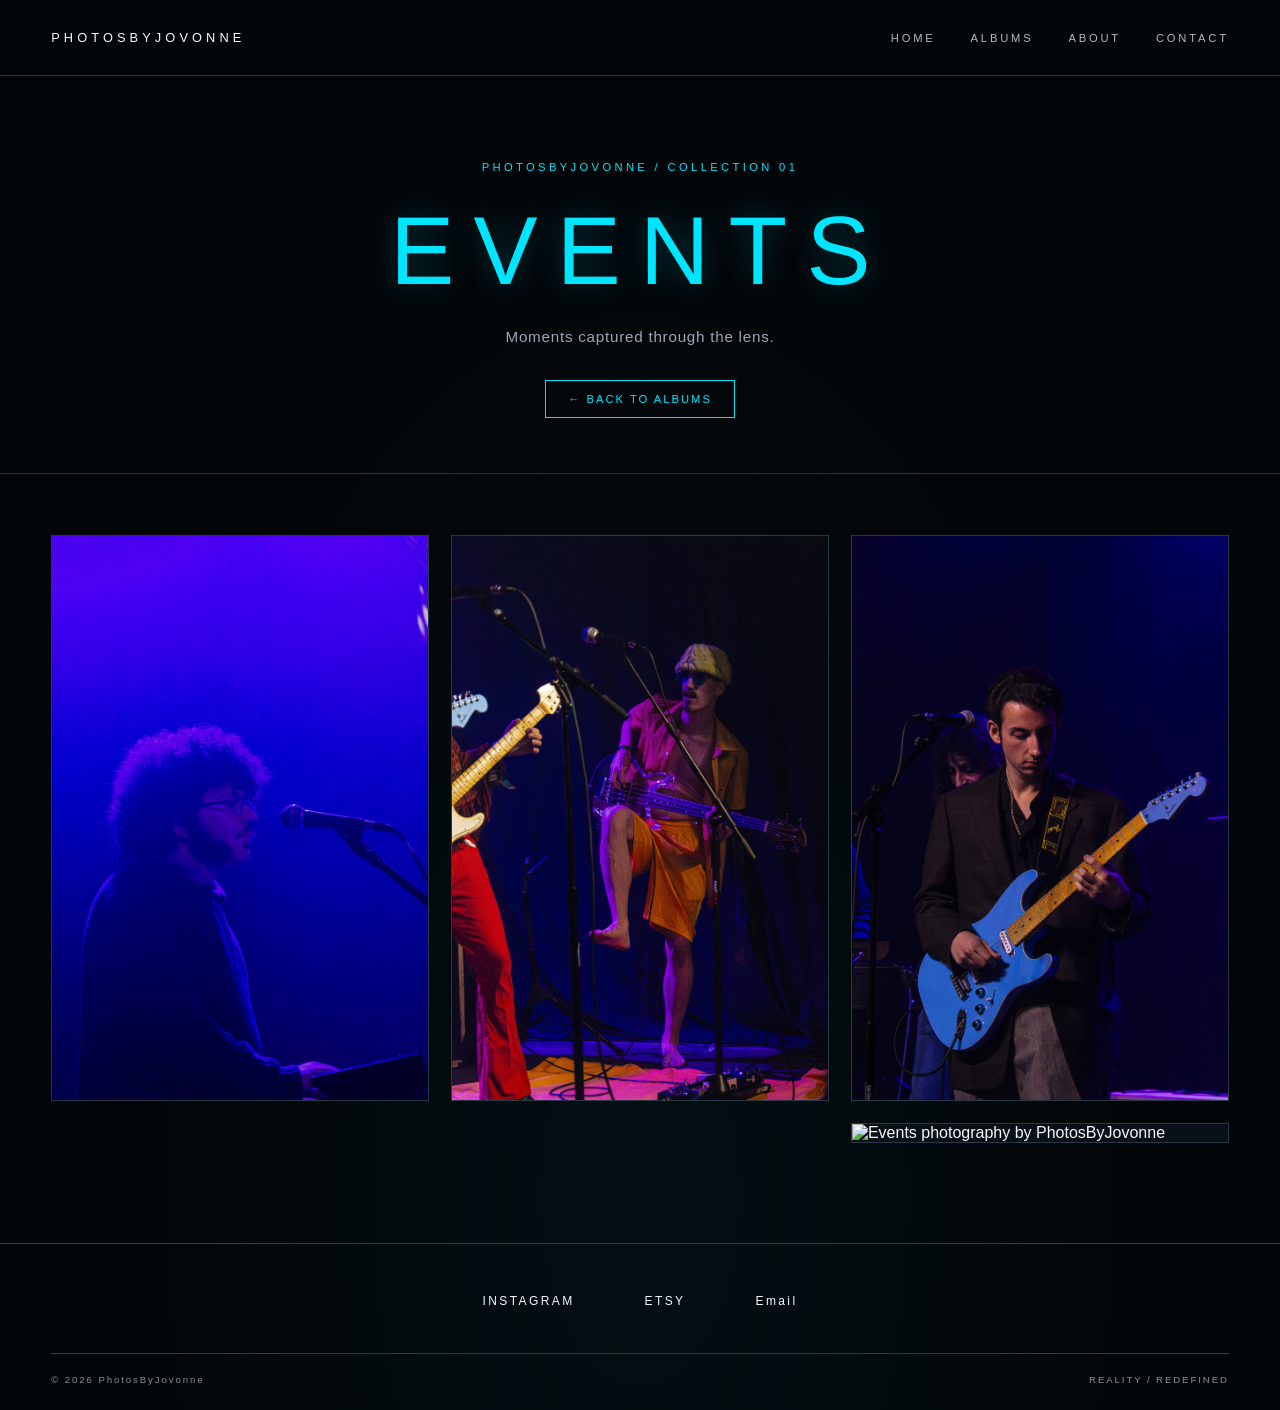
==== events.html @ 7badda74 "capitalizing letters" ====
<!DOCTYPE html>
<html lang="en">
<head>
  <meta charset="UTF-8">
  <meta name="viewport" content="width=device-width, initial-scale=1.0">

  <title>Events | PhotosByJovonne</title>

  <link rel="stylesheet" href="style.css">
  <script src="script.js" defer></script>
</head>

<body class="gallery-page events-theme">

  <!-- NAVIGATION -->
  <header class="site-header">
    <a class="brand" href="index.html">
      PhotosByJovonne
    </a>

    <nav class="main-nav">
      <a href="index.html">HOME</a>
      <a href="index.html#albums">ALBUMS</a>
      <a href="index.html#about">ABOUT</a>
      <a href="index.html#contact">CONTACT</a>
    </nav>
  </header>

  <!-- ALBUM HEADER -->
  <main>
    <section class="gallery-hero">
      <p class="gallery-label">PHOTOSBYJOVONNE / COLLECTION 01</p>

      <h1>EVENTS</h1>

      <p class="gallery-description">
        Moments captured through the lens.
      </p>

      <a href="index.html#albums" class="back-link">
        ← BACK TO ALBUMS
      </a>
    </section>

   <!-- PHOTO GALLERY -->
<section class="gallery-container">
  <div class="portfolio-grid" id="photo-gallery">

    <img
      src="images/events/photo1.jpg"
      alt="Events photography by PhotosByJovonne"
      loading="lazy"
      decoding="async"
    >
   <img
      src="images/events/photo2.jpg"
      alt="Events photography by PhotosByJovonne"
      loading="lazy"
      decoding="async"
    >
   <img
      src="images/events/photo3.jpg"
      alt="Events photography by PhotosByJovonne"
      loading="lazy"
      decoding="async"
    >
<img
      src="images/events/SomewhereFirstShow-01.jpg"
      alt="Events photography by PhotosByJovonne"
      loading="lazy"
      decoding="async"
    >
  </div>
</section>


  <!-- FOOTER -->
  <footer class="site-footer">
    <div class="footer-links">
      <a href="https://www.instagram.com/photosbyjovonne/"
         target="_blank" rel="noopener noreferrer">
        INSTAGRAM
      </a>

      <a href="https://photosbyjovonne.etsy.com"
         target="_blank" rel="noopener noreferrer">
        ETSY
      </a>

      <a href="https://mail.google.com/mail/?view=cm&fs=1&to=photosbyjovonne%40gmail.com"
   target="_blank"
   rel="noopener noreferrer">
  Email
</a>
    </div>

    <div class="footer-bottom">
      <span>© <span id="year">2026</span> PhotosByJovonne</span>
      <span>REALITY / REDEFINED</span>
    </div>
  </footer>

</body>
</html>
---- style.css ----
/* =====================================
   PHOTOSBYJOVONNE — FUTURISTIC PORTFOLIO
   ===================================== */

:root {
  --background: #030609;
  --surface: #0a1017;
  --text: #f5f7fb;
  --muted: #9ca8b8;
  --cyan: #00e5ff;
  --yellow: #ffe45e;
  --magenta: #ff3cac;
  --white: #f5f7fb;
}

* {
  box-sizing: border-box;
}

html {
  scroll-behavior: smooth;
}

body {
  margin: 0;
  min-height: 100vh;
  color: var(--text);
  background:
    radial-gradient(ellipse at 50% 85%,
      rgba(0, 229, 255, 0.045), transparent 55%),
    var(--background);
  font-family: Arial, Helvetica, sans-serif;
}

a {
  color: inherit;
  text-decoration: none;
}

img {
  display: block;
  max-width: 100%;
}

/* NAVIGATION */

.site-header {
  display: flex;
  justify-content: space-between;
  align-items: center;
  gap: 25px;
  padding: 30px 4%;
  border-bottom: 1px solid #263440;
}

.brand {
  font-size: 0.8rem;
  letter-spacing: 0.32em;
  text-transform: uppercase;
  white-space: nowrap;
}

.main-nav {
  display: flex;
  flex-wrap: wrap;
  gap: 35px;
}

.main-nav a {
  color: #b0b9c5;
  font-size: 0.7rem;
  letter-spacing: 0.25em;
  transition: color 0.2s;
}

.main-nav a:hover,
.main-nav a.active {
  color: var(--cyan);
}

.main-nav a.active {
  border-bottom: 2px solid var(--cyan);
  padding-bottom: 8px;
}

/* CENTERED LOGO */

.hero {
  position: relative;
  display: flex;
  flex-direction: column;
  align-items: center;
  justify-content: center;
  min-height: 310px;
  padding: 35px 20px 20px;
  text-align: center;
  overflow: hidden;
}

.hero-line {
  position: absolute;
  top: 48%;
  left: 4%;
  width: 92%;
  height: 1px;
  background: linear-gradient(
    90deg,
    transparent,
    var(--cyan),
    transparent
  );
  opacity: 0.65;
  z-index: 0;
}

.hero-logo {
  position: relative;
  z-index: 1;
  width: min(250px, 55vw);
  max-height: 220px;
  object-fit: contain;
  filter: drop-shadow(0 0 18px rgba(0,229,255,.25));
}

.hero h1 {
  position: relative;
  z-index: 1;
  margin: 18px 0 5px;
  font-size: clamp(1.2rem, 3vw, 2rem);
  font-weight: 400;
  letter-spacing: 0.28em;
}

.hero-subtitle {
  margin: 8px 0;
  color: var(--muted);
  font-size: 0.65rem;
  letter-spacing: 0.3em;
}

/* ALBUM CARDS */

.albums-section {
  padding: 35px 4% 90px;
}

.albums-grid {
  display: grid;
  grid-template-columns: repeat(4, minmax(0, 1fr));
  gap: 22px;
  max-width: 1550px;
  margin: auto;
}

.album-card {
  --accent: var(--cyan);

  position: relative;
  display: flex;
  flex-direction: column;
  min-width: 0;
  padding: 12px;
  background: #04080d;
  border: 2px solid var(--accent);
  clip-path: polygon(
    18px 0,
    calc(100% - 18px) 0,
    100% 18px,
    100% calc(100% - 18px),
    calc(100% - 18px) 100%,
    18px 100%,
    0 calc(100% - 18px),
    0 18px
  );

  filter: drop-shadow(0 0 10px var(--accent));
  transition:
    transform 0.25s ease,
    background 0.25s ease;
}

.album-card:hover {
  transform: translateY(-8px);
  background: #101925;
}

.events-card {
  --accent: var(--cyan);
}

.infrared-card {
  --accent: var(--magenta);
}

.scenery-card {
  --accent: var(--yellow);
}

.others-card {
  --accent: var(--white);
}

.album-image {
  display: flex;
  align-items: center;
  justify-content: center;
  height: 270px;
  overflow: hidden;
  background: #080d14;
}

.album-image img {
  width: 100%;
  height: 100%;
  object-fit: contain;
}

/* ALBUM TITLES */

.album-info {
  display: grid;
  grid-template-columns: 1fr auto;
  align-items: center;
  padding: 15px 7px 5px;
}

.album-info h2 {
  grid-column: 1 / -1;
  margin: 0 0 8px;
  color: var(--accent);
  font-size: clamp(1rem, 1.7vw, 1.55rem);
  font-weight: 400;
  letter-spacing: 0.16em;
}

.album-info span {
  color: var(--accent);
  font-size: 0.8rem;
}

.album-arrow {
  font-size: 1.4rem !important;
  text-align: right;
}

/* ABOUT */

.about-section {
  max-width: 900px;
  margin: 10px auto 90px;
  padding: 40px 7%;
  text-align: center;
}

.about-section h2 {
  color: var(--cyan);
  font-size: 0.9rem;
  letter-spacing: 0.3em;
}

.about-section p {
  color: var(--muted);
  line-height: 1.9;
}

/* FOOTER */

.site-footer {
  padding: 35px 4% 25px;
  border-top: 1px solid #23424d;
}

.footer-links {
  display: flex;
  justify-content: center;
  flex-wrap: wrap;
  gap: 70px;
  padding: 15px 0 45px;
}

.footer-links a {
  color: var(--text);
  font-size: 0.75rem;
  letter-spacing: 0.2em;
  transition: color 0.2s;
}

.footer-links a:hover {
  color: var(--cyan);
}

.footer-bottom {
  display: flex;
  justify-content: space-between;
  gap: 20px;
  padding-top: 20px;
  border-top: 1px solid #23424d;
  color: #84919f;
  font-size: 0.6rem;
  letter-spacing: 0.2em;
}

/* RESPONSIVE DESIGN */

@media (max-width: 1050px) {
  .albums-grid {
    grid-template-columns: repeat(2, minmax(0, 1fr));
  }

  .album-image {
    height: 300px;
  }
}

@media (max-width: 650px) {
  .site-header {
    flex-direction: column;
    padding: 22px 5%;
  }

  .brand {
    font-size: 0.7rem;
  }

  .main-nav {
    justify-content: center;
    gap: 17px;
  }

  .main-nav a {
    font-size: 0.6rem;
  }

  .hero {
    min-height: 270px;
  }

  .hero h1 {
    font-size: 1.2rem;
    letter-spacing: 0.13em;
  }

  .hero-subtitle {
    font-size: 0.55rem;
    letter-spacing: 0.12em;
  }

  .albums-grid {
    grid-template-columns: 1fr;
    gap: 25px;
  }

  .album-image {
    height: 310px;
  }

  .album-info h2 {
    font-size: 1.4rem;
  }

  .footer-links {
    gap: 25px;
  }

  .footer-bottom {
    flex-direction: column;
    text-align: center;
  }
}

/* Respect visitors who prefer less animation */

@media (prefers-reduced-motion: reduce) {
  html {
    scroll-behavior: auto;
  }

  .album-card,
  .main-nav a,
  .footer-links a {
    transition: none;
  }
}
/* ==========================================
   PHOTOSBYJOVONNE — ALBUM GALLERY PAGES
   ========================================== */

/* Individual album accent colors */

.gallery-page {
  --album-accent: var(--cyan);
}

body:has(.gallery-hero h1) .gallery-hero {
  position: relative;
}

/* Events */
body:has(title) {
  color: var(--text);
}

.gallery-page:has(.gallery-hero h1) {
  min-height: 100vh;
}

/* Album header */

.gallery-hero {
  max-width: 1400px;
  margin: 0 auto;
  padding: 85px 6% 55px;
  text-align: center;
  border-bottom: 1px solid #263440;
}

.gallery-label {
  margin: 0 0 20px;
  color: var(--cyan);
  font-size: 0.7rem;
  letter-spacing: 0.3em;
}

.gallery-hero h1 {
  margin: 0;
  font-size: clamp(3rem, 8vw, 6rem);
  font-weight: 400;
  letter-spacing: 0.2em;
  line-height: 1.2;
  color: var(--album-accent);
  text-shadow: 0 0 30px
    color-mix(in srgb, var(--album-accent) 25%, transparent);
}

.gallery-description {
  margin: 20px auto 35px;
  color: var(--muted);
  font-size: 0.95rem;
  letter-spacing: 0.05em;
}

.back-link {
  display: inline-block;
  padding: 12px 22px;
  color: var(--album-accent);
  border: 1px solid var(--album-accent);
  font-size: 0.7rem;
  letter-spacing: 0.18em;
  transition: background 0.2s, color 0.2s;
}

.back-link:hover {
  background: var(--album-accent);
  color: #030609;
}

/* Photography portfolio layout */

.gallery-container {
  max-width: 1550px;
  margin: 0 auto;
  padding: 60px 4% 100px;
}

/*
  Masonry-style columns let landscape
  and portrait photos keep their natural
  proportions without being cropped.
*/

.portfolio-grid {
  columns: 3;
  column-gap: 22px;
}

.portfolio-grid img {
  display: block;
  width: 100%;
  height: auto;
  margin-bottom: 22px;

  object-fit: contain;

  background: #0a1017;
  border: 1px solid #293844;

  break-inside: avoid;
  cursor: zoom-in;

  transition:
    border-color 0.25s,
    transform 0.25s;
}

.portfolio-grid img:hover {
  border-color: var(--album-accent);
  transform: scale(1.01);
}

/* Album-specific neon colors */



.gallery-page:has(
  .gallery-label
) .gallery-container {
  border-top: 1px solid transparent;
}

/* Responsive galleries */

@media (max-width: 1000px) {
  .portfolio-grid {
    columns: 2;
    column-gap: 16px;
  }

  .portfolio-grid img {
    margin-bottom: 16px;
  }
}

@media (max-width: 600px) {
  .gallery-hero {
    padding: 60px 5% 40px;
  }

  .gallery-hero h1 {
    font-size: 2.6rem;
    letter-spacing: 0.12em;
  }

  .gallery-container {
    padding: 35px 5% 65px;
  }

  .portfolio-grid {
    columns: 1;
  }
}
/* =====================================
   INDIVIDUAL ALBUM COLOR THEMES
   ===================================== */

.events-theme {
  --album-accent: #00e5ff;
}

.infrared-theme {
  --album-accent: #ff3cac;
}

.scenery-theme {
  --album-accent: #ffe45e;
}

.others-theme {
  --album-accent: #a8b0bb;
}

/* Apply each album color consistently */

.gallery-page .gallery-label {
  color: var(--album-accent);
}

.gallery-page .gallery-hero h1 {
  color: var(--album-accent);
}

.gallery-page .back-link {
  color: var(--album-accent);
  border-color: var(--album-accent);
}

.gallery-page .back-link:hover {
  background: var(--album-accent);
  color: #030609;
}

.gallery-page .portfolio-grid img:hover {
  border-color: var(--album-accent);
}


/* =====================================
   HOMEPAGE REFINEMENTS
   ===================================== */

/* Make the central logo more prominent */

.home-page .hero {
  min-height: 280px;
  padding: 15px 20px 10px;
}

.home-page .hero-logo {
  width: min(340px, 65vw);
  max-height: 260px;
}

/* Improve the website title */

.home-page .hero h1 {
  margin: 10px 0 4px;
  font-size: clamp(1.4rem, 3vw, 2.2rem);
  letter-spacing: 0.22em;
}

/* Bring album cards closer to the logo */

.home-page .albums-section {
  padding-top: 15px;
}

/* Keep the cards visually balanced */

.home-page .albums-grid {
  gap: 20px;
}

@media (max-width: 650px) {
  .home-page .hero {
    min-height: 250px;
  }

  .home-page .hero-logo {
    width: min(280px, 75vw);
  }
}
/* ==========================================
   STEP 18 — ANGULAR NEON ALBUM FRAMES
   ========================================== */

/* The outer card provides the neon glow */

.home-page .album-card {
  position: relative;
  isolation: isolate;
  border: none;
  border-radius: 0;
  clip-path: none;
  filter: none;
  box-shadow: none;

  padding: 16px;
  background: transparent;

  transition: transform 0.3s ease;
}

/* Angular glowing border */

.home-page .album-card::before {
  content: "";
  position: absolute;
  inset: 0;
  z-index: -2;

  background: var(--accent);

  clip-path: polygon(
    20px 0,
    calc(100% - 20px) 0,
    100% 20px,
    100% calc(100% - 20px),
    calc(100% - 20px) 100%,
    20px 100%,
    0 calc(100% - 20px),
    0 20px
  );

  filter: drop-shadow(0 0 12px var(--accent));
}

/* Dark interior with matching cut corners */

.home-page .album-card::after {
  content: "";
  position: absolute;
  inset: 2px;
  z-index: -1;

  background: #04080d;

  clip-path: polygon(
    19px 0,
    calc(100% - 19px) 0,
    100% 19px,
    100% calc(100% - 19px),
    calc(100% - 19px) 100%,
    19px 100%,
    0 calc(100% - 19px),
    0 19px
  );
}

/* Keep album content above the decorative frame */

.home-page .album-image,
.home-page .album-info {
  position: relative;
  z-index: 1;
}

/* Neon glow around the entire card */

.home-page .album-card {
  filter: drop-shadow(0 0 5px var(--accent));
}

/* Hover effect */

.home-page .album-card:hover {
  transform: translateY(-6px);
  filter: drop-shadow(0 0 11px var(--accent));
}

/* Keep photographs completely uncropped */

.home-page .album-image img {
  width: 100%;
  height: 100%;
  object-fit: contain;
}
/* =====================================
   STEP 19 — UNCROPPED ALBUM COVERS
   ===================================== */

/* Remove the fixed image height */

.home-page .album-image {
  height: auto;
  min-height: 0;
  padding: 0;
  border: none;
  background: transparent;
  overflow: visible;
}

/* Display the complete photograph */

.home-page .album-image img {
  display: block;
  width: 100%;
  height: auto;
  object-fit: contain;
}

/* Keep the album cards consistent */

.home-page .album-card {
  justify-content: space-between;
}

.home-page .album-info {
  margin-top: 12px;
}
/* ==========================================
   STEP 20 — FUTURISTIC HOMEPAGE DETAILS
   ========================================== */

/* Subtle geometric background */

.home-page {
  background-color: #030609;

  background-image:
    linear-gradient(
      rgba(0, 229, 255, 0.025) 1px,
      transparent 1px
    ),
    linear-gradient(
      90deg,
      rgba(0, 229, 255, 0.025) 1px,
      transparent 1px
    ),
    radial-gradient(
      ellipse at 50% 40%,
      rgba(0, 229, 255, 0.055),
      transparent 65%
    );

  background-size:
    65px 65px,
    65px 65px,
    100% 100%;
}

/* Navigation lighting */

.home-page .site-header {
  position: relative;
  border-bottom: 1px solid rgba(0, 229, 255, 0.3);
}

.home-page .site-header::after {
  content: "";
  position: absolute;
  bottom: -1px;
  left: 20%;
  width: 60%;
  height: 1px;

  background: linear-gradient(
    90deg,
    transparent,
    #00e5ff,
    transparent
  );

  box-shadow: 0 0 12px rgba(0, 229, 255, 0.5);
  pointer-events: none;
}

/* Decorative lines around the central logo */

.home-page .hero::before,
.home-page .hero::after {
  content: "";
  position: absolute;
  top: 50%;
  width: 17%;
  height: 2px;

  background: linear-gradient(
    90deg,
    transparent,
    #00e5ff
  );

  box-shadow: 0 0 12px rgba(0, 229, 255, 0.55);
  pointer-events: none;
}

.home-page .hero::before {
  left: 4%;
}

.home-page .hero::after {
  right: 4%;
  transform: rotate(180deg);
}

/* Subtle glow around logo */

.home-page .hero-logo {
  filter:
    drop-shadow(0 0 12px rgba(0, 229, 255, 0.3))
    drop-shadow(0 0 28px rgba(255, 60, 172, 0.12));
}

/* Thin neon line above the albums */

.home-page .albums-section {
  position: relative;
}

.home-page .albums-section::before {
  content: "";
  display: block;
  width: min(700px, 75%);
  height: 1px;
  margin: 0 auto 35px;

  background: linear-gradient(
    90deg,
    transparent,
    rgba(0, 229, 255, 0.7),
    transparent
  );
}

/* Futuristic accent under album titles */

.home-page .album-info h2 {
  position: relative;
  padding-bottom: 10px;
}

.home-page .album-info h2::after {
  content: "";
  position: absolute;
  left: 0;
  bottom: 0;
  width: 45px;
  height: 2px;

  background: var(--accent);
  box-shadow: 0 0 8px var(--accent);
}

/* Footer lighting */

.home-page .site-footer {
  border-top: 1px solid rgba(0, 229, 255, 0.35);
  box-shadow: 0 -8px 25px rgba(0, 229, 255, 0.035);
}

.home-page .footer-links a {
  transition:
    color 0.25s ease,
    text-shadow 0.25s ease;
}

.home-page .footer-links a:hover {
  color: #00e5ff;
  text-shadow: 0 0 10px rgba(0, 229, 255, 0.6);
}

/* Keep decorations subtle on smaller screens */

@media (max-width: 650px) {
  .home-page .hero::before,
  .home-page .hero::after {
    width: 9%;
    opacity: 0.5;
  }

  .home-page .albums-section::before {
    margin-bottom: 25px;
  }
}
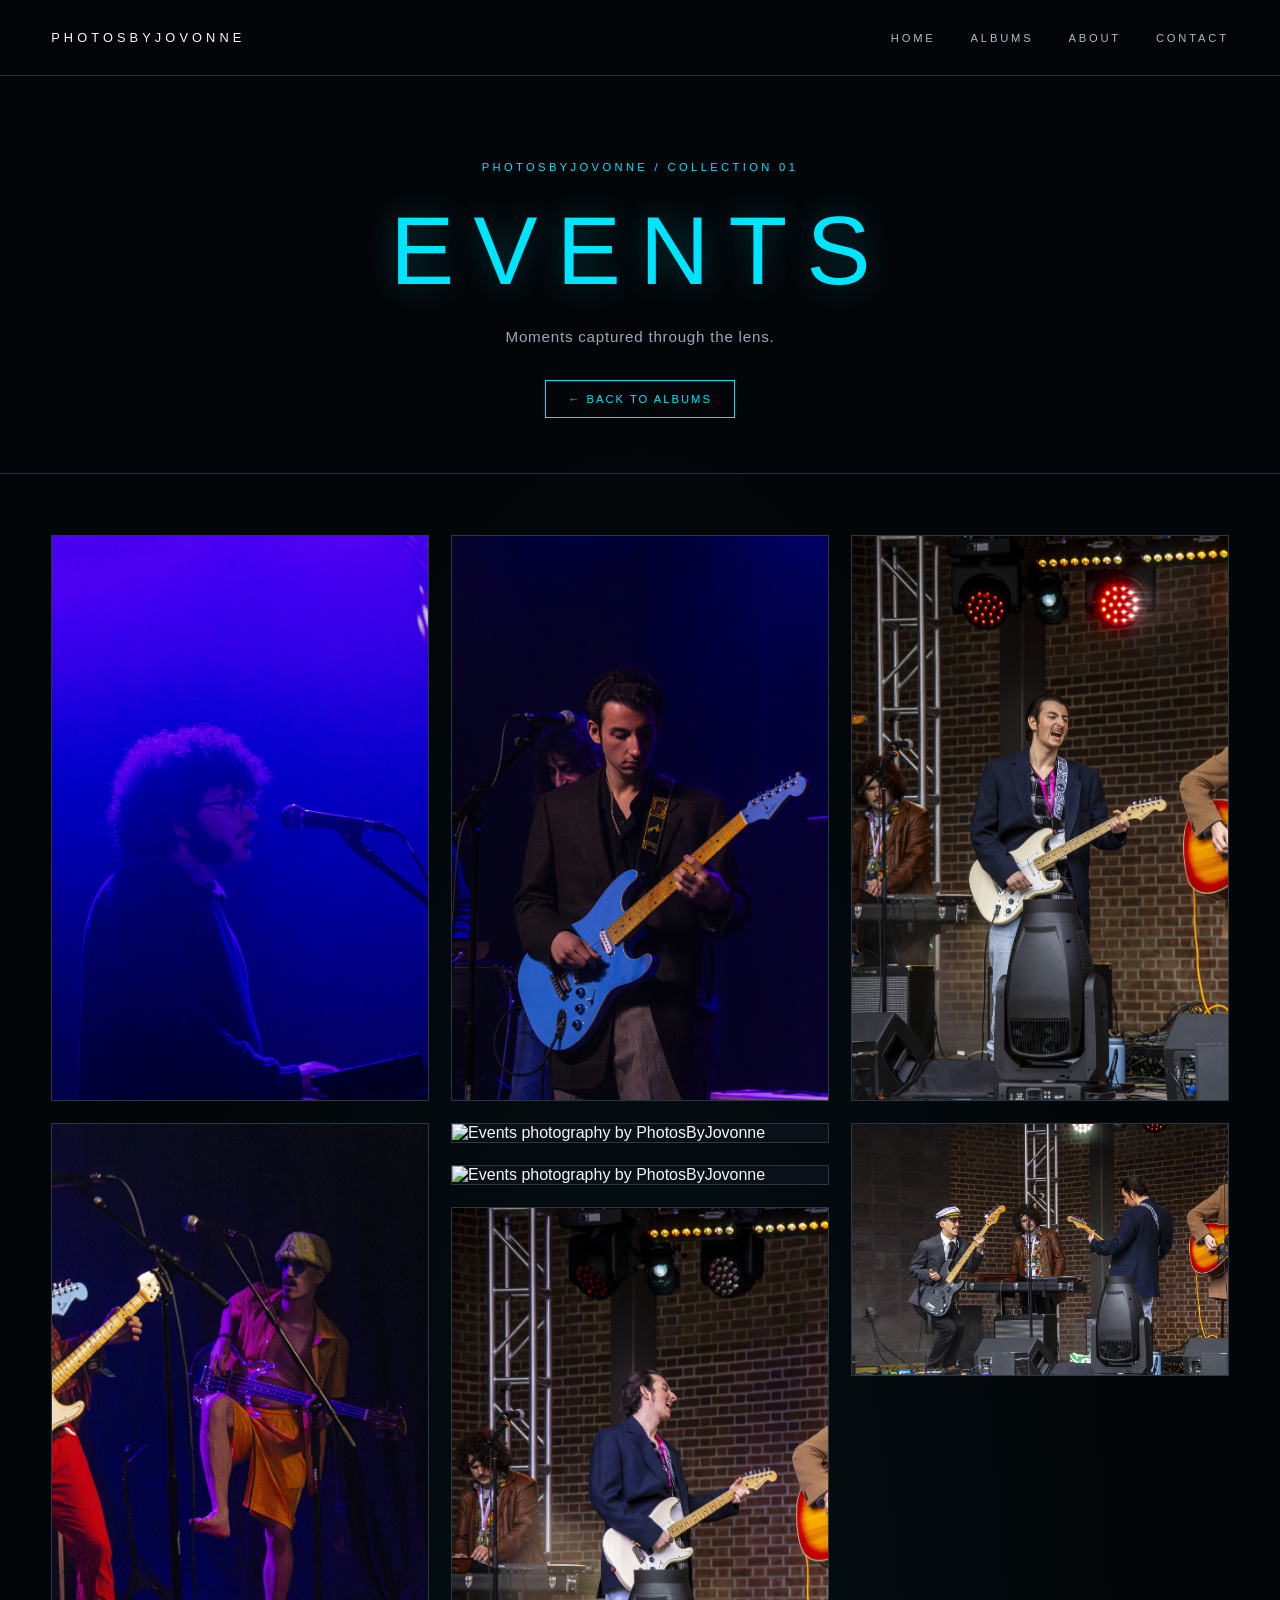
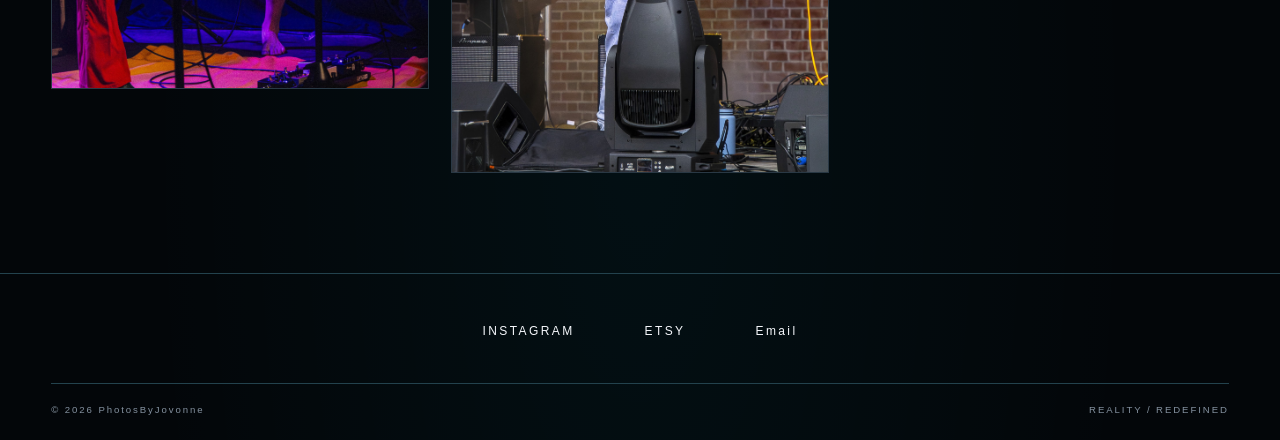
==== commit cd6d36f8: "first 5 photo uploads" ====
--- a/events.html
+++ b/events.html
@@ -70,6 +70,30 @@
       loading="lazy"
       decoding="async"
     >
+    <img
+      src="images/events/SomewhereFirstShow-02.jpg"
+      alt="Events photography by PhotosByJovonne"
+      loading="lazy"
+      decoding="async"
+    >
+    <img
+      src="images/events/SomewhereFirstShow-03.jpg"
+      alt="Events photography by PhotosByJovonne"
+      loading="lazy"
+      decoding="async"
+    >
+    <img
+      src="images/events/SomewhereFirstShow-04.jpg"
+      alt="Events photography by PhotosByJovonne"
+      loading="lazy"
+      decoding="async"
+    >
+    <img
+      src="images/events/SomewhereFirstShow-05.jpg"
+      alt="Events photography by PhotosByJovonne"
+      loading="lazy"
+      decoding="async"
+    >
   </div>
 </section>
 
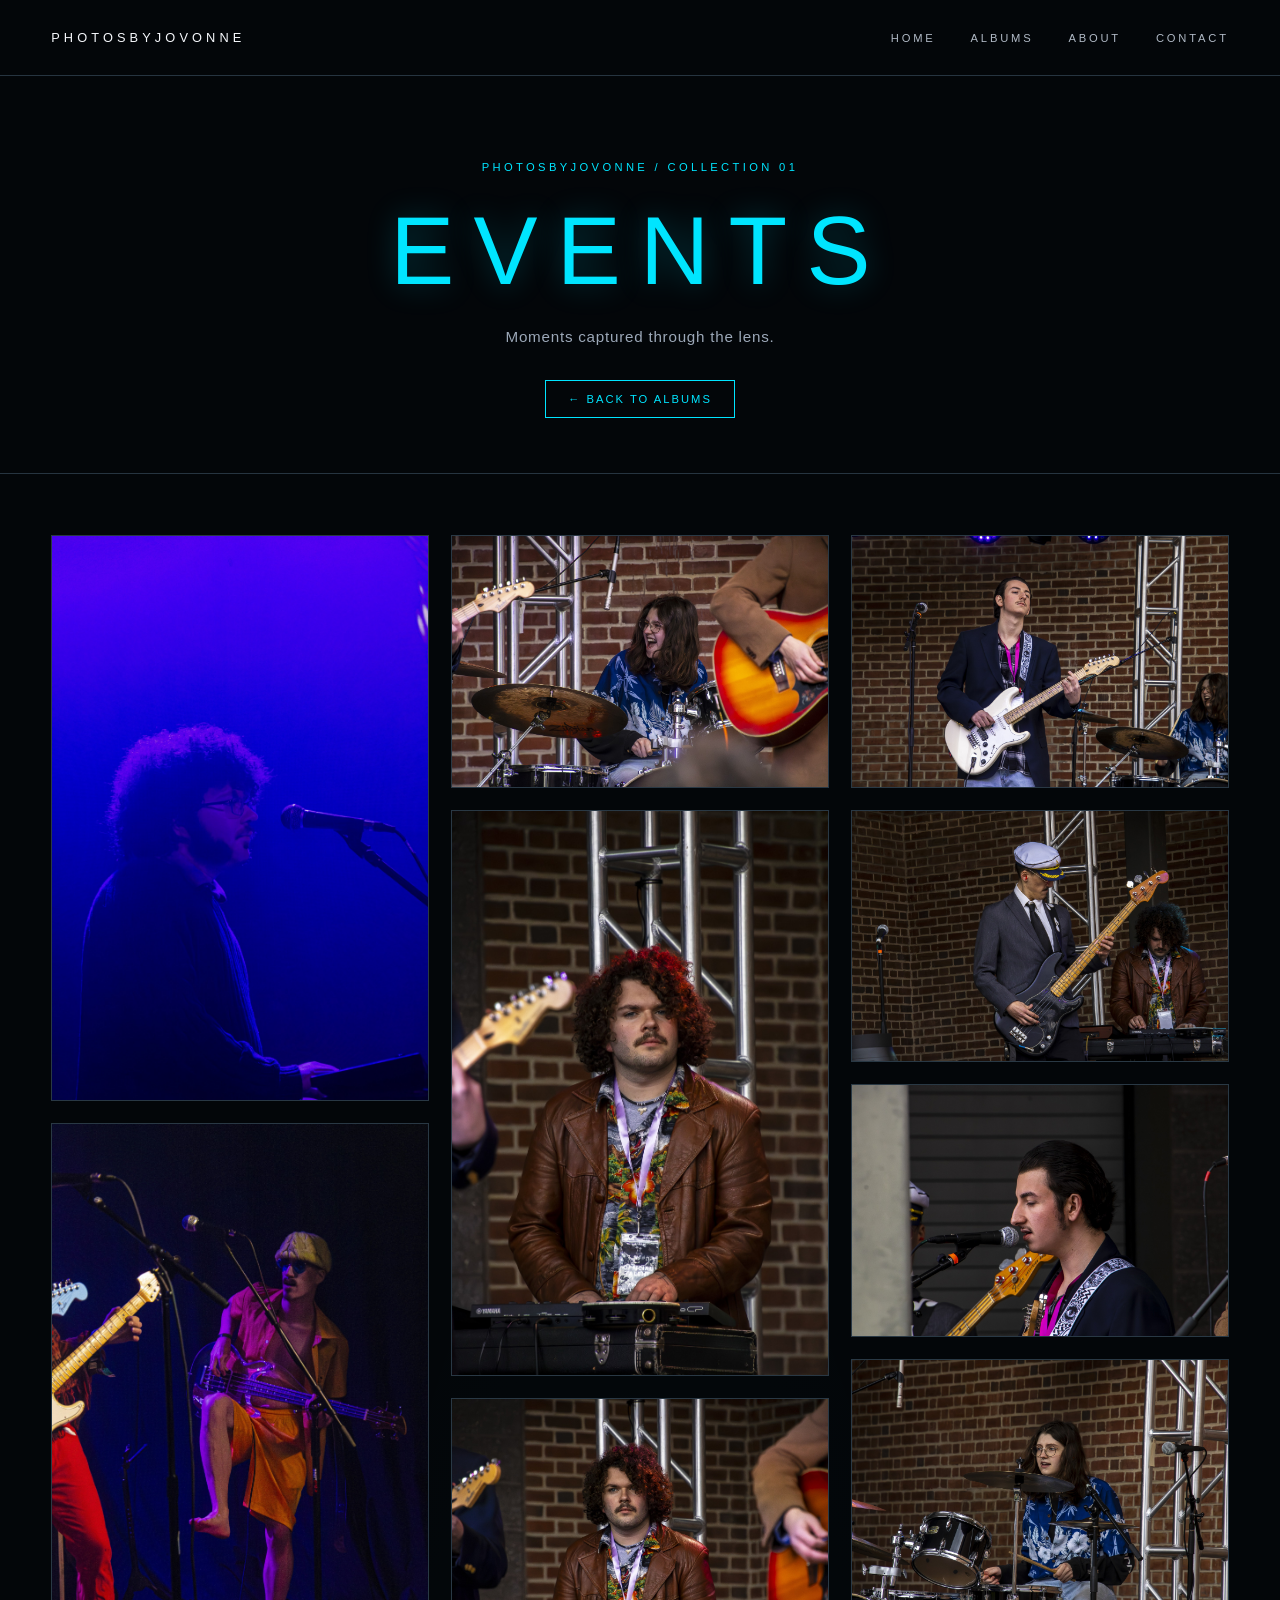
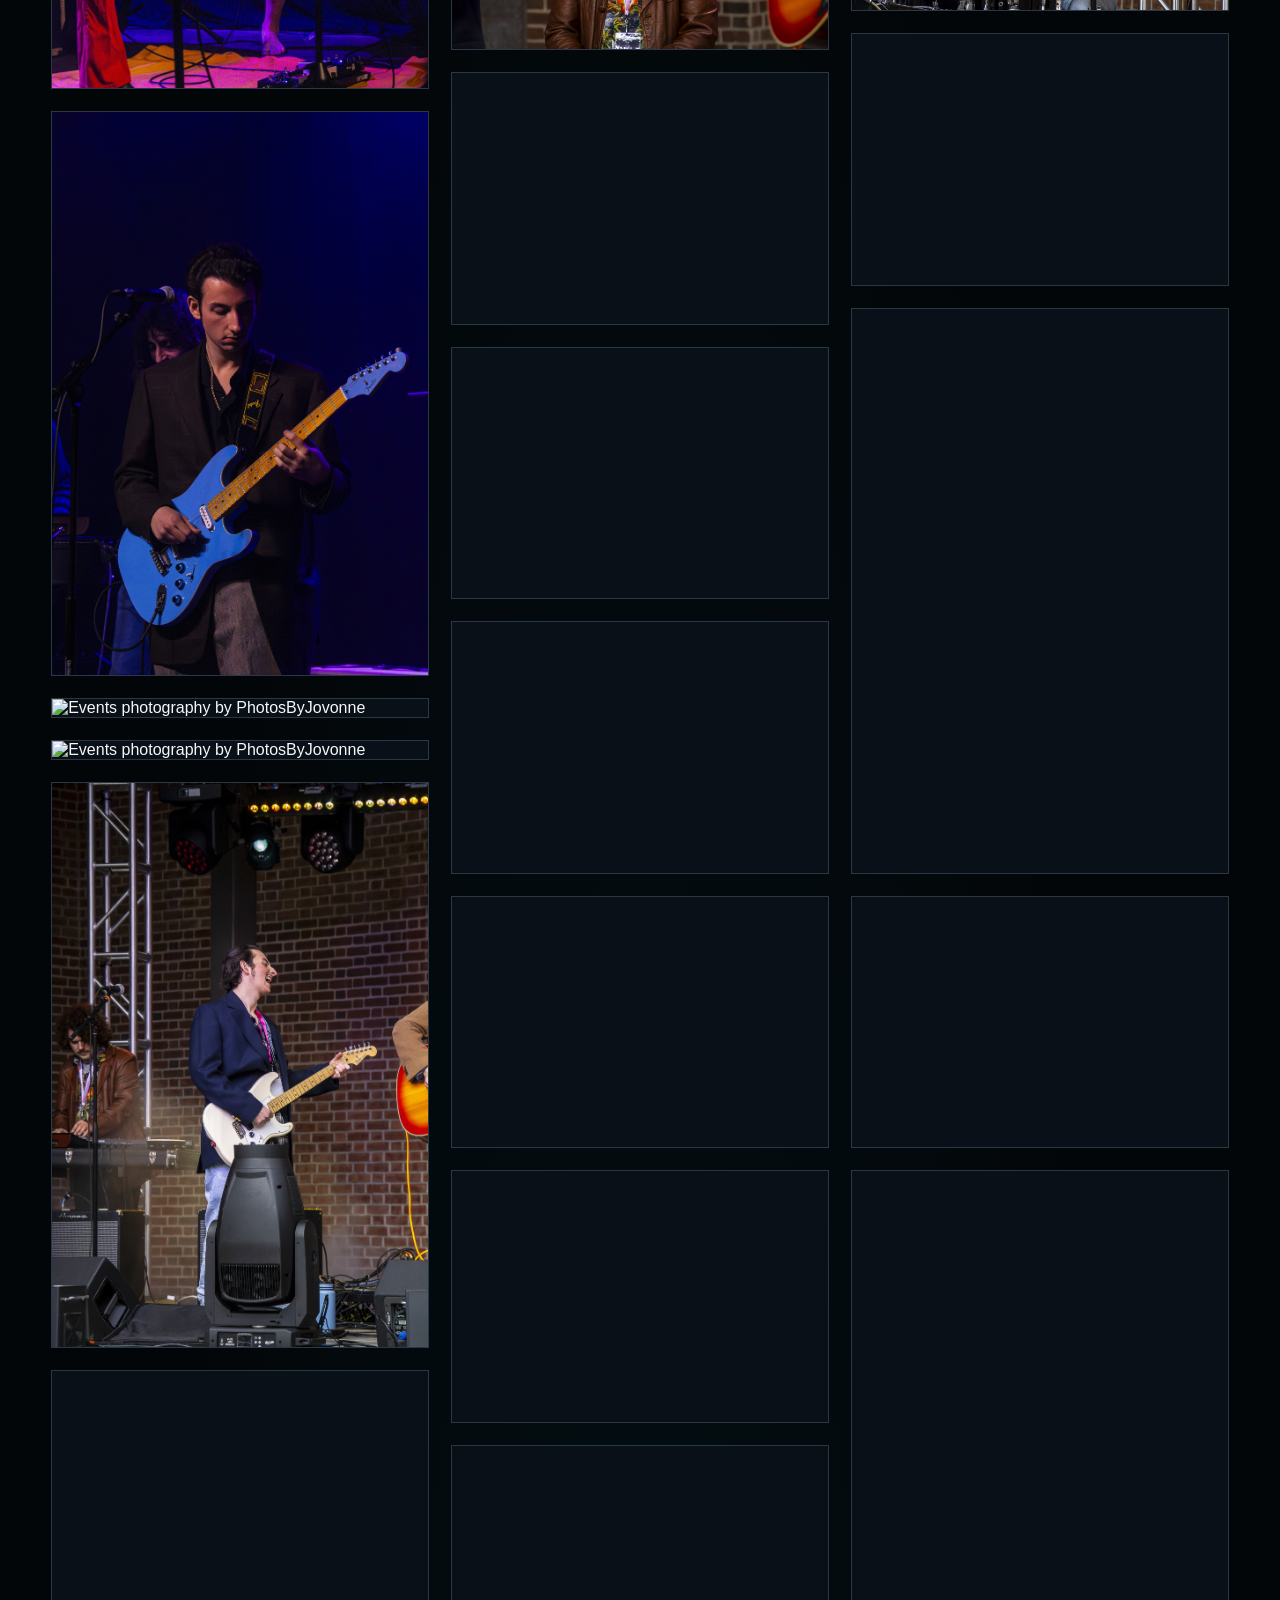
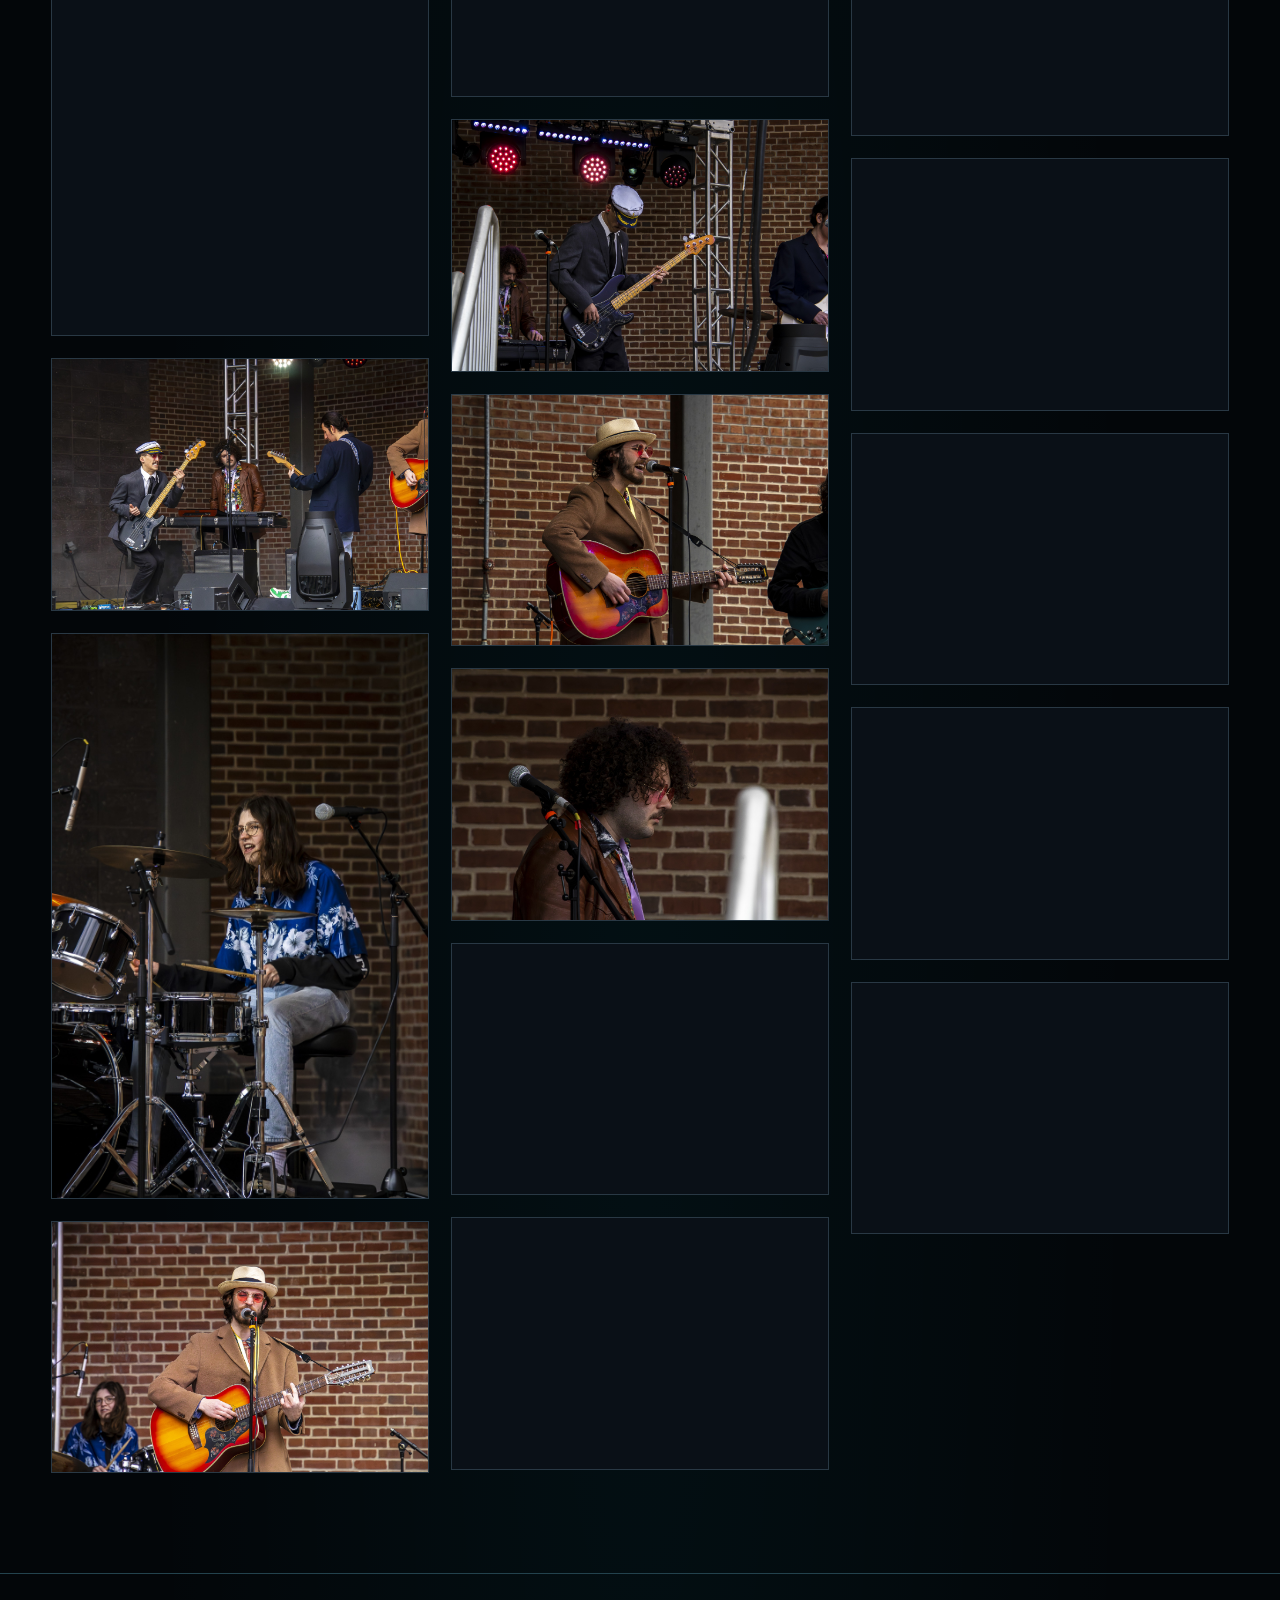
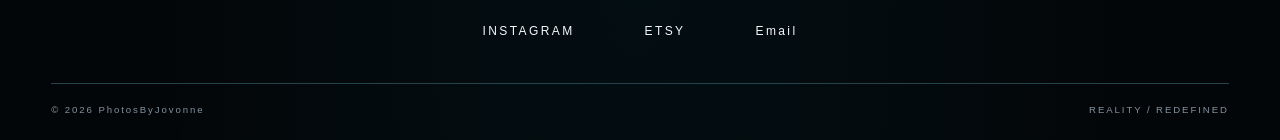
==== commit 42f1fba0: "6-34 uploaded photos" ====
--- a/events.html
+++ b/events.html
@@ -94,6 +94,174 @@
       loading="lazy"
       decoding="async"
     >
+    <img
+      src="images/events/SomewhereFirstShow-06.jpg"
+      alt="Events photography by PhotosByJovonne"
+      loading="lazy"
+      decoding="async"
+    >
+    <img
+      src="images/events/SomewhereFirstShow-07.jpg"
+      alt="Events photography by PhotosByJovonne"
+      loading="lazy"
+      decoding="async"
+    >
+    <img
+      src="images/events/SomewhereFirstShow-08.jpg"
+      alt="Events photography by PhotosByJovonne"
+      loading="lazy"
+      decoding="async"
+    >
+    <img
+      src="images/events/SomewhereFirstShow-09.jpg"
+      alt="Events photography by PhotosByJovonne"
+      loading="lazy"
+      decoding="async"
+    >
+    <img
+      src="images/events/SomewhereFirstShow-10.jpg"
+      alt="Events photography by PhotosByJovonne"
+      loading="lazy"
+      decoding="async"
+    >
+    <img
+      src="images/events/SomewhereFirstShow-11.jpg"
+      alt="Events photography by PhotosByJovonne"
+      loading="lazy"
+      decoding="async"
+    >
+    <img
+      src="images/events/SomewhereFirstShow-13.jpg"
+      alt="Events photography by PhotosByJovonne"
+      loading="lazy"
+      decoding="async"
+    >
+    <img
+      src="images/events/SomewhereFirstShow-14.jpg"
+      alt="Events photography by PhotosByJovonne"
+      loading="lazy"
+      decoding="async"
+    >
+    <img
+      src="images/events/SomewhereFirstShow-15.jpg"
+      alt="Events photography by PhotosByJovonne"
+      loading="lazy"
+      decoding="async"
+    >
+    <img
+      src="images/events/SomewhereFirstShow-16.jpg"
+      alt="Events photography by PhotosByJovonne"
+      loading="lazy"
+      decoding="async"
+    >
+    <img
+      src="images/events/SomewhereFirstShow-17.jpg"
+      alt="Events photography by PhotosByJovonne"
+      loading="lazy"
+      decoding="async"
+    >
+    <img
+      src="images/events/SomewhereFirstShow-18.jpg"
+      alt="Events photography by PhotosByJovonne"
+      loading="lazy"
+      decoding="async"
+    >
+    <img
+      src="images/events/SomewhereFirstShow-19.jpg"
+      alt="Events photography by PhotosByJovonne"
+      loading="lazy"
+      decoding="async"
+    >
+    <img
+      src="images/events/SomewhereFirstShow-20.jpg"
+      alt="Events photography by PhotosByJovonne"
+      loading="lazy"
+      decoding="async"
+    >
+    <img
+      src="images/events/SomewhereFirstShow-21.jpg"
+      alt="Events photography by PhotosByJovonne"
+      loading="lazy"
+      decoding="async"
+    >
+    <img
+      src="images/events/SomewhereFirstShow-22.jpg"
+      alt="Events photography by PhotosByJovonne"
+      loading="lazy"
+      decoding="async"
+    >
+    <img
+      src="images/events/SomewhereFirstShow-23.jpg"
+      alt="Events photography by PhotosByJovonne"
+      loading="lazy"
+      decoding="async"
+    >
+    <img
+      src="images/events/SomewhereFirstShow-24.jpg"
+      alt="Events photography by PhotosByJovonne"
+      loading="lazy"
+      decoding="async"
+    >
+    <img
+      src="images/events/SomewhereFirstShow-25.jpg"
+      alt="Events photography by PhotosByJovonne"
+      loading="lazy"
+      decoding="async"
+    >
+    <img
+      src="images/events/SomewhereFirstShow-26.jpg"
+      alt="Events photography by PhotosByJovonne"
+      loading="lazy"
+      decoding="async"
+    >
+    <img
+      src="images/events/SomewhereFirstShow-27.jpg"
+      alt="Events photography by PhotosByJovonne"
+      loading="lazy"
+      decoding="async"
+    >
+    <img
+      src="images/events/SomewhereFirstShow-28.jpg"
+      alt="Events photography by PhotosByJovonne"
+      loading="lazy"
+      decoding="async"
+    >
+    <img
+      src="images/events/SomewhereFirstShow-29.jpg"
+      alt="Events photography by PhotosByJovonne"
+      loading="lazy"
+      decoding="async"
+    >
+    <img
+      src="images/events/SomewhereFirstShow-30.jpg"
+      alt="Events photography by PhotosByJovonne"
+      loading="lazy"
+      decoding="async"
+    >
+    <img
+      src="images/events/SomewhereFirstShow-31.jpg"
+      alt="Events photography by PhotosByJovonne"
+      loading="lazy"
+      decoding="async"
+    >
+    <img
+      src="images/events/SomewhereFirstShow-32.jpg"
+      alt="Events photography by PhotosByJovonne"
+      loading="lazy"
+      decoding="async"
+    >
+    <img
+      src="images/events/SomewhereFirstShow-33.jpg"
+      alt="Events photography by PhotosByJovonne"
+      loading="lazy"
+      decoding="async"
+    >
+    <img
+      src="images/events/SomewhereFirstShow-34.jpg"
+      alt="Events photography by PhotosByJovonne"
+      loading="lazy"
+      decoding="async"
+    >
   </div>
 </section>
 
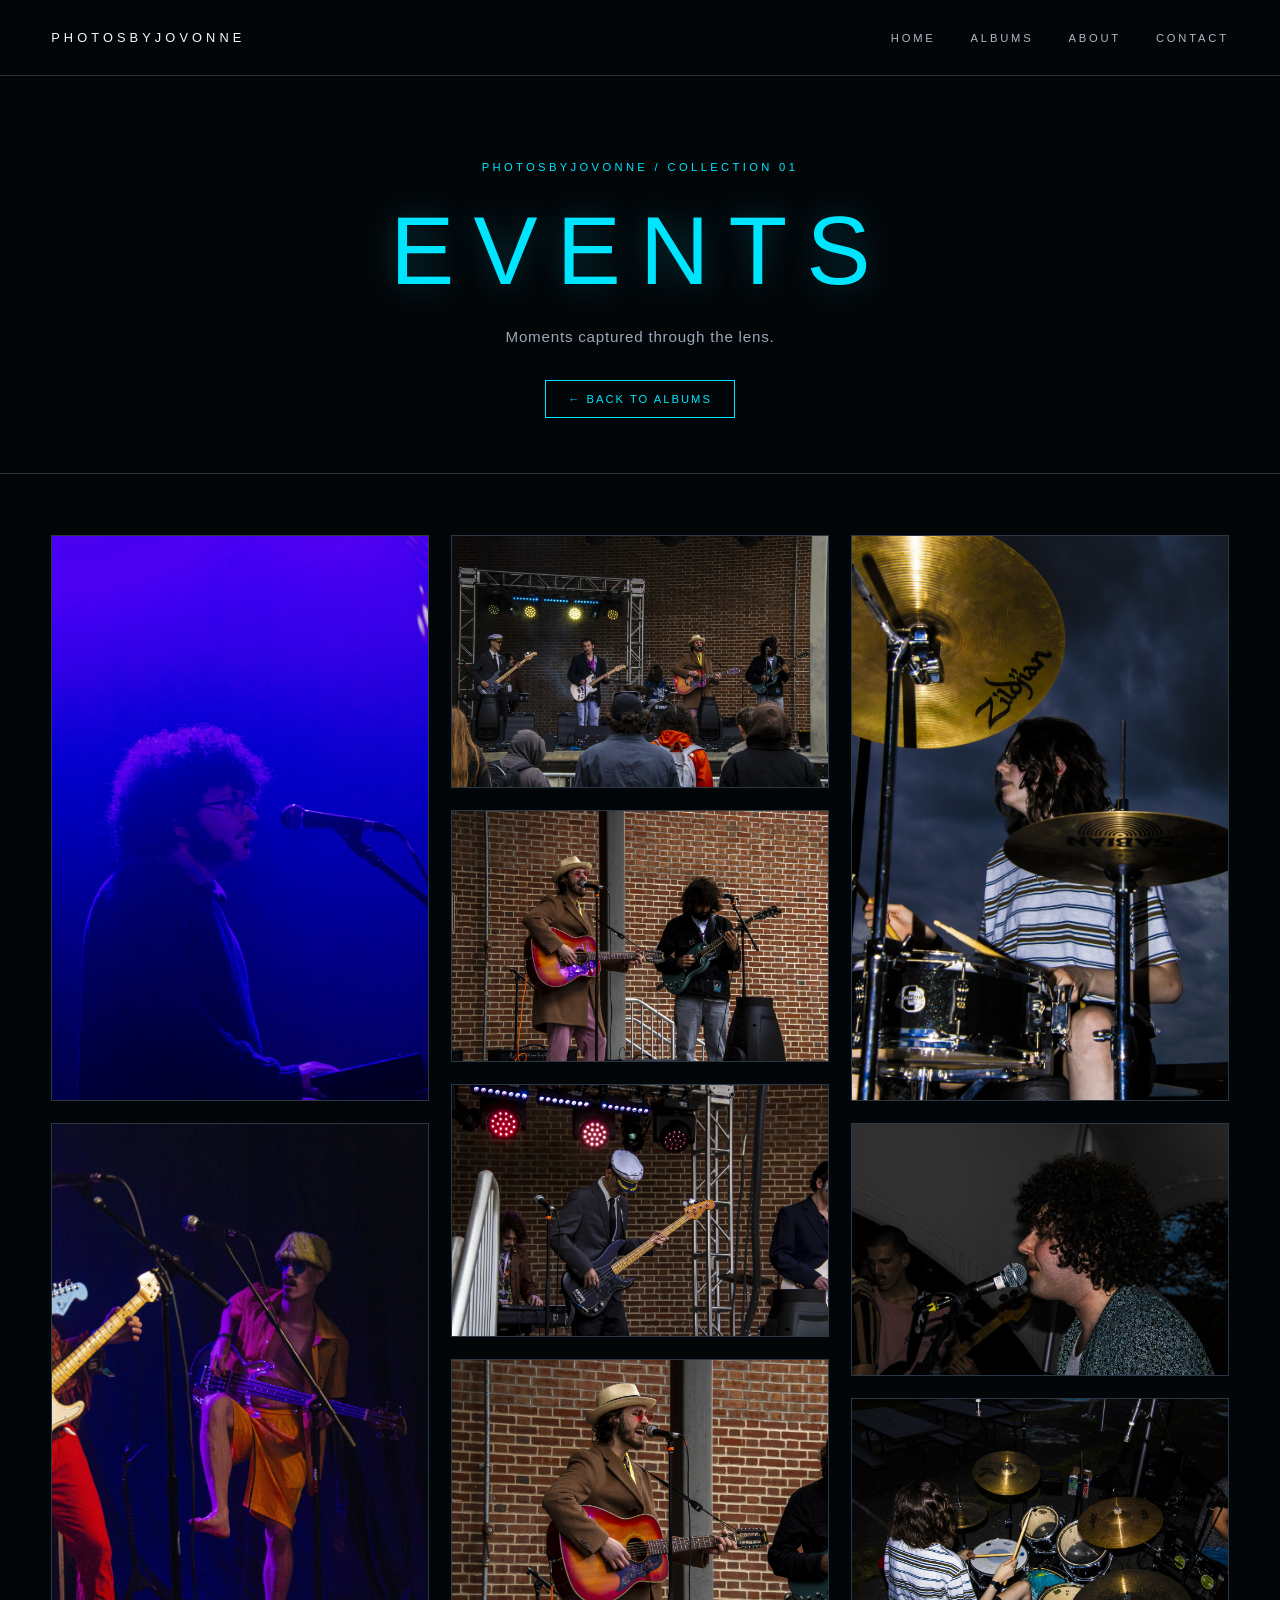
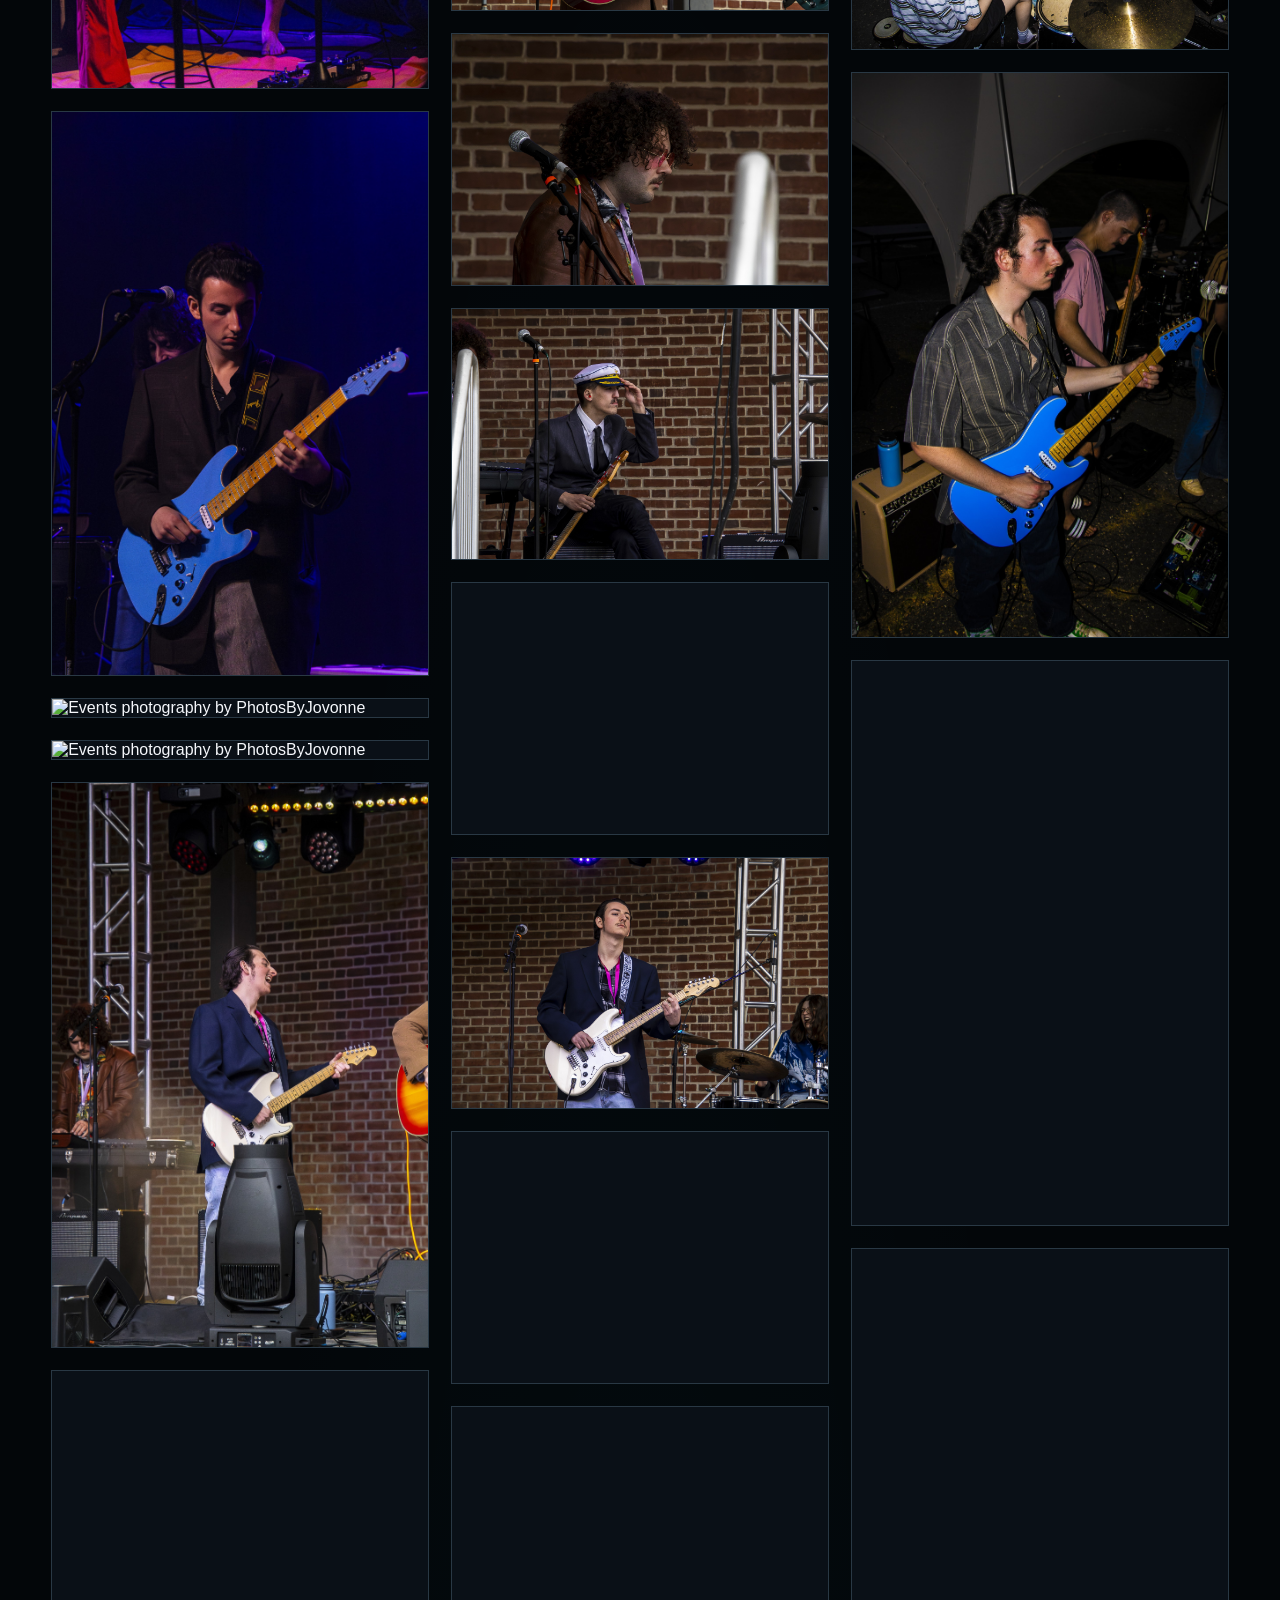
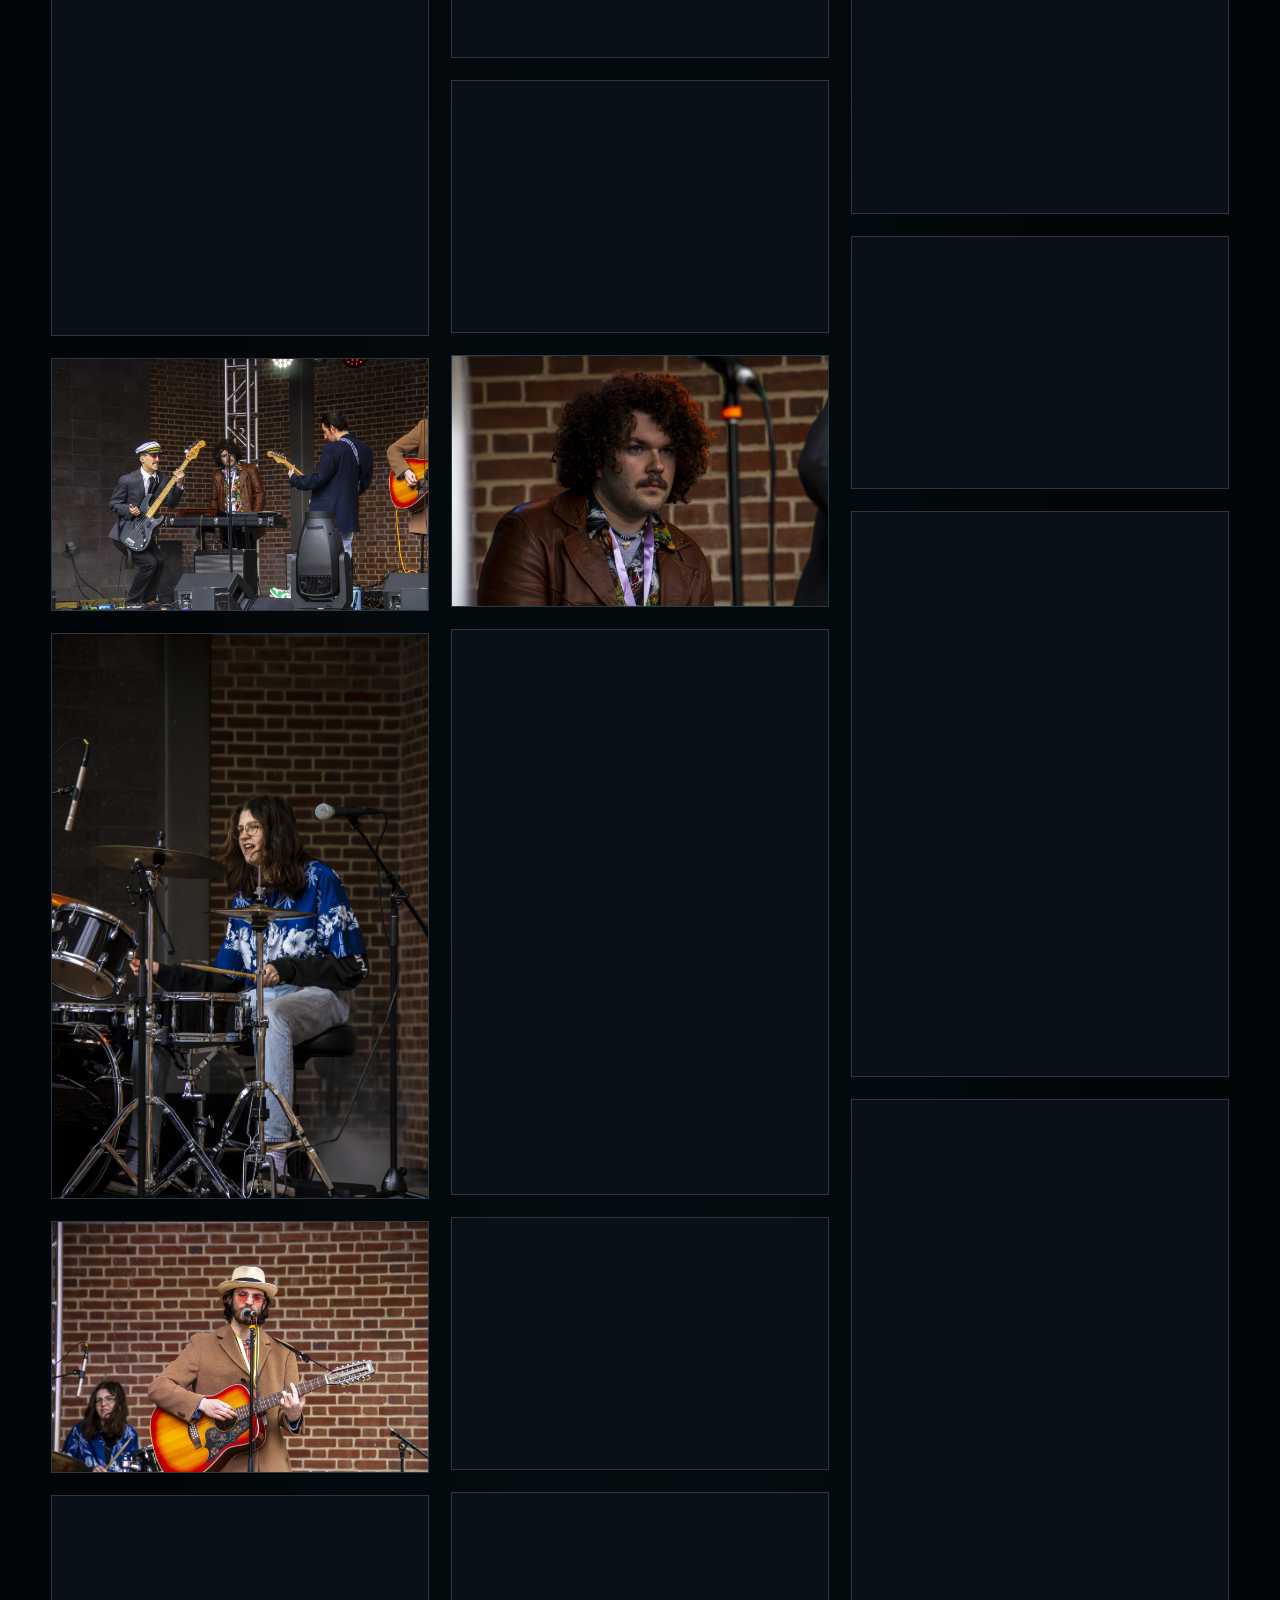
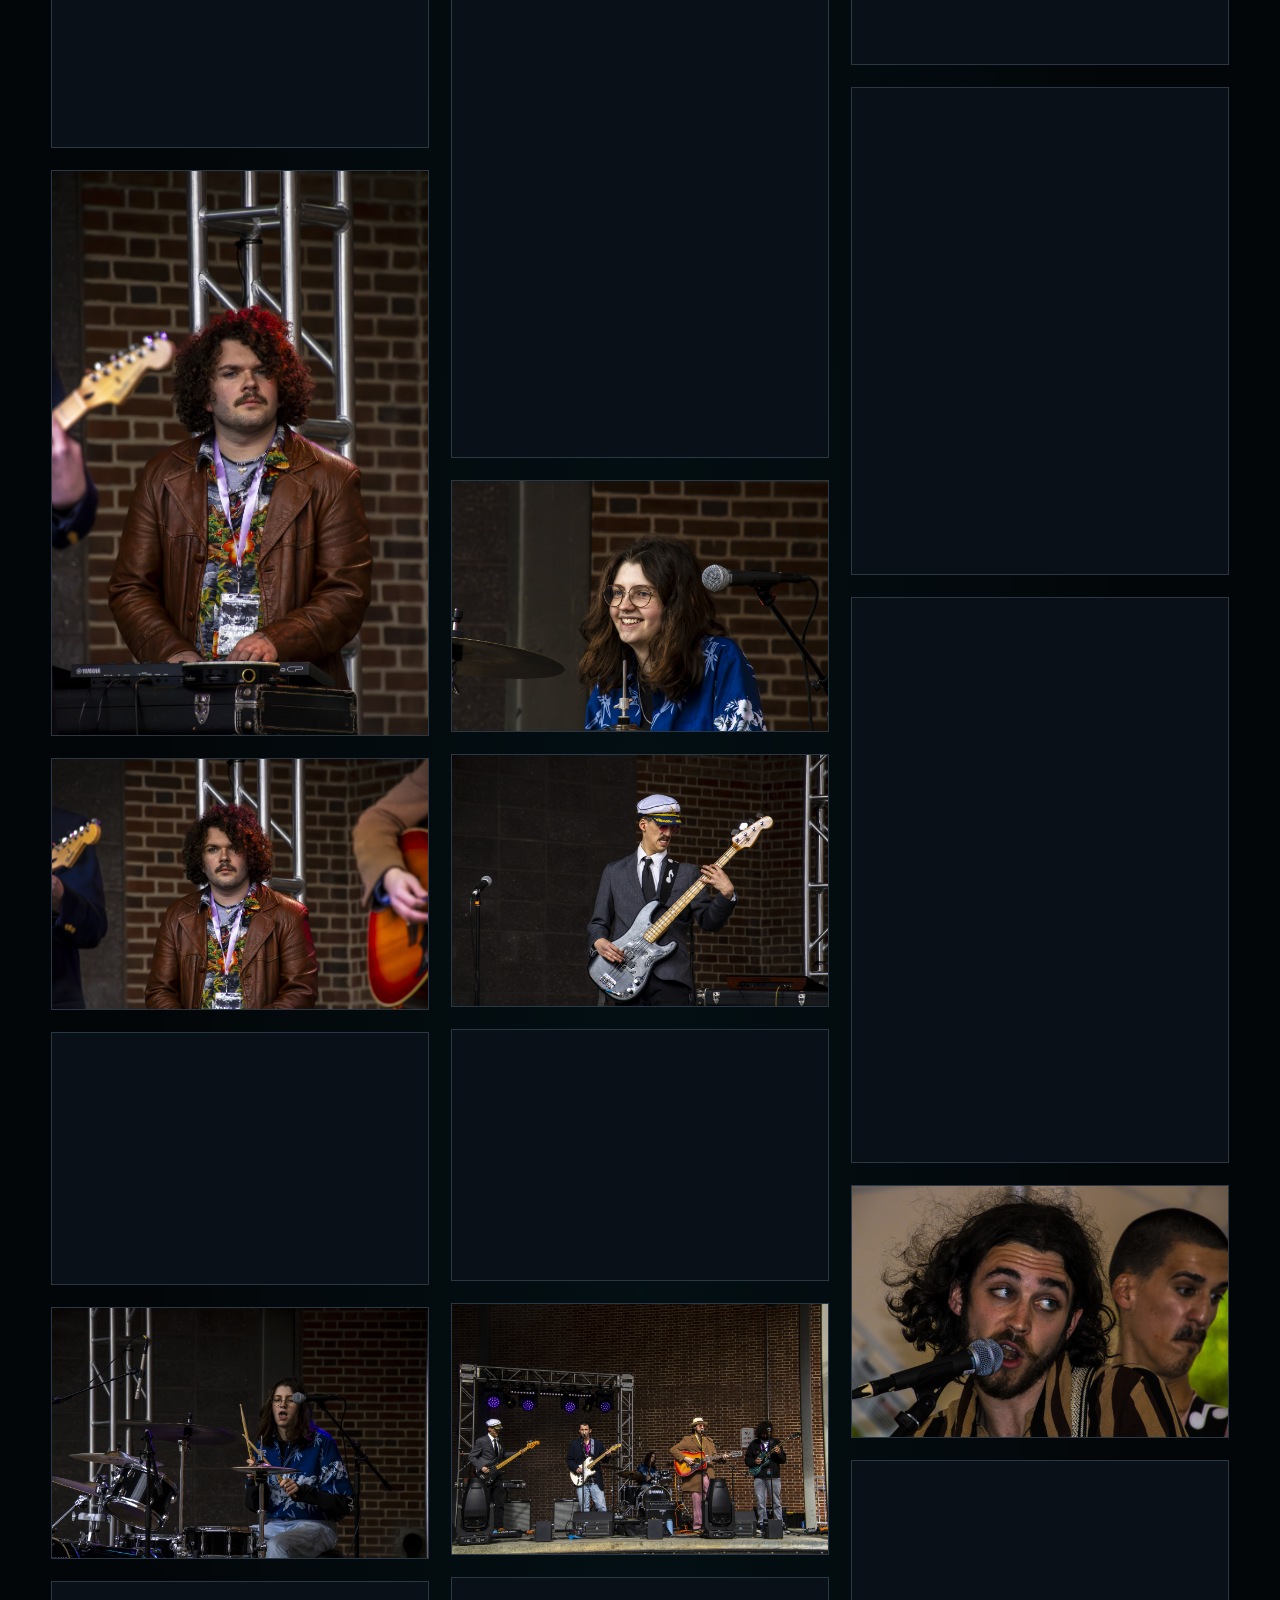
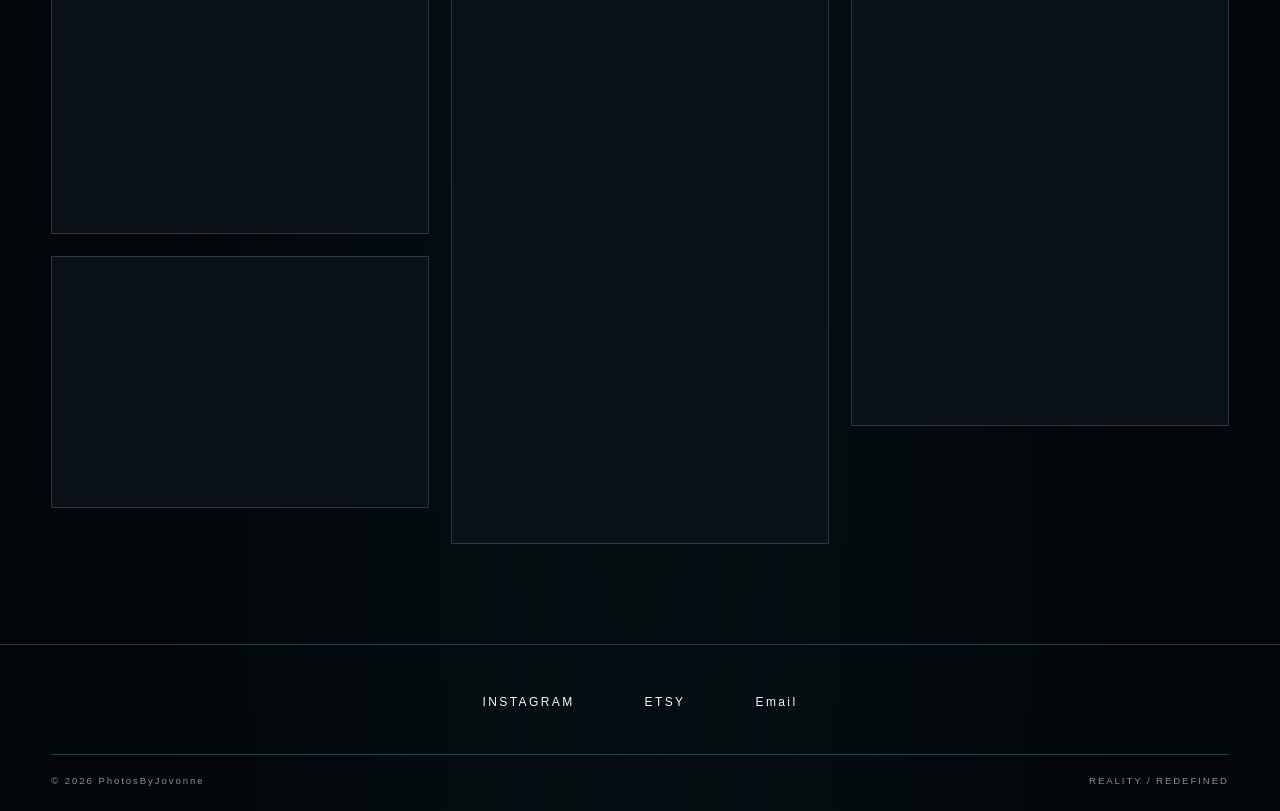
==== commit a0ec633a: "laserdome batch photos" ====
--- a/events.html
+++ b/events.html
@@ -262,6 +262,91 @@
       loading="lazy"
       decoding="async"
     >
+    <img
+      src="images/events/LaserdomeBand-20.jpg"
+      alt="Events photography by PhotosByJovonne"
+      loading="lazy"
+      decoding="async"
+    >
+    <img
+      src="images/events/LaserdomeBand-21.jpg"
+      alt="Events photography by PhotosByJovonne"
+      loading="lazy"
+      decoding="async"
+    >
+    <img
+      src="images/events/LaserdomeBand-22.jpg"
+      alt="Events photography by PhotosByJovonne"
+      loading="lazy"
+      decoding="async"
+    >
+    <img
+      src="images/events/LaserdomeBand-23.jpg"
+      alt="Events photography by PhotosByJovonne"
+      loading="lazy"
+      decoding="async"
+    >
+    <img
+      src="images/events/LaserdomeBand-24.jpg"
+      alt="Events photography by PhotosByJovonne"
+      loading="lazy"
+      decoding="async"
+    >
+    <img
+      src="images/events/LaserdomeBand-25.jpg"
+      alt="Events photography by PhotosByJovonne"
+      loading="lazy"
+      decoding="async"
+    >
+    <img
+      src="images/events/LaserdomeBand-26.jpg"
+      alt="Events photography by PhotosByJovonne"
+      loading="lazy"
+      decoding="async"
+    >
+    <img
+      src="images/events/LaserdomeBand-27.jpg"
+      alt="Events photography by PhotosByJovonne"
+      loading="lazy"
+      decoding="async"
+    >
+    <img
+      src="images/events/LaserdomeBand-28.jpg"
+      alt="Events photography by PhotosByJovonne"
+      loading="lazy"
+      decoding="async"
+    >
+    <img
+      src="images/events/LaserdomeBand-29.jpg"
+      alt="Events photography by PhotosByJovonne"
+      loading="lazy"
+      decoding="async"
+    >
+    <img
+      src="images/events/LaserdomeBand-30.jpg"
+      alt="Events photography by PhotosByJovonne"
+      loading="lazy"
+      decoding="async"
+    >
+    <img
+      src="images/events/LaserdomeBand-31.jpg"
+      alt="Events photography by PhotosByJovonne"
+      loading="lazy"
+      decoding="async"
+    >
+    <img
+      src="images/events/LaserdomeBand-32.jpg"
+      alt="Events photography by PhotosByJovonne"
+      loading="lazy"
+      decoding="async"
+    >
+    <img
+      src="images/events/LaserdomeBand-33.jpg"
+      alt="Events photography by PhotosByJovonne"
+      loading="lazy"
+      decoding="async"
+    >
+    
   </div>
 </section>
 
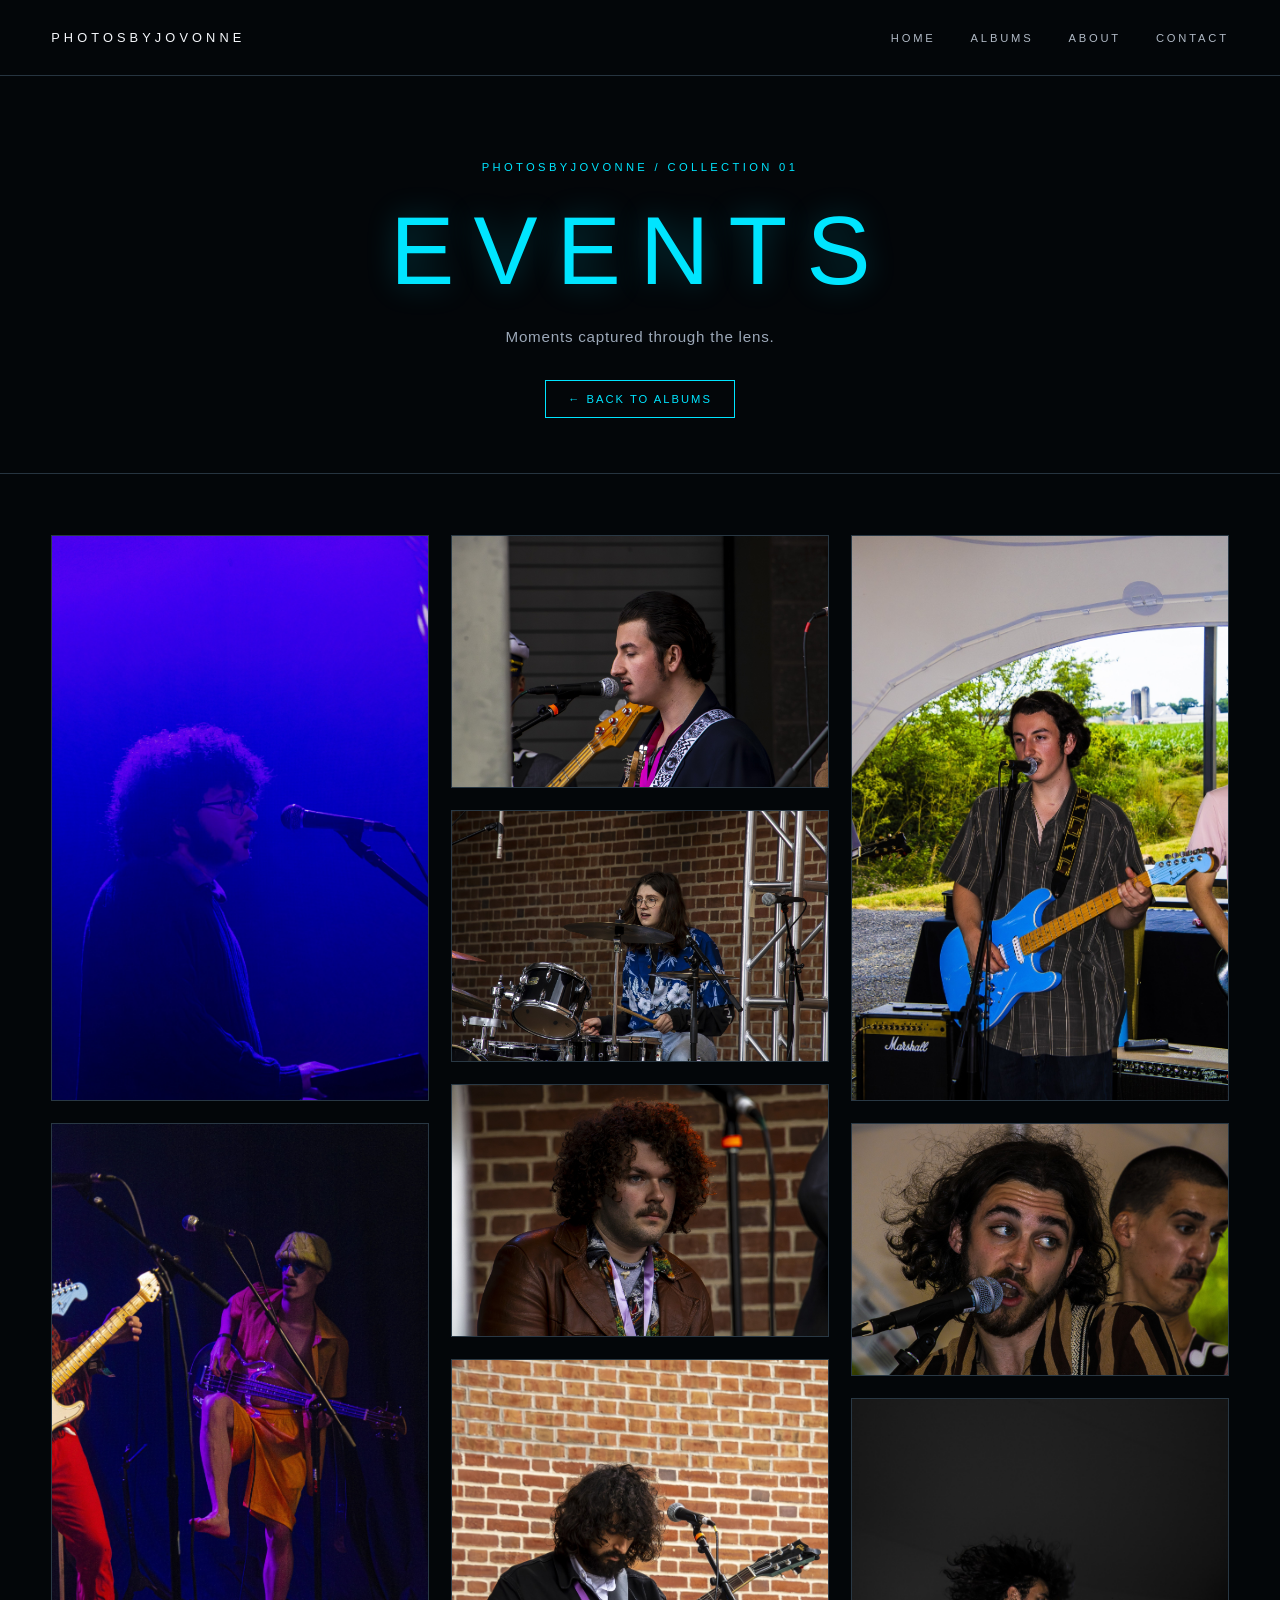
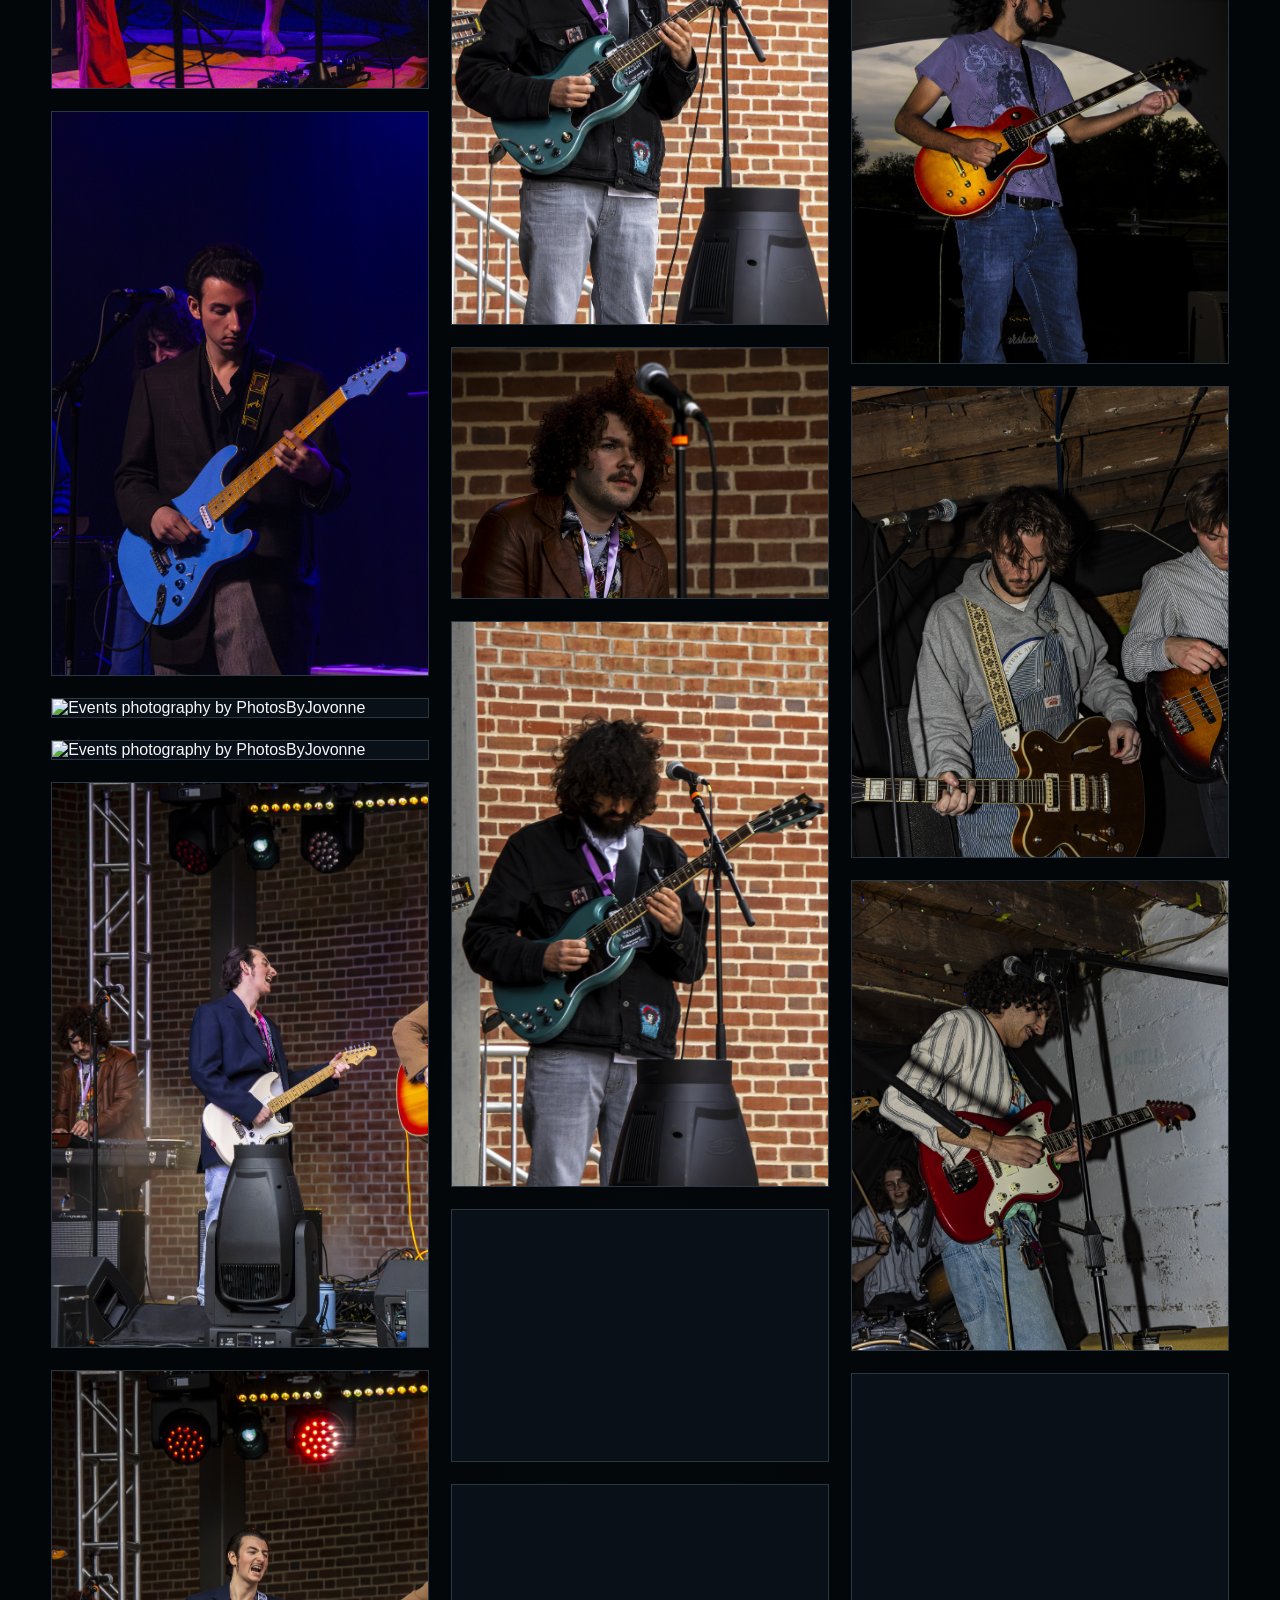
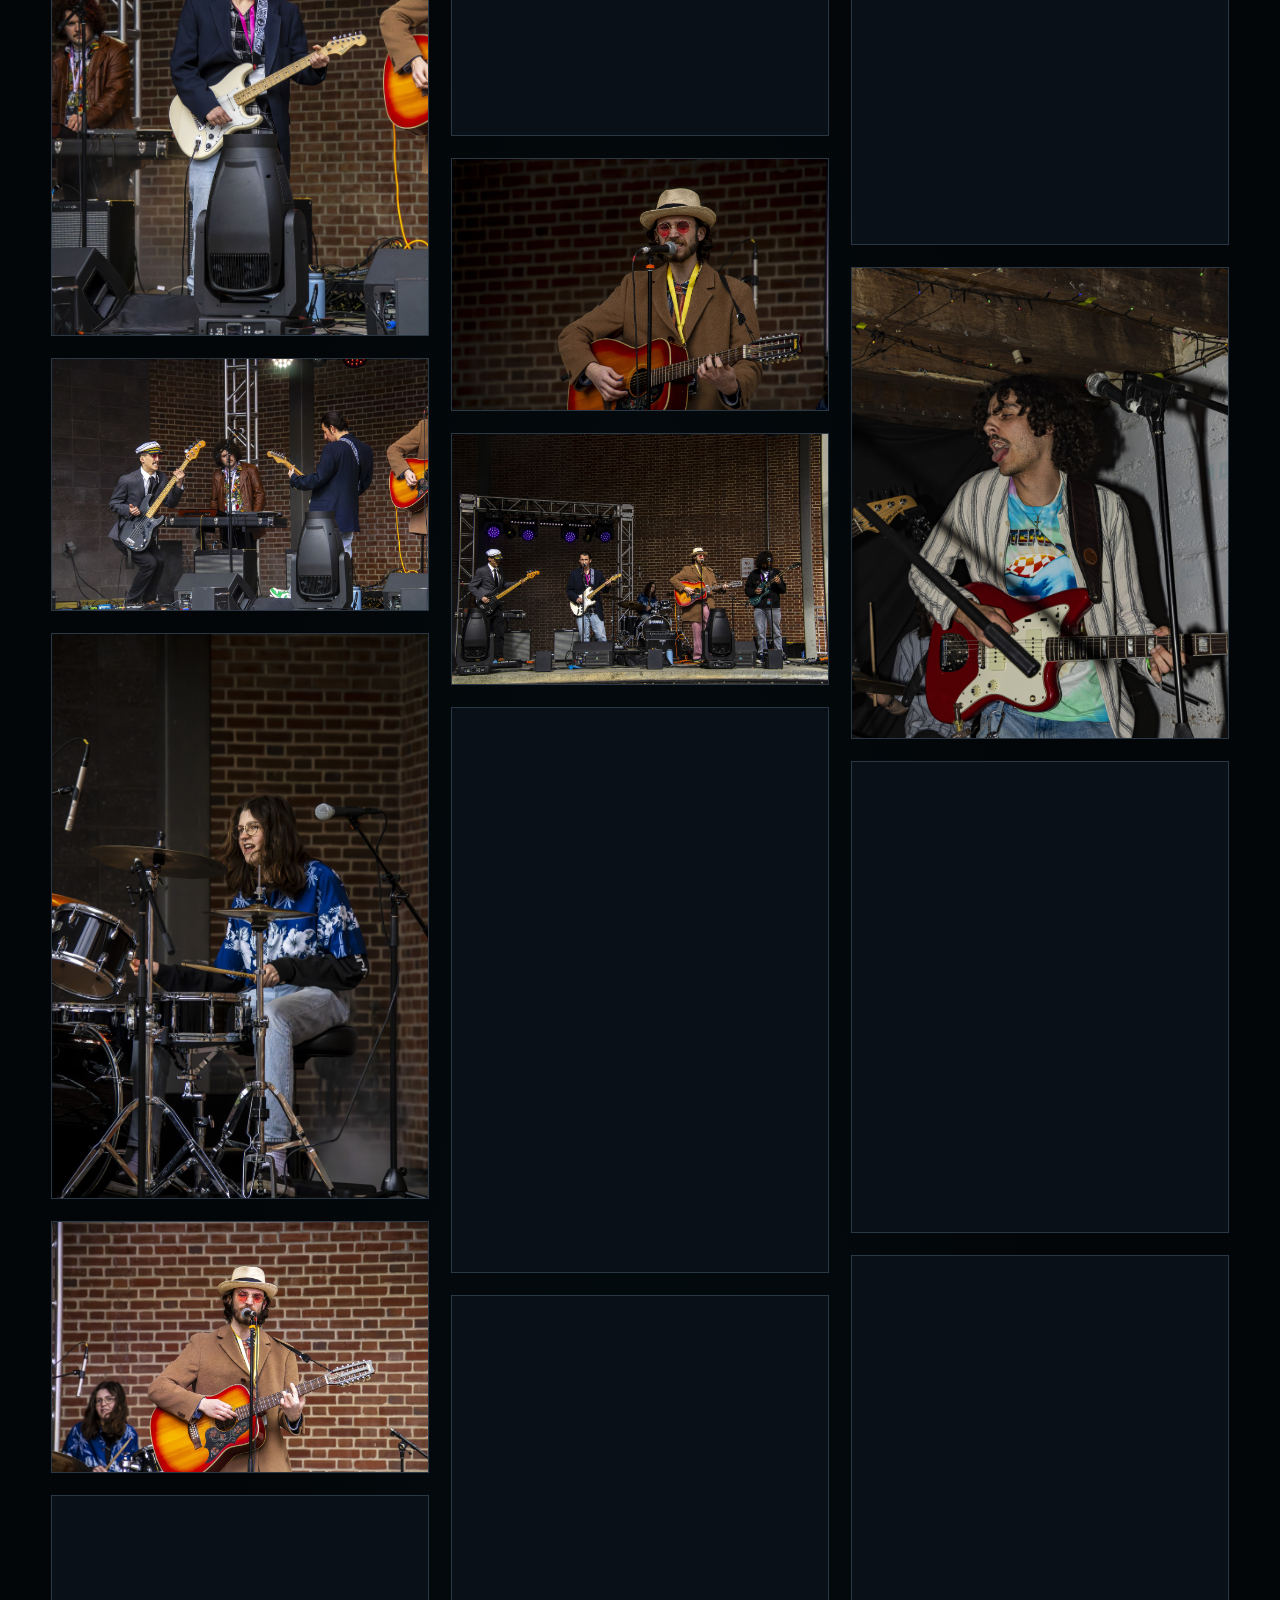
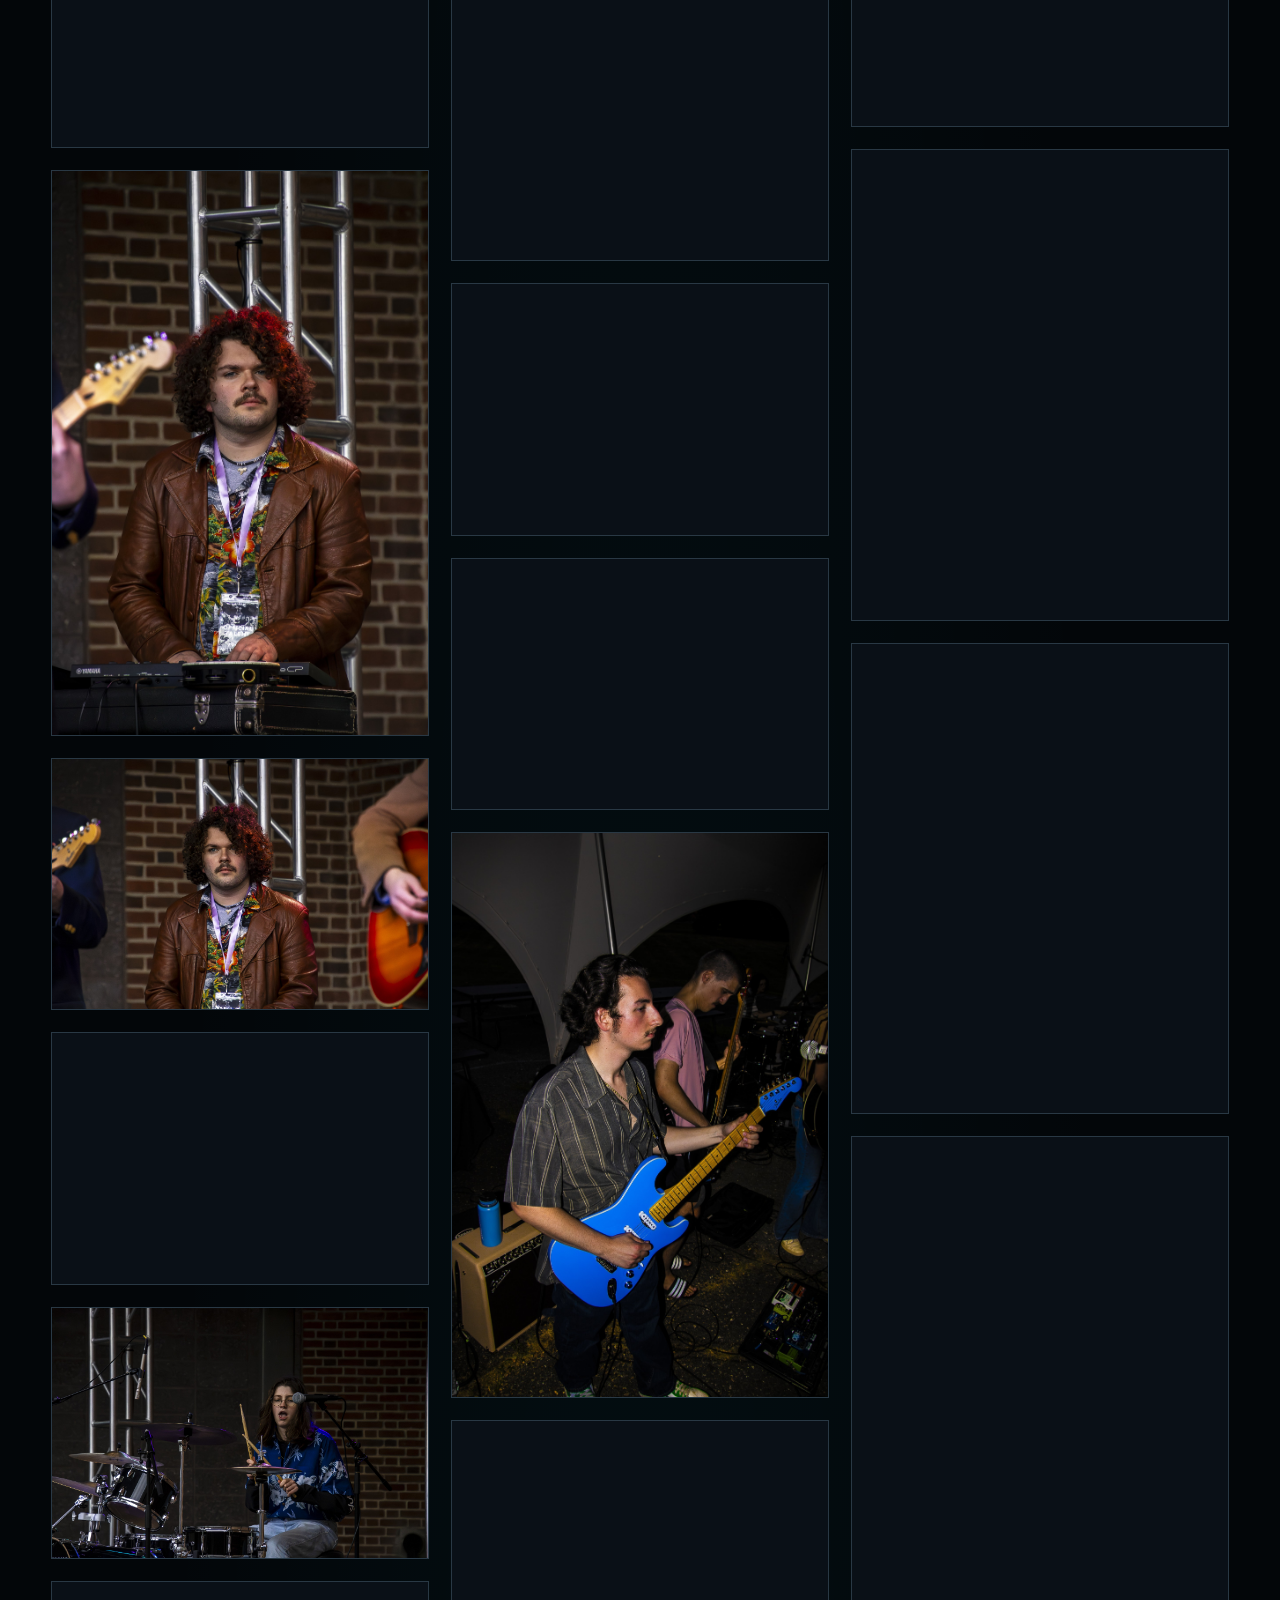
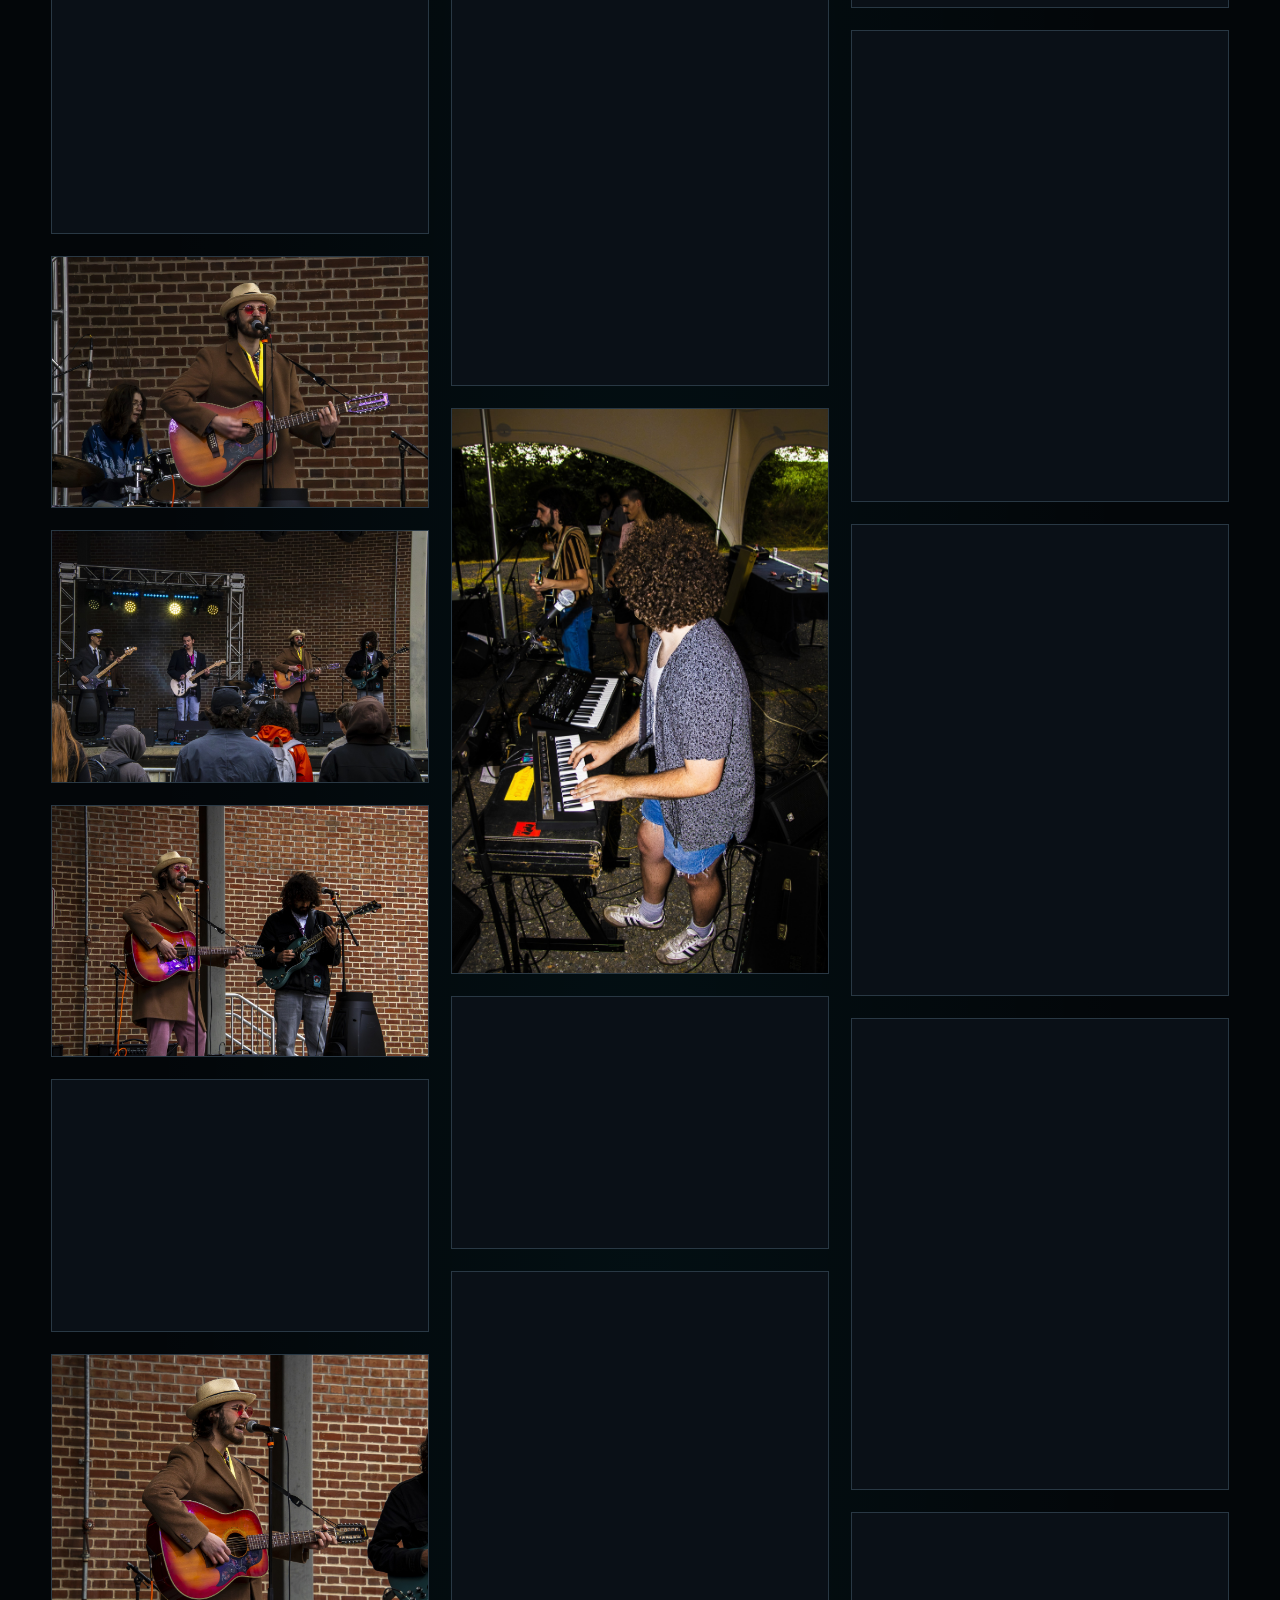
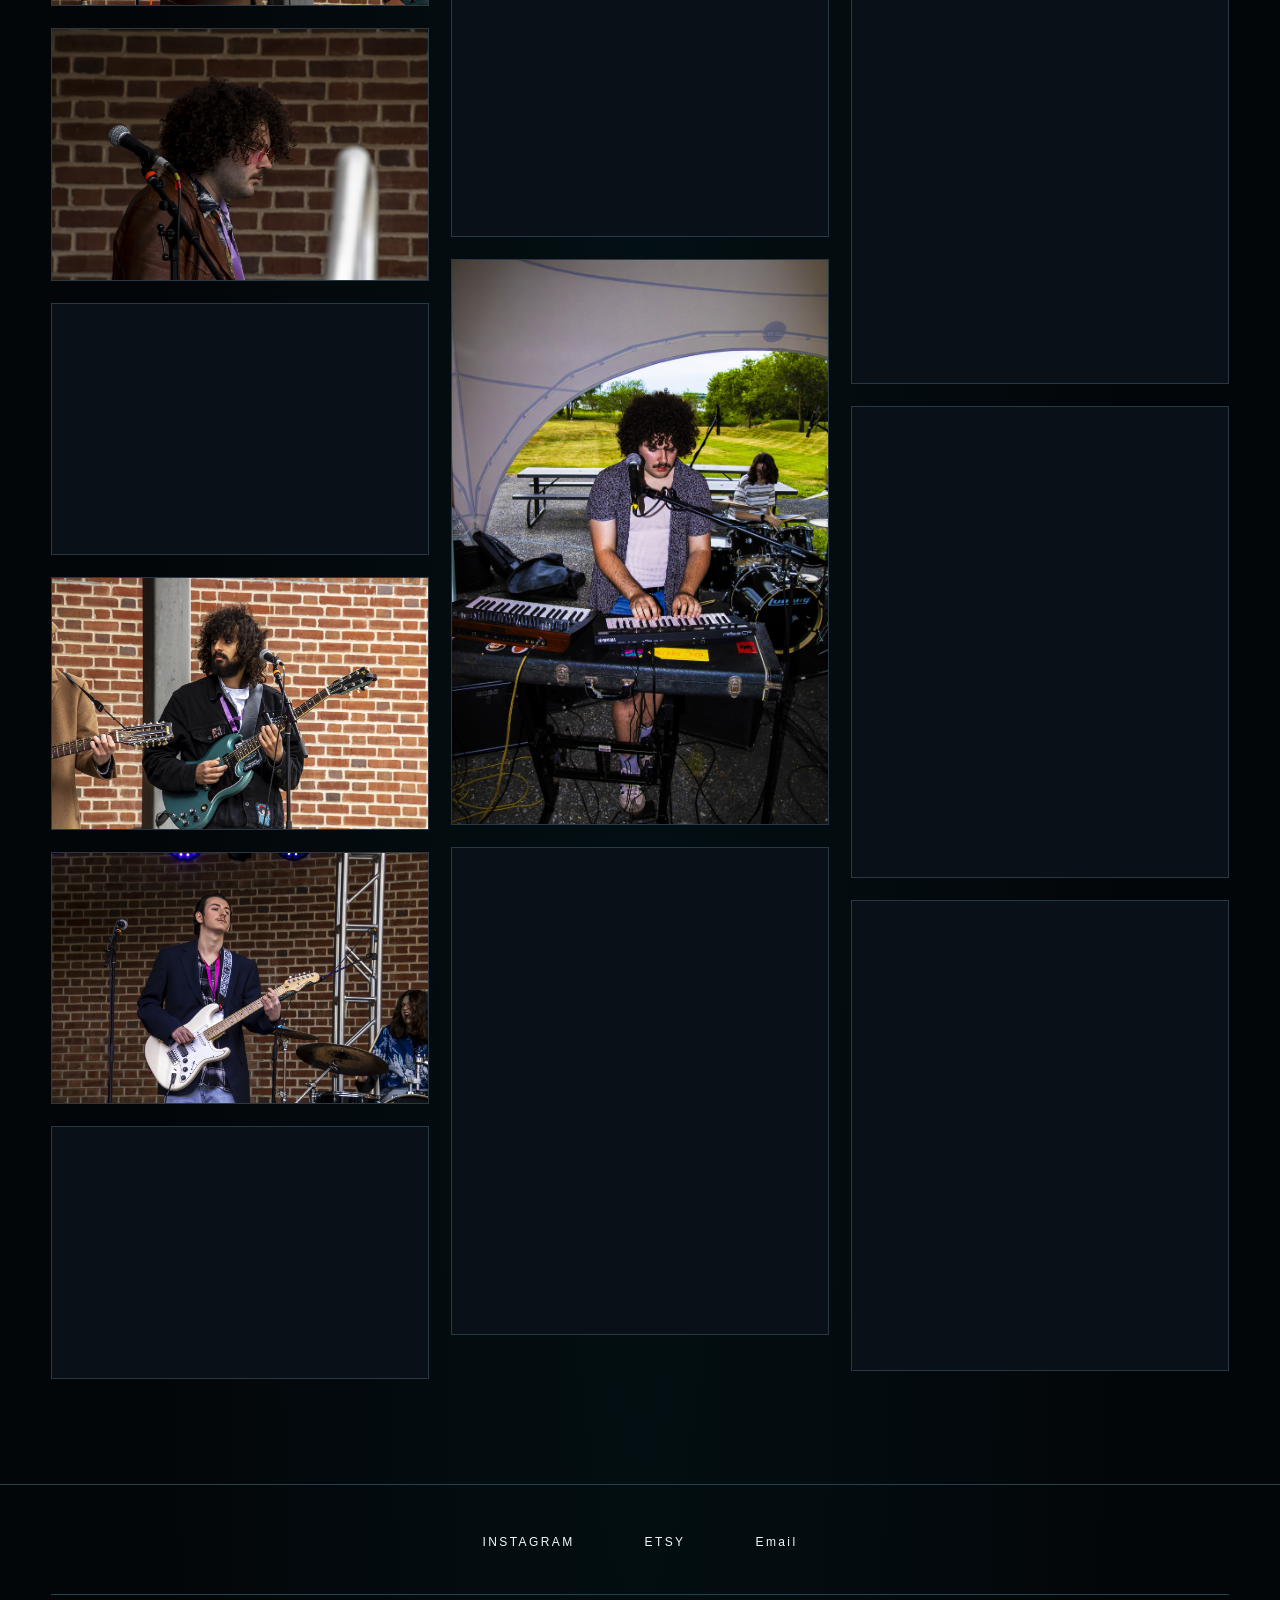
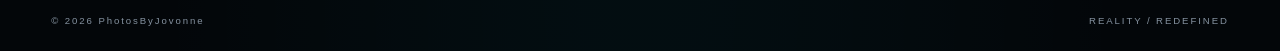
==== commit 151cffaf: "Monk Batch Photos" ====
--- a/events.html
+++ b/events.html
@@ -346,6 +346,96 @@
       loading="lazy"
       decoding="async"
     >
+    <img
+      src="images/events/MonkMode-01.jpg"
+      alt="Events photography by PhotosByJovonne"
+      loading="lazy"
+      decoding="async"
+    >
+    <img
+      src="images/events/MonkMode-02.jpg"
+      alt="Events photography by PhotosByJovonne"
+      loading="lazy"
+      decoding="async"
+    >
+    <img
+      src="images/events/MonkMode-03.jpg"
+      alt="Events photography by PhotosByJovonne"
+      loading="lazy"
+      decoding="async"
+    >
+    <img
+      src="images/events/MonkMode-04.jpg"
+      alt="Events photography by PhotosByJovonne"
+      loading="lazy"
+      decoding="async"
+    >
+    <img
+      src="images/events/MonkMode-05.jpg"
+      alt="Events photography by PhotosByJovonne"
+      loading="lazy"
+      decoding="async"
+    >
+    <img
+      src="images/events/MonkMode-06.jpg"
+      alt="Events photography by PhotosByJovonne"
+      loading="lazy"
+      decoding="async"
+    >
+    <img
+      src="images/events/MonkMode-07.jpg"
+      alt="Events photography by PhotosByJovonne"
+      loading="lazy"
+      decoding="async"
+    >
+    <img
+      src="images/events/MonkMode-08.jpg"
+      alt="Events photography by PhotosByJovonne"
+      loading="lazy"
+      decoding="async"
+    >
+    <img
+      src="images/events/MonkMode-09.jpg"
+      alt="Events photography by PhotosByJovonne"
+      loading="lazy"
+      decoding="async"
+    >
+    <img
+      src="images/events/MonkMode-10.jpg"
+      alt="Events photography by PhotosByJovonne"
+      loading="lazy"
+      decoding="async"
+    >
+    <img
+      src="images/events/MonkMode-11.jpg"
+      alt="Events photography by PhotosByJovonne"
+      loading="lazy"
+      decoding="async"
+    >
+    <img
+      src="images/events/MonkMode-12.jpg"
+      alt="Events photography by PhotosByJovonne"
+      loading="lazy"
+      decoding="async"
+    >
+    <img
+      src="images/events/MonkMode-13.jpg"
+      alt="Events photography by PhotosByJovonne"
+      loading="lazy"
+      decoding="async"
+    >
+    <img
+      src="images/events/MonkMode-14.jpg"
+      alt="Events photography by PhotosByJovonne"
+      loading="lazy"
+      decoding="async"
+    >
+    <img
+      src="images/events/MonkMode-15.jpg"
+      alt="Events photography by PhotosByJovonne"
+      loading="lazy"
+      decoding="async"
+    >
     
   </div>
 </section>
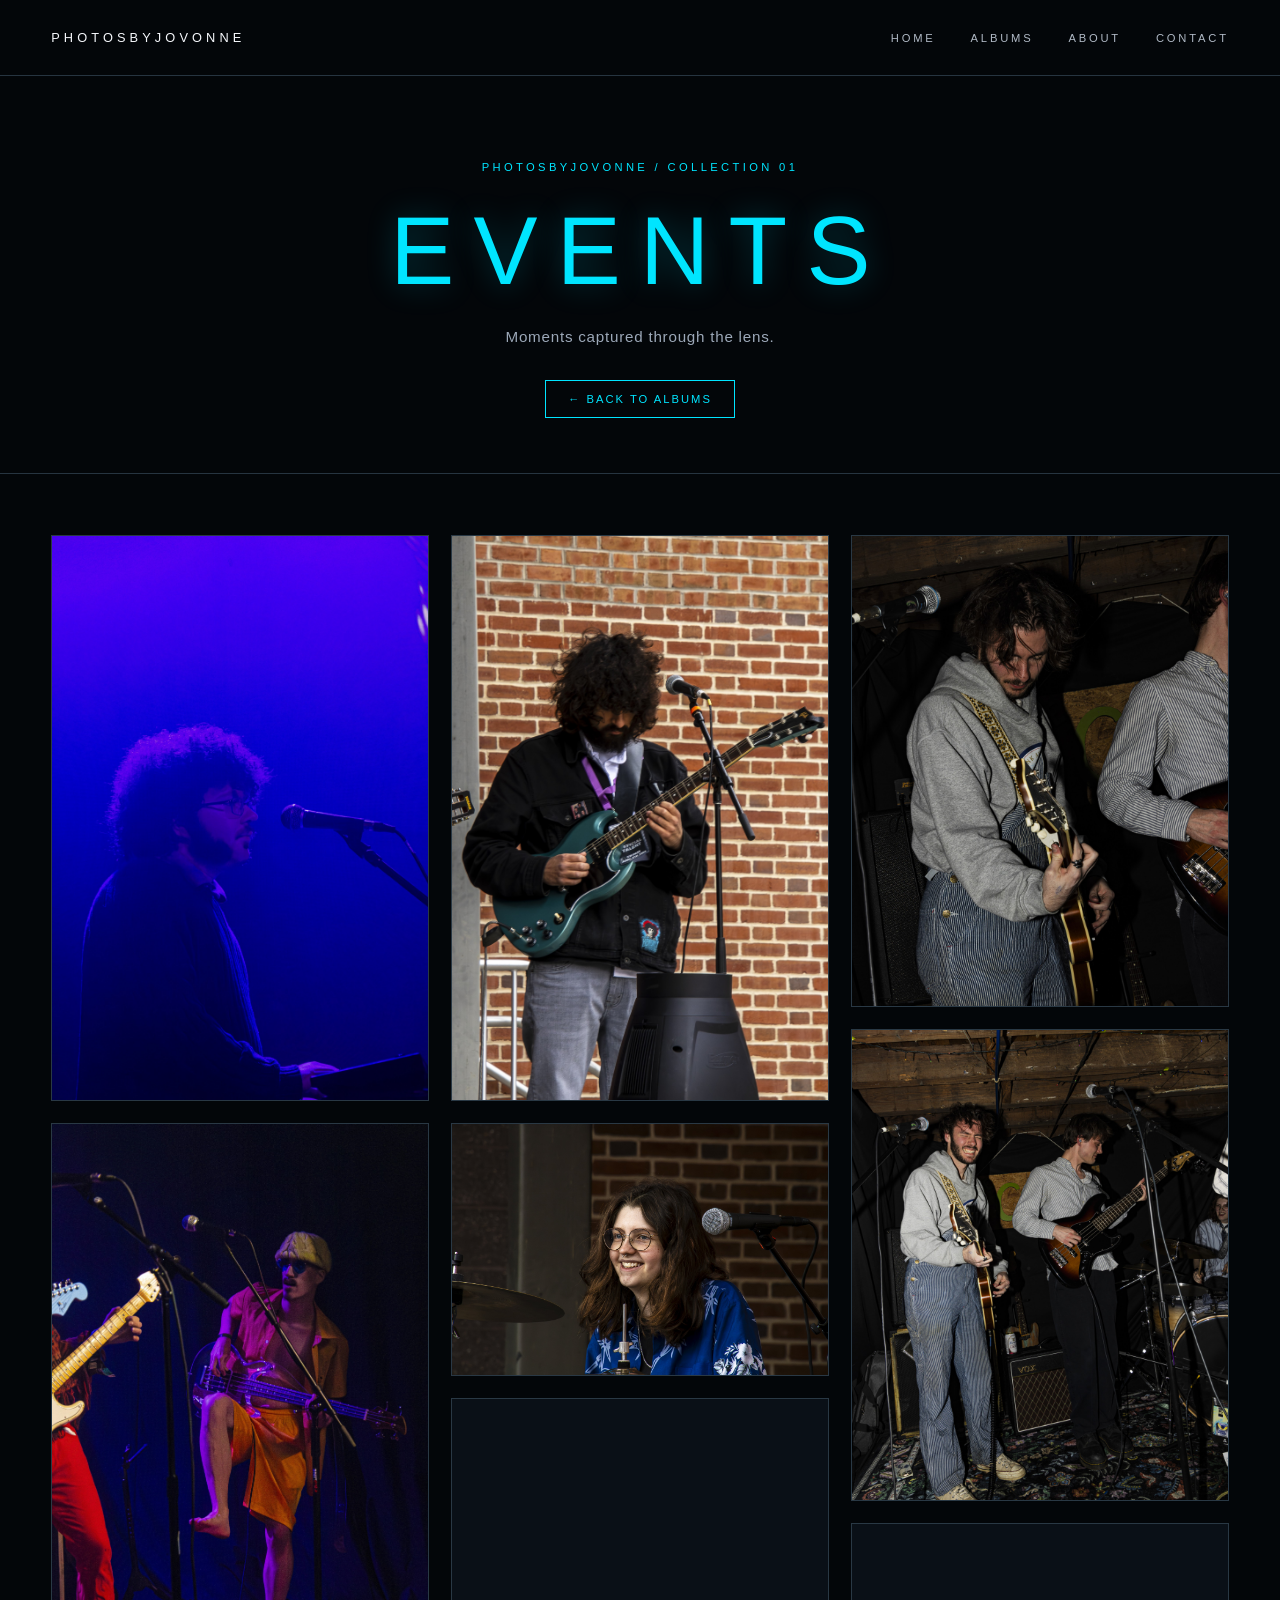
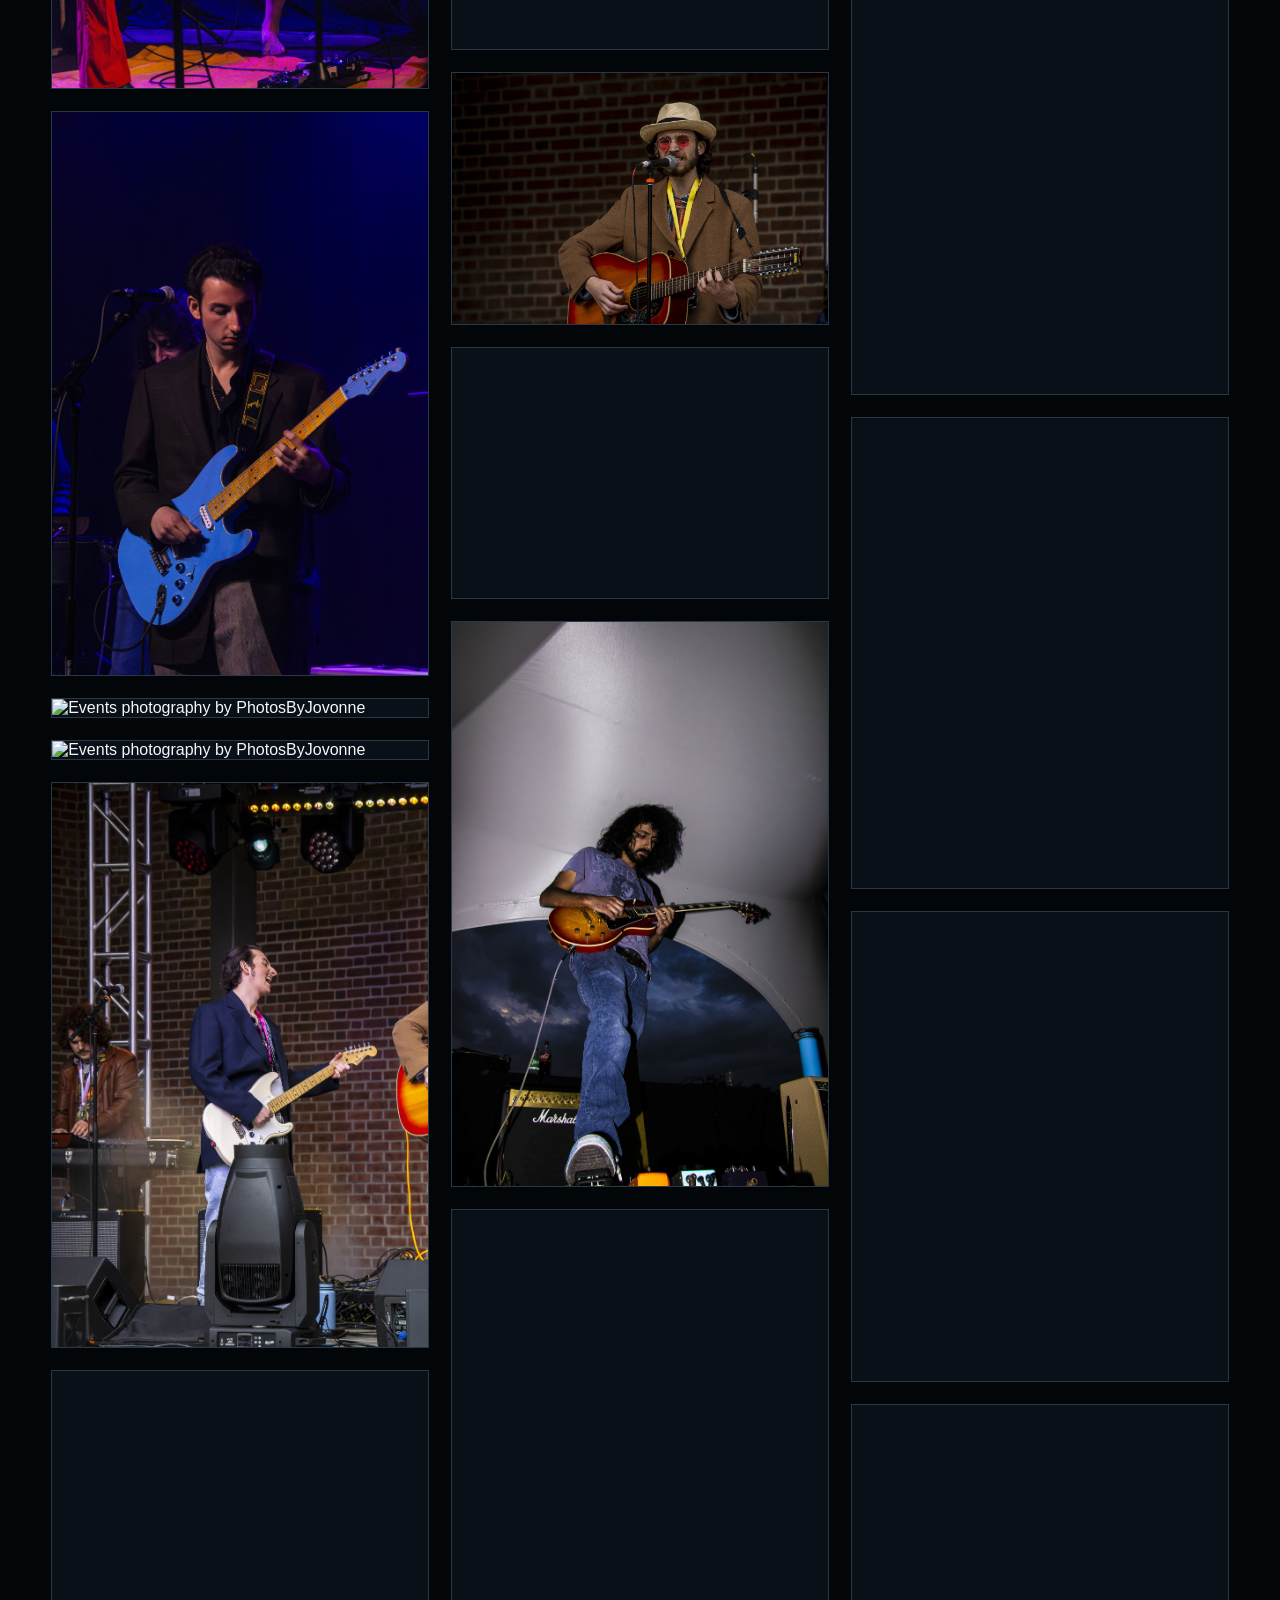
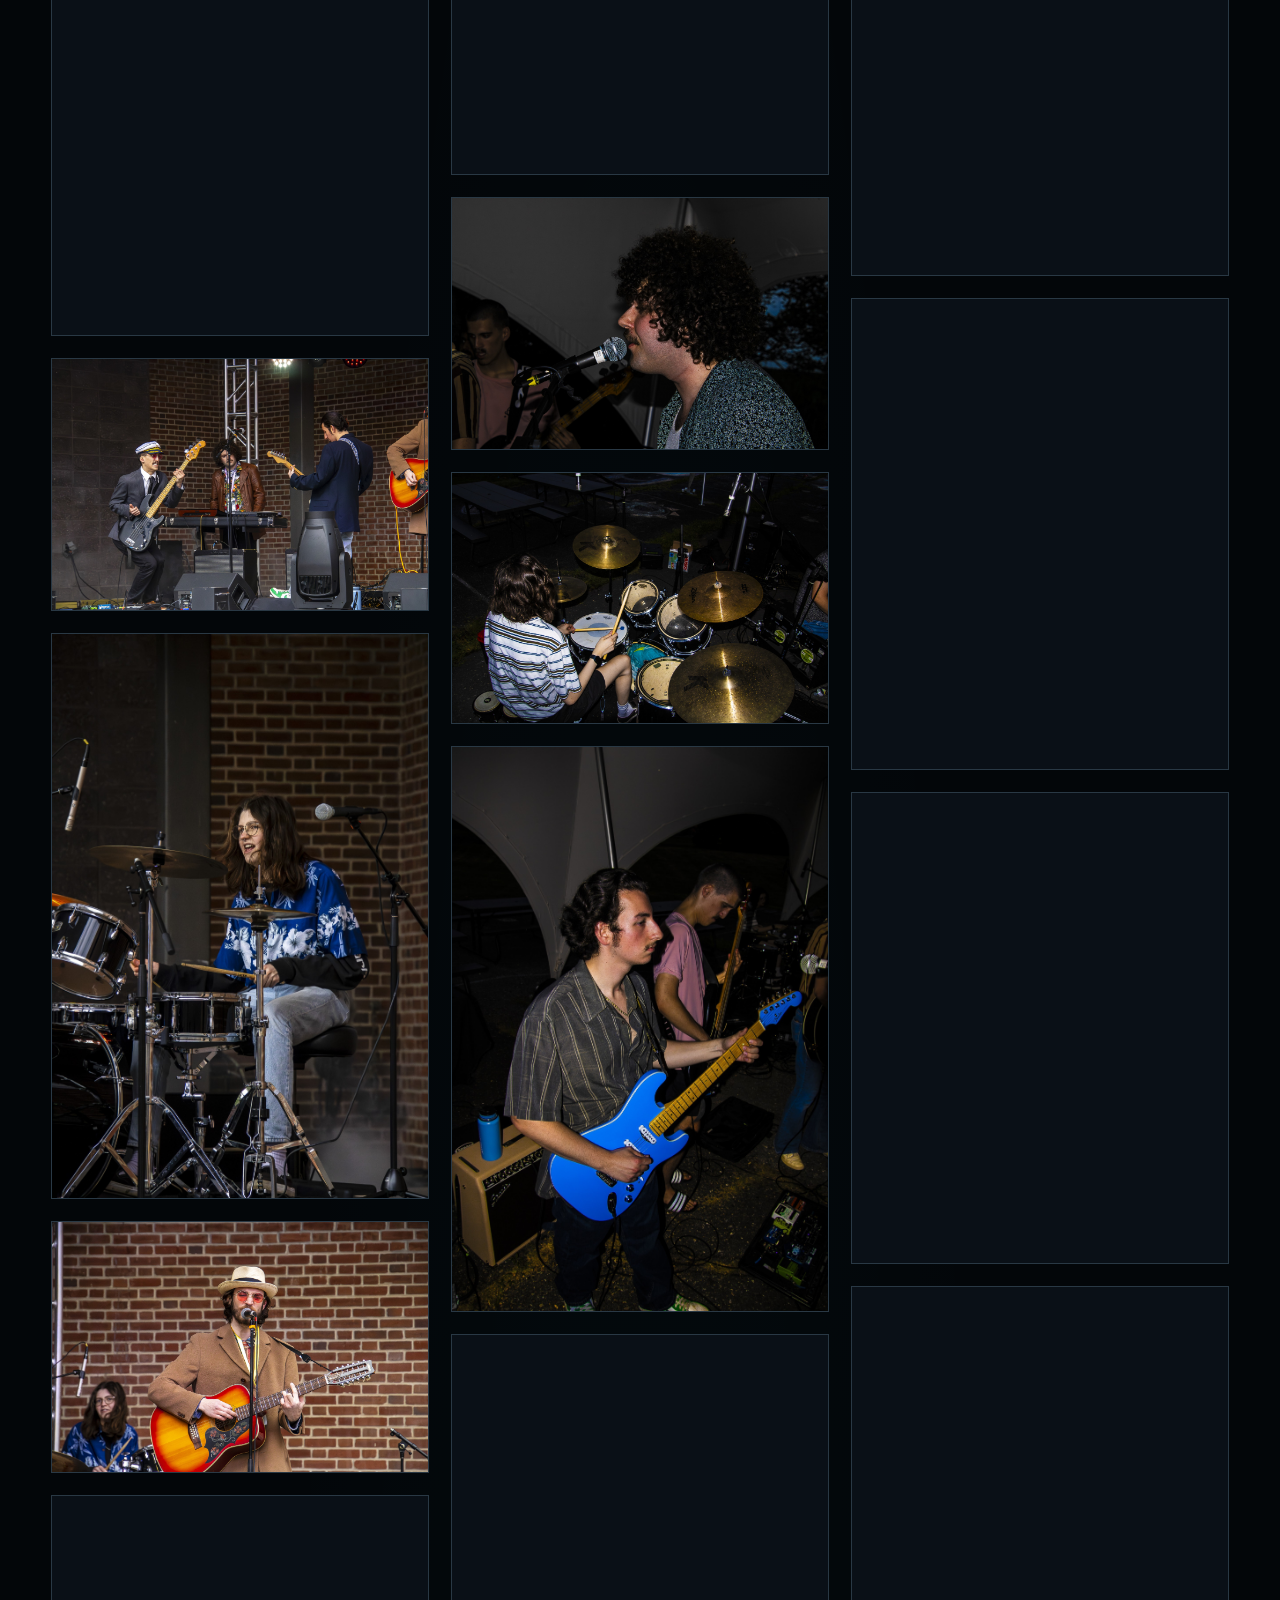
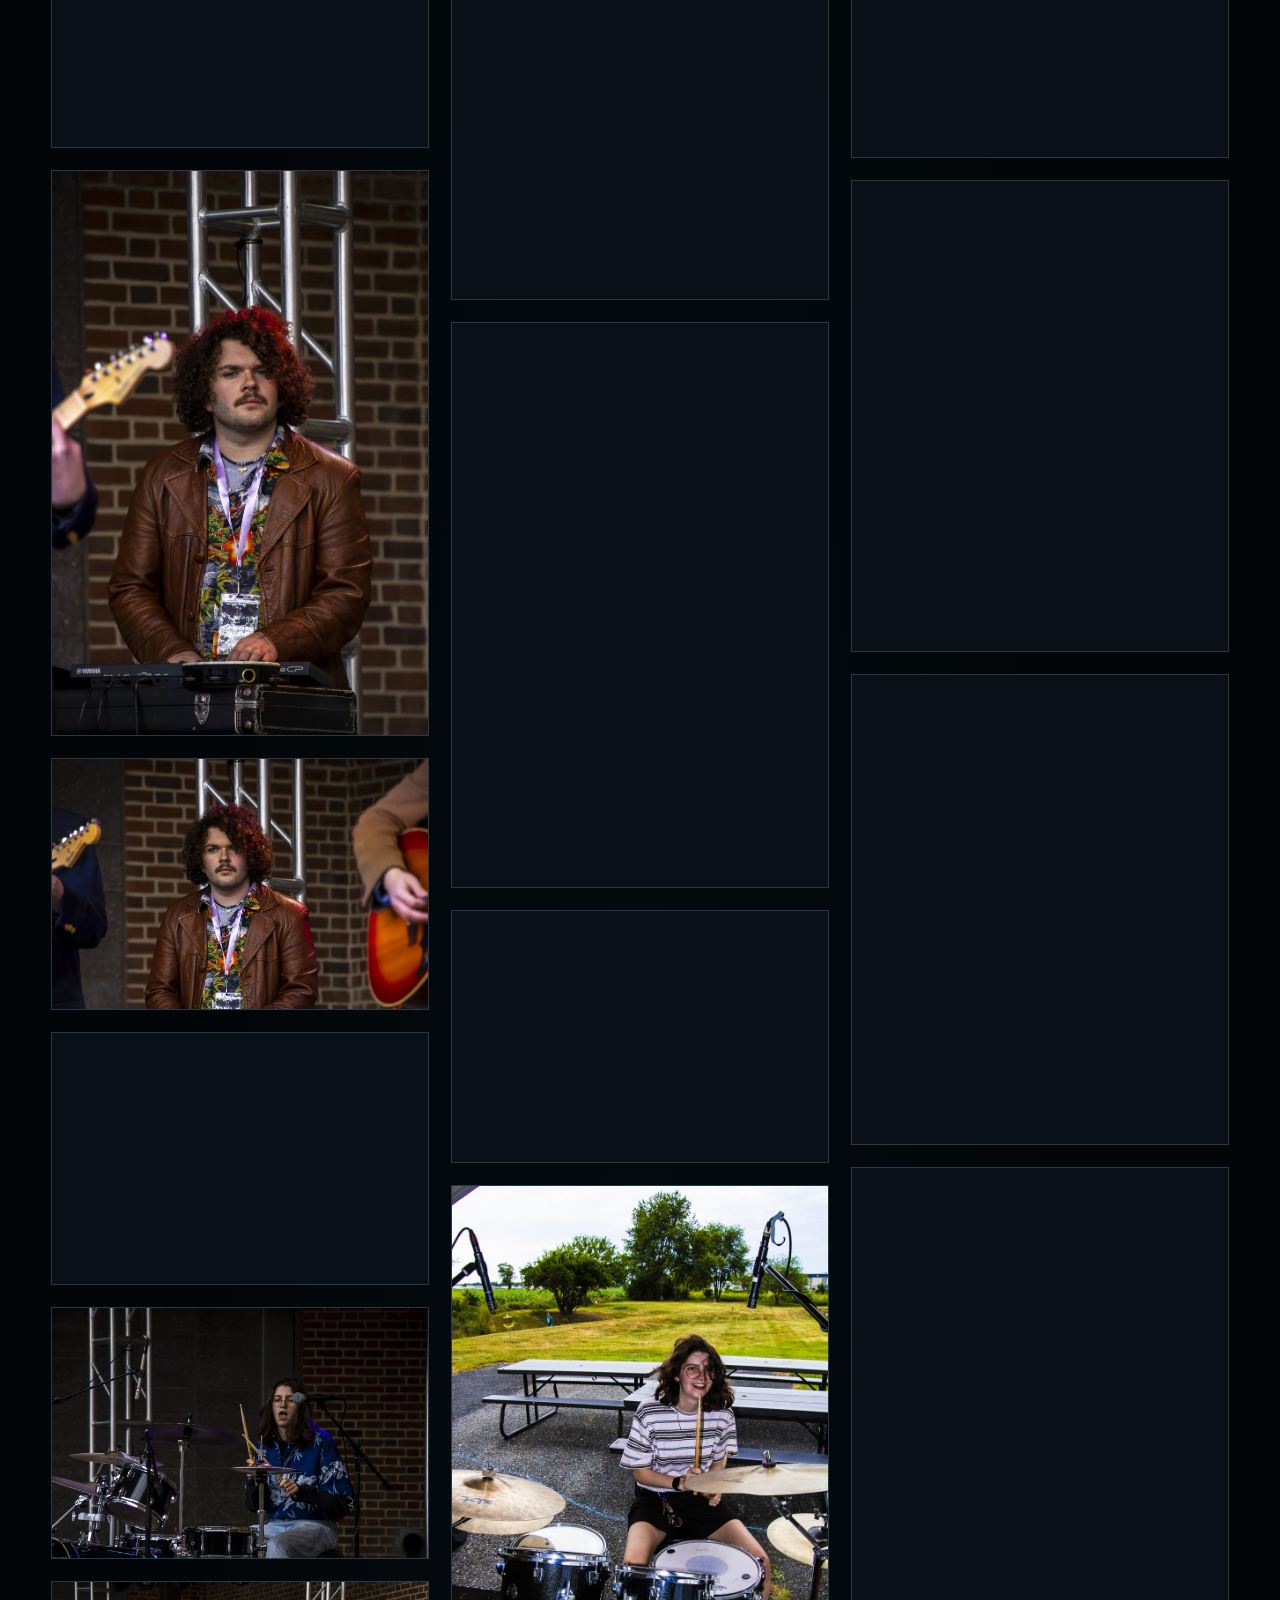
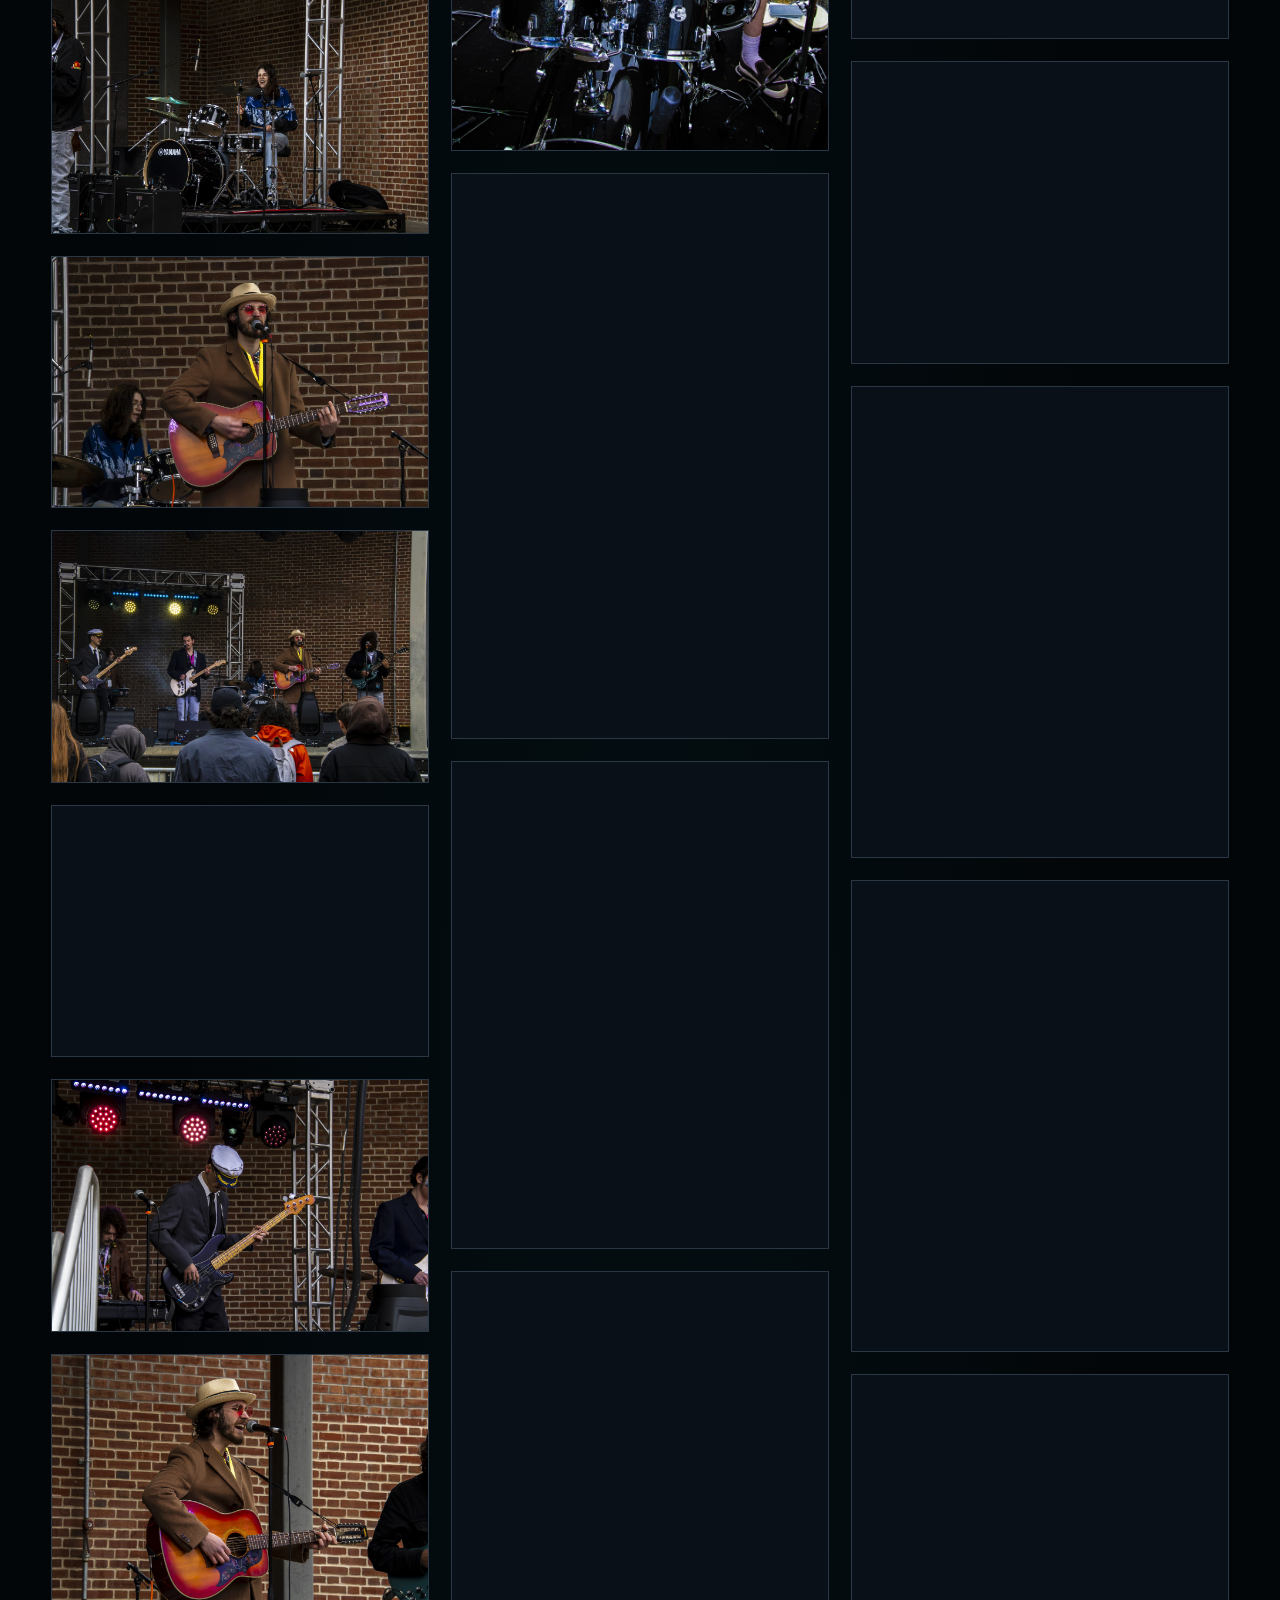
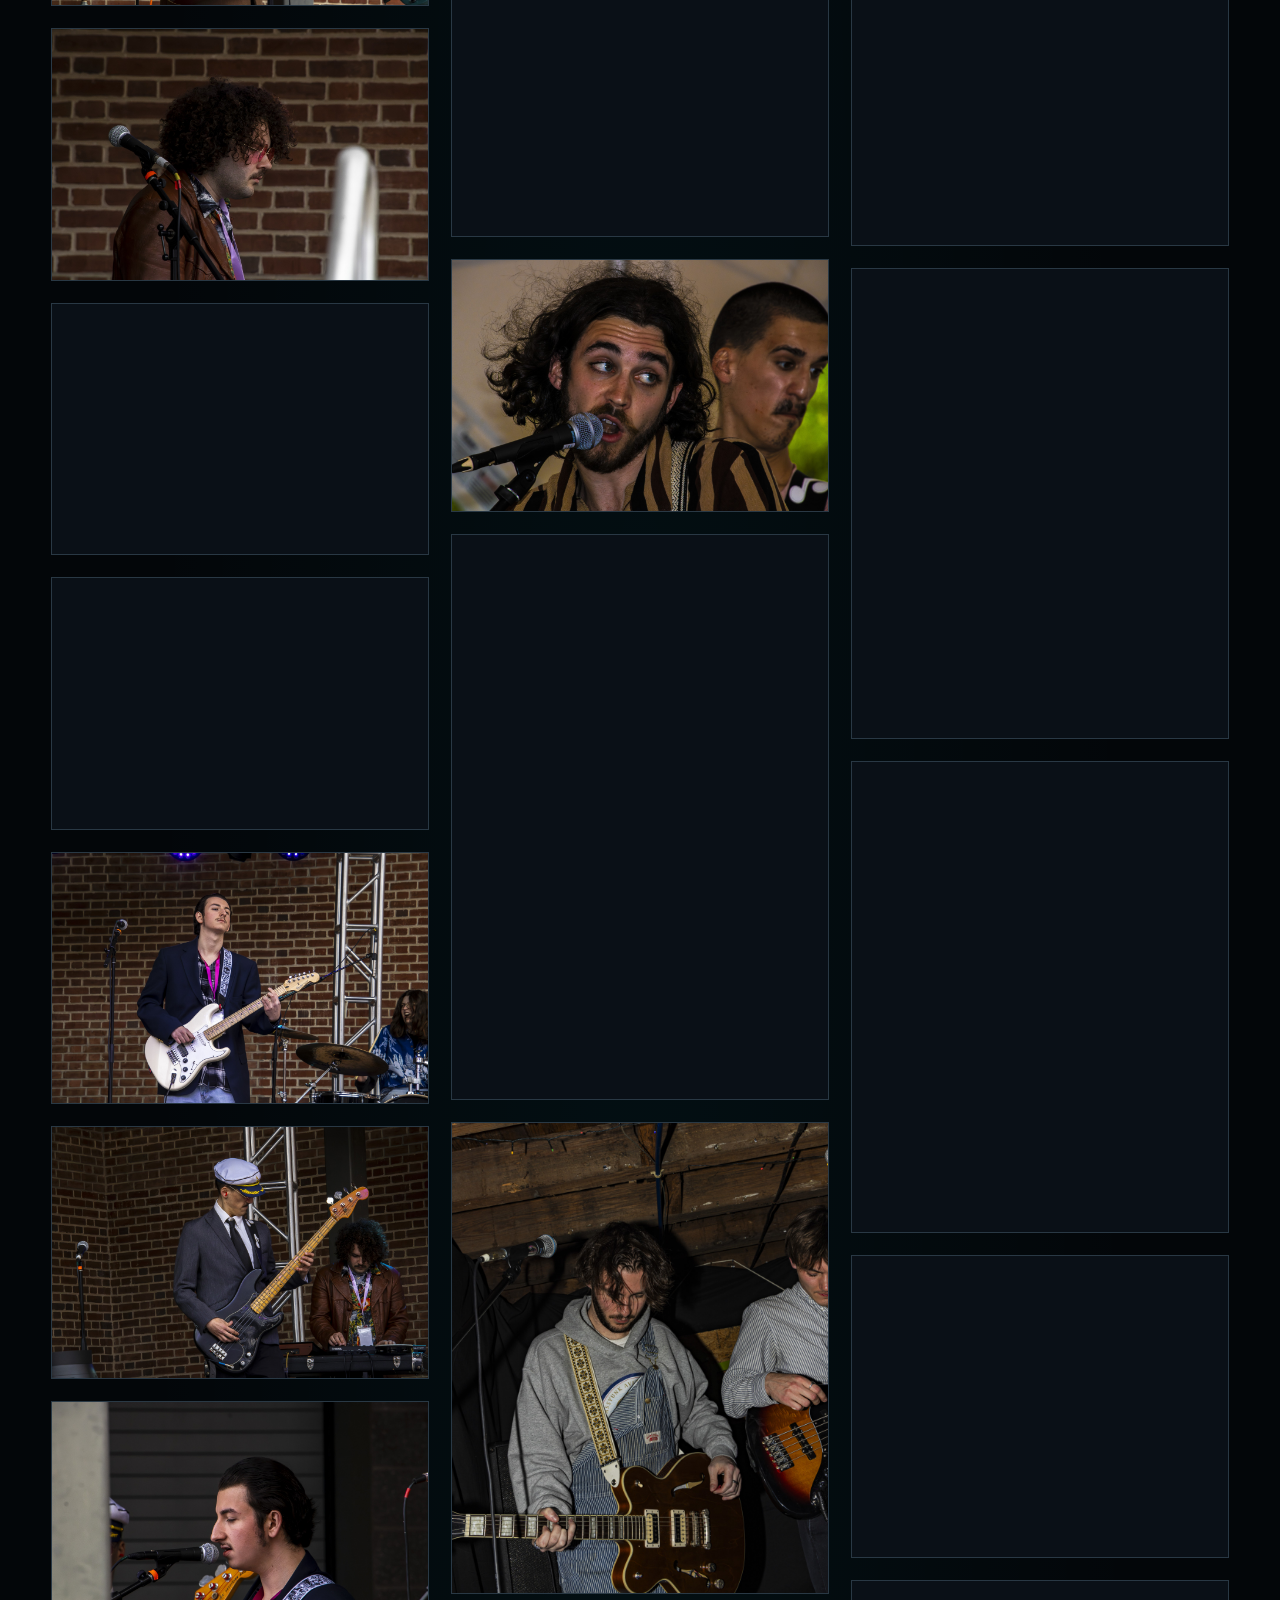
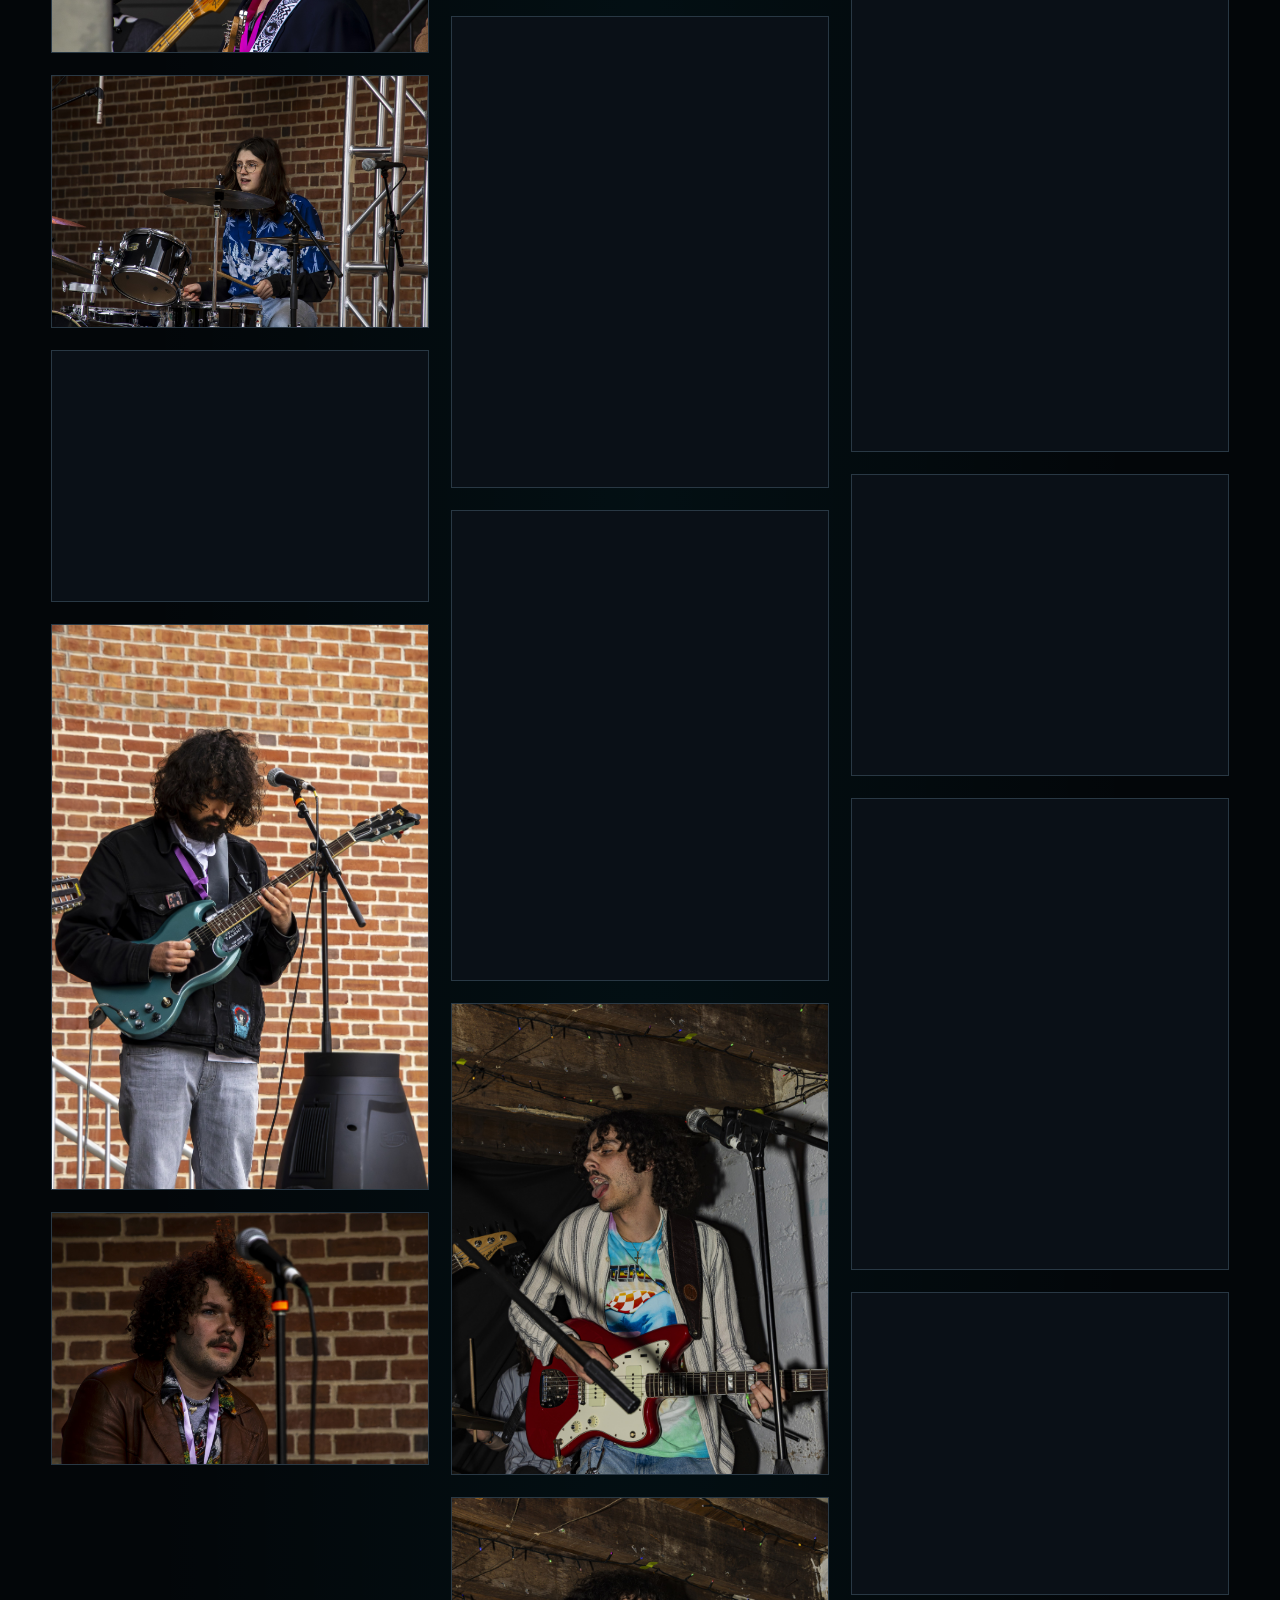
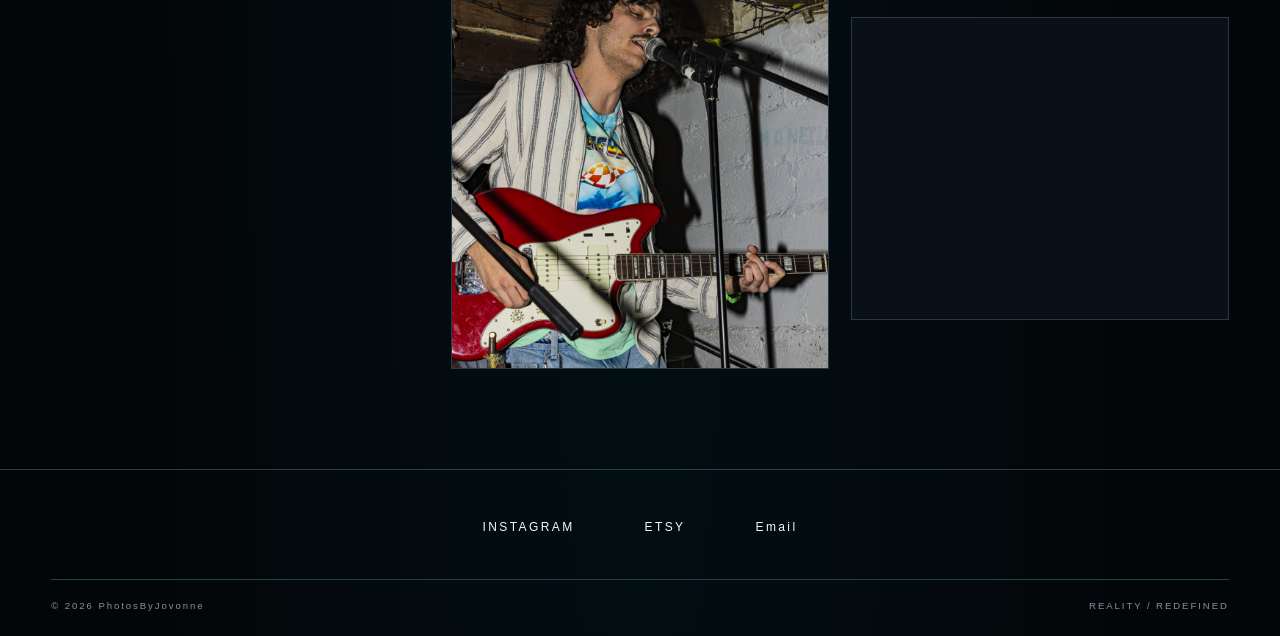
==== commit e491f9c7: "Paltrow batch photos" ====
--- a/events.html
+++ b/events.html
@@ -436,6 +436,90 @@
       loading="lazy"
       decoding="async"
     >
+     <img
+      src="images/events/PaltrowBand-01.jpg"
+      alt="Events photography by PhotosByJovonne"
+      loading="lazy"
+      decoding="async"
+    >
+     <img
+      src="images/events/PaltrowBand-02.jpg"
+      alt="Events photography by PhotosByJovonne"
+      loading="lazy"
+      decoding="async"
+    >
+     <img
+      src="images/events/PaltrowBand-03.jpg"
+      alt="Events photography by PhotosByJovonne"
+      loading="lazy"
+      decoding="async"
+    >
+     <img
+      src="images/events/PaltrowBand-04.jpg"
+      alt="Events photography by PhotosByJovonne"
+      loading="lazy"
+      decoding="async"
+    >
+     <img
+      src="images/events/PaltrowBand-05.jpg"
+      alt="Events photography by PhotosByJovonne"
+      loading="lazy"
+      decoding="async"
+    >
+     <img
+      src="images/events/PaltrowBand-06.jpg"
+      alt="Events photography by PhotosByJovonne"
+      loading="lazy"
+      decoding="async"
+    >
+     <img
+      src="images/events/PaltrowBand-07.jpg"
+      alt="Events photography by PhotosByJovonne"
+      loading="lazy"
+      decoding="async"
+    >
+     <img
+      src="images/events/PaltrowBand-08.jpg"
+      alt="Events photography by PhotosByJovonne"
+      loading="lazy"
+      decoding="async"
+    >
+     <img
+      src="images/events/PaltrowBand-09.jpg"
+      alt="Events photography by PhotosByJovonne"
+      loading="lazy"
+      decoding="async"
+    >
+     <img
+      src="images/events/PaltrowBand-10.jpg"
+      alt="Events photography by PhotosByJovonne"
+      loading="lazy"
+      decoding="async"
+    >
+     <img
+      src="images/events/PaltrowBand-11.jpg"
+      alt="Events photography by PhotosByJovonne"
+      loading="lazy"
+      decoding="async"
+    >
+     <img
+      src="images/events/PaltrowBand-12.jpg"
+      alt="Events photography by PhotosByJovonne"
+      loading="lazy"
+      decoding="async"
+    >
+     <img
+      src="images/events/PaltrowBand-13.jpg"
+      alt="Events photography by PhotosByJovonne"
+      loading="lazy"
+      decoding="async"
+    >
+     <img
+      src="images/events/PaltrowBand-14.jpg"
+      alt="Events photography by PhotosByJovonne"
+      loading="lazy"
+      decoding="async"
+    >
     
   </div>
 </section>
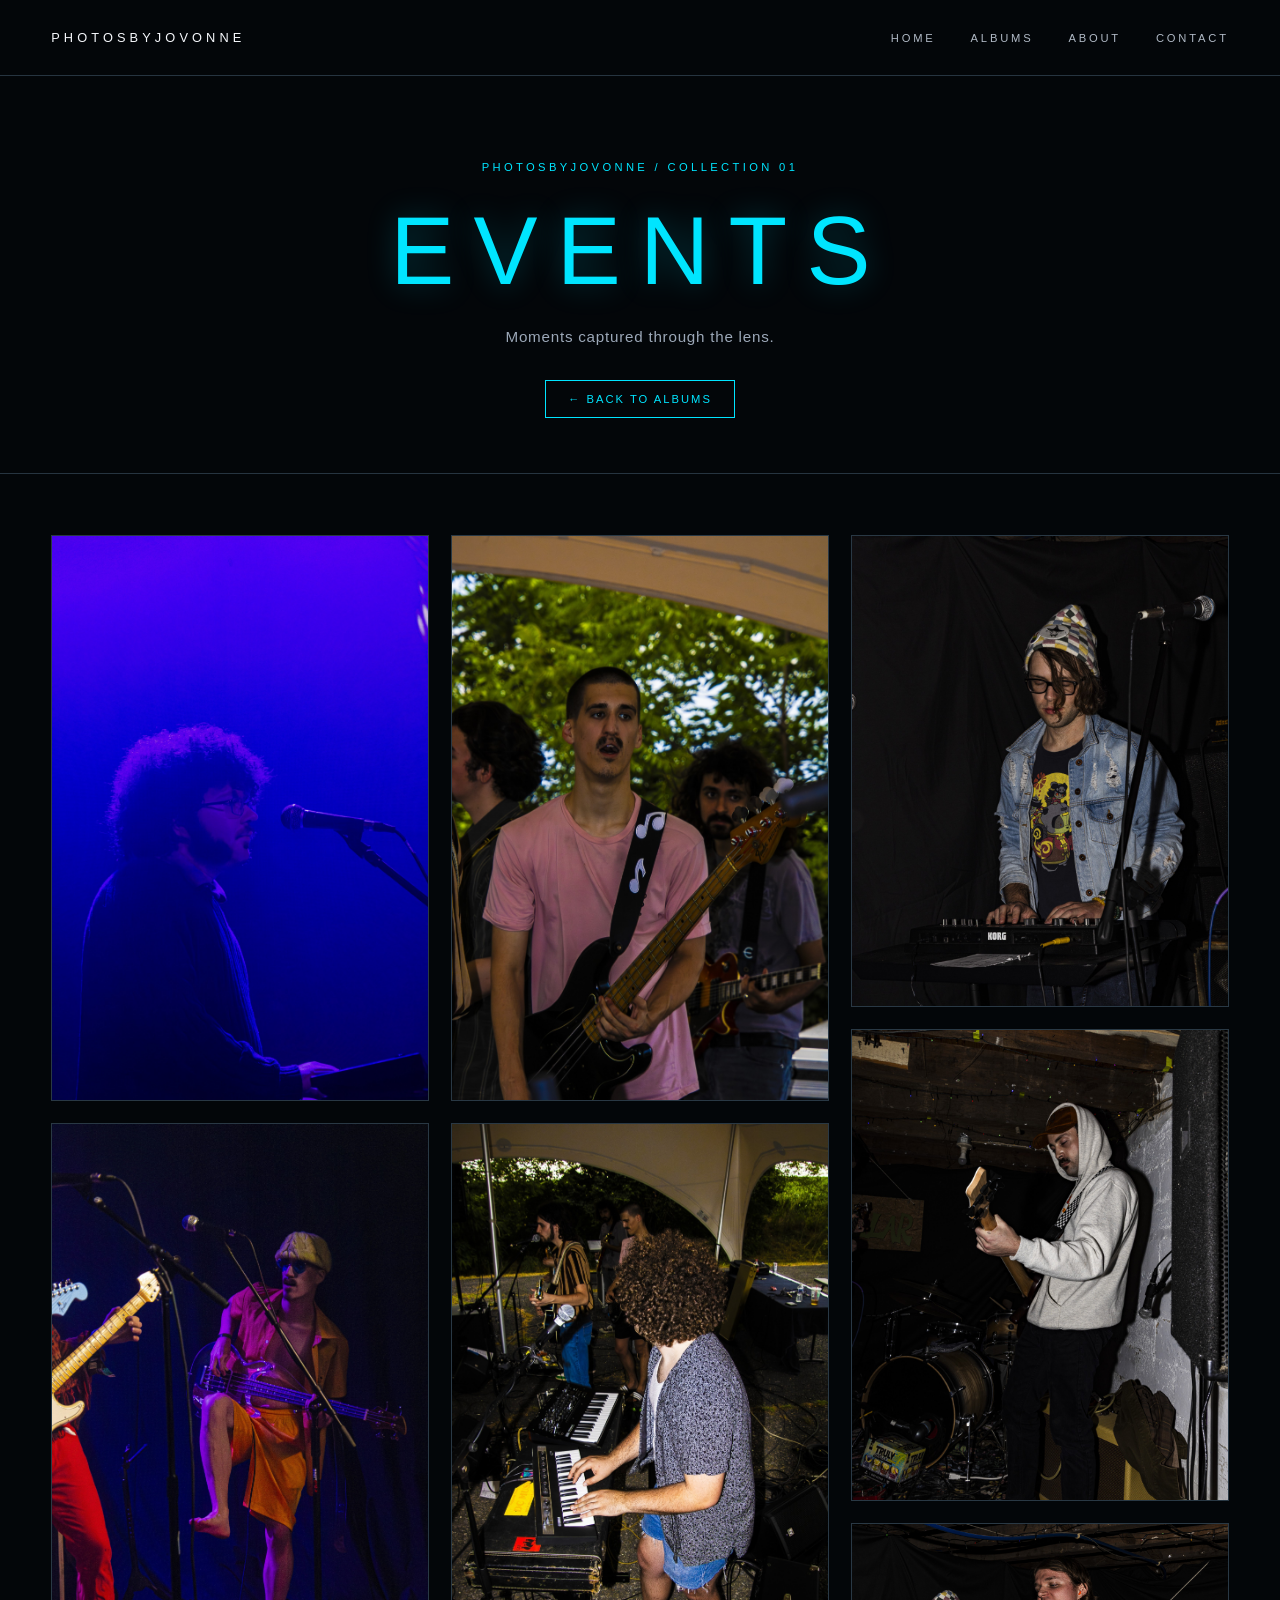
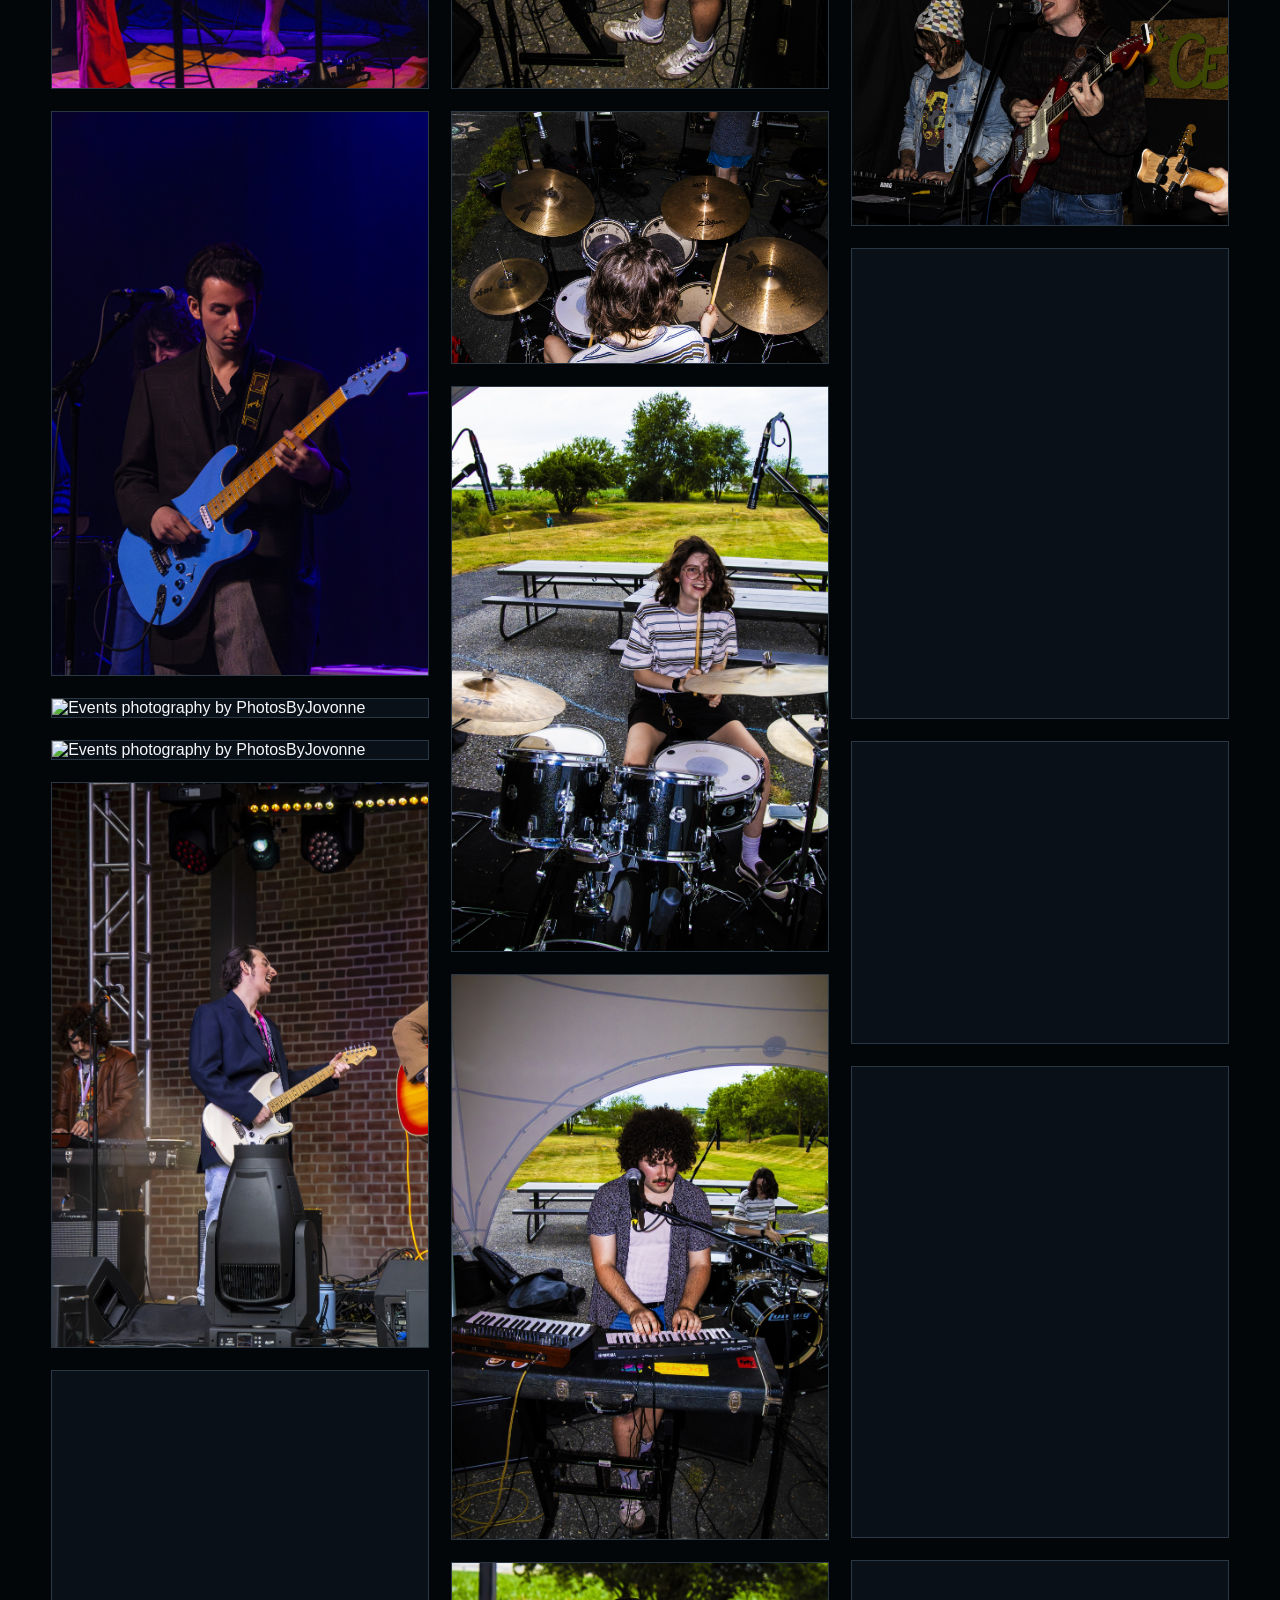
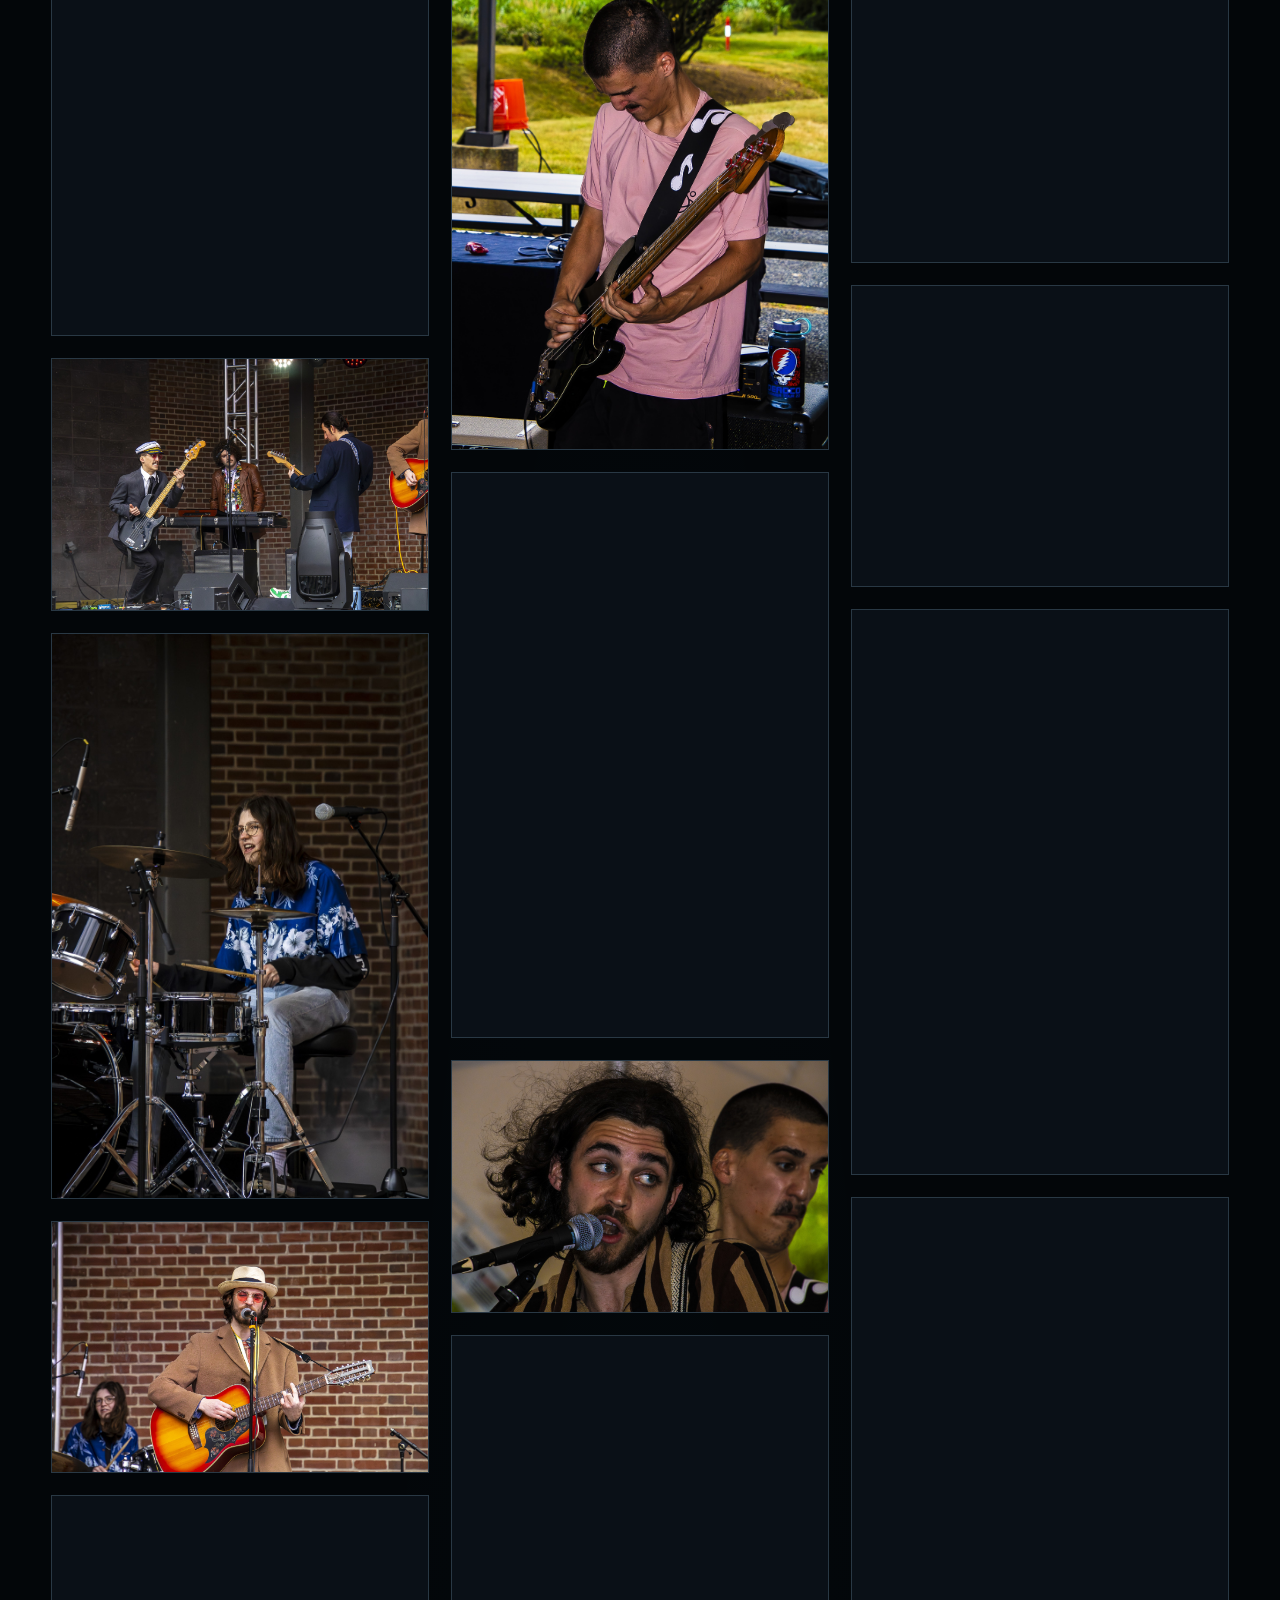
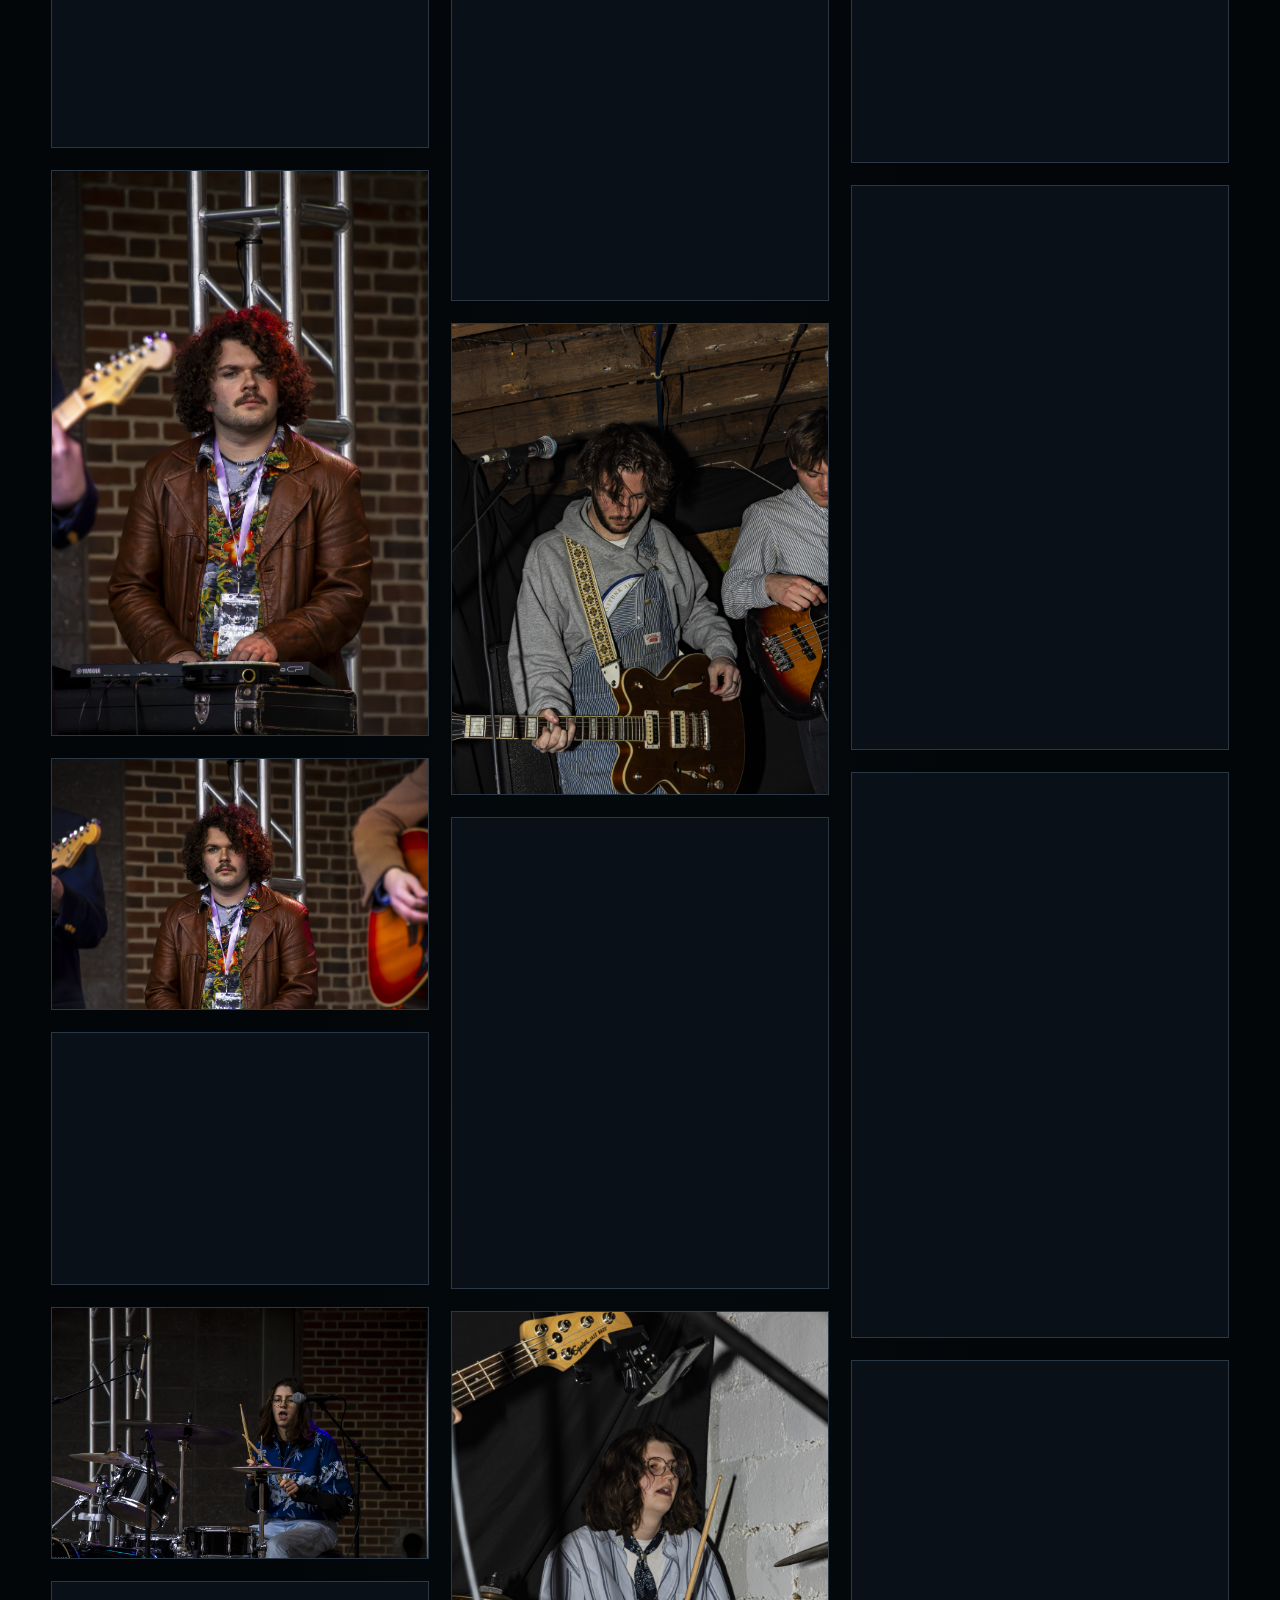
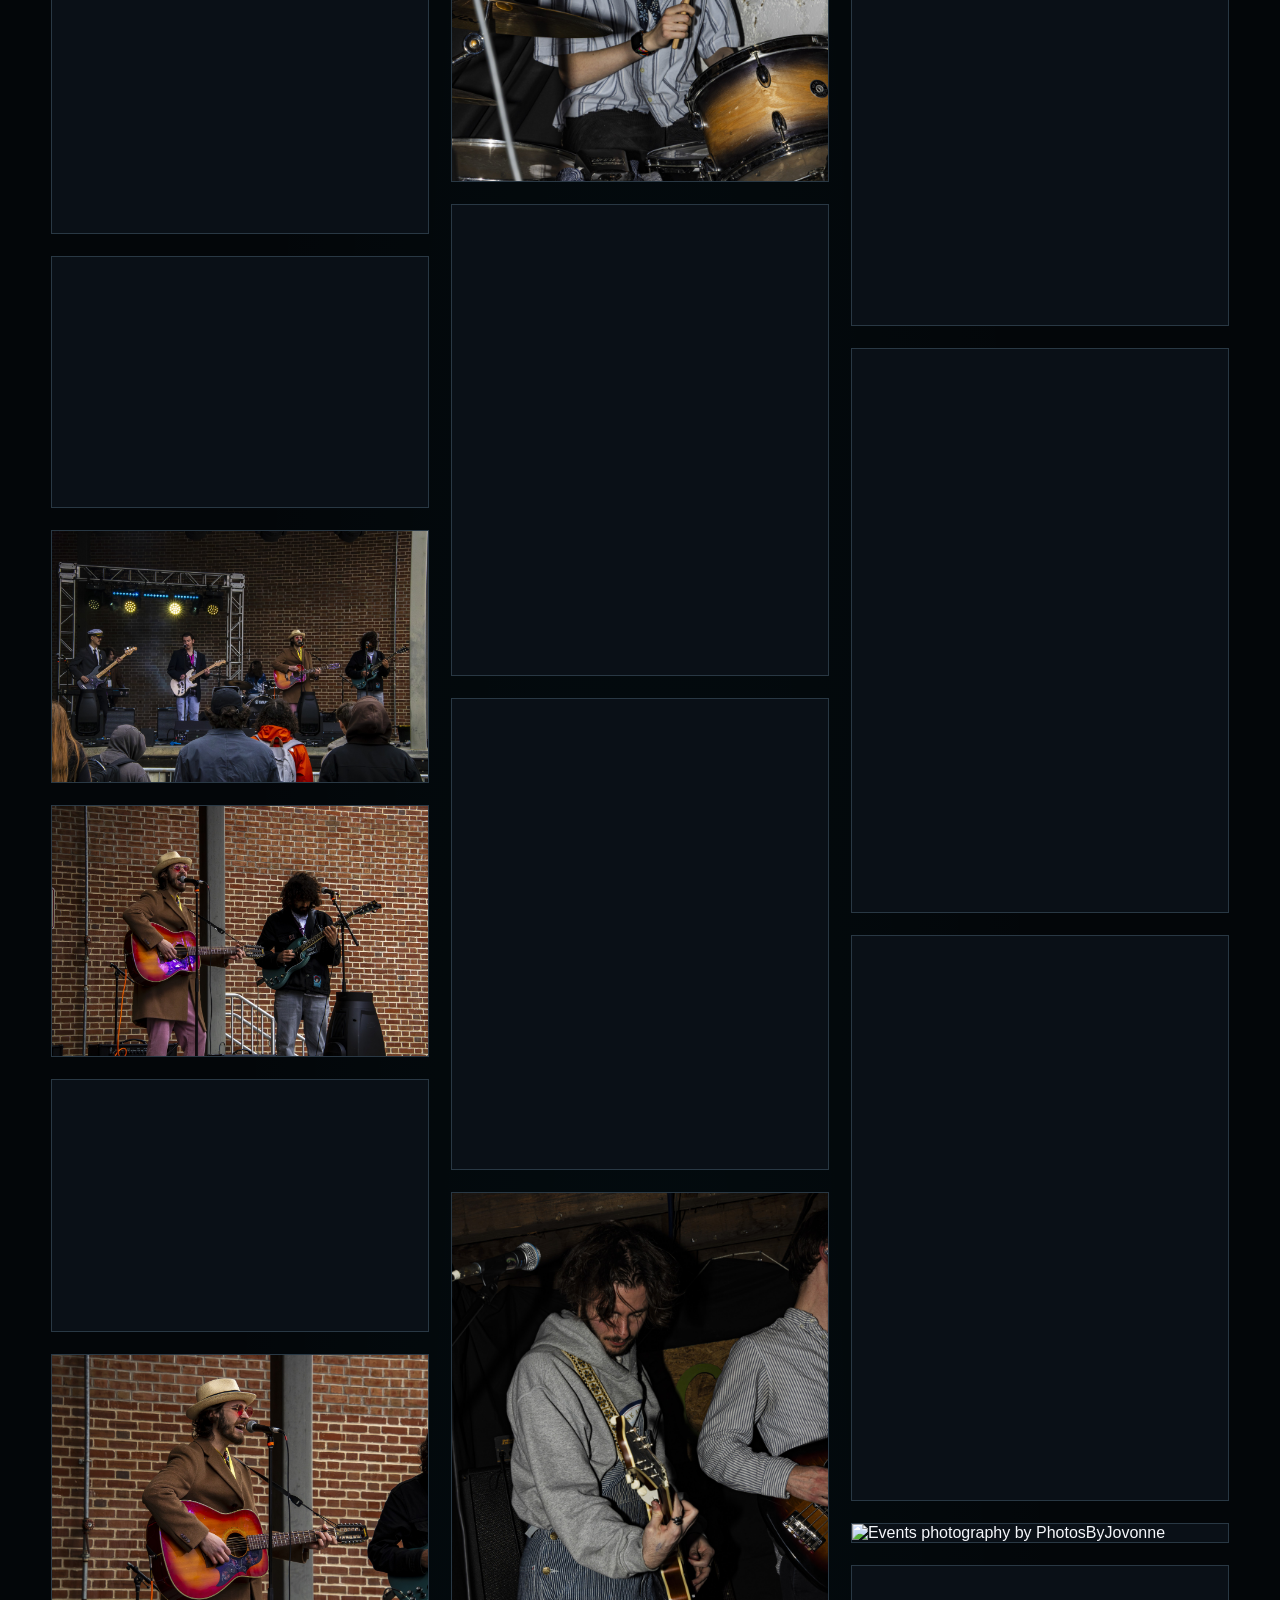
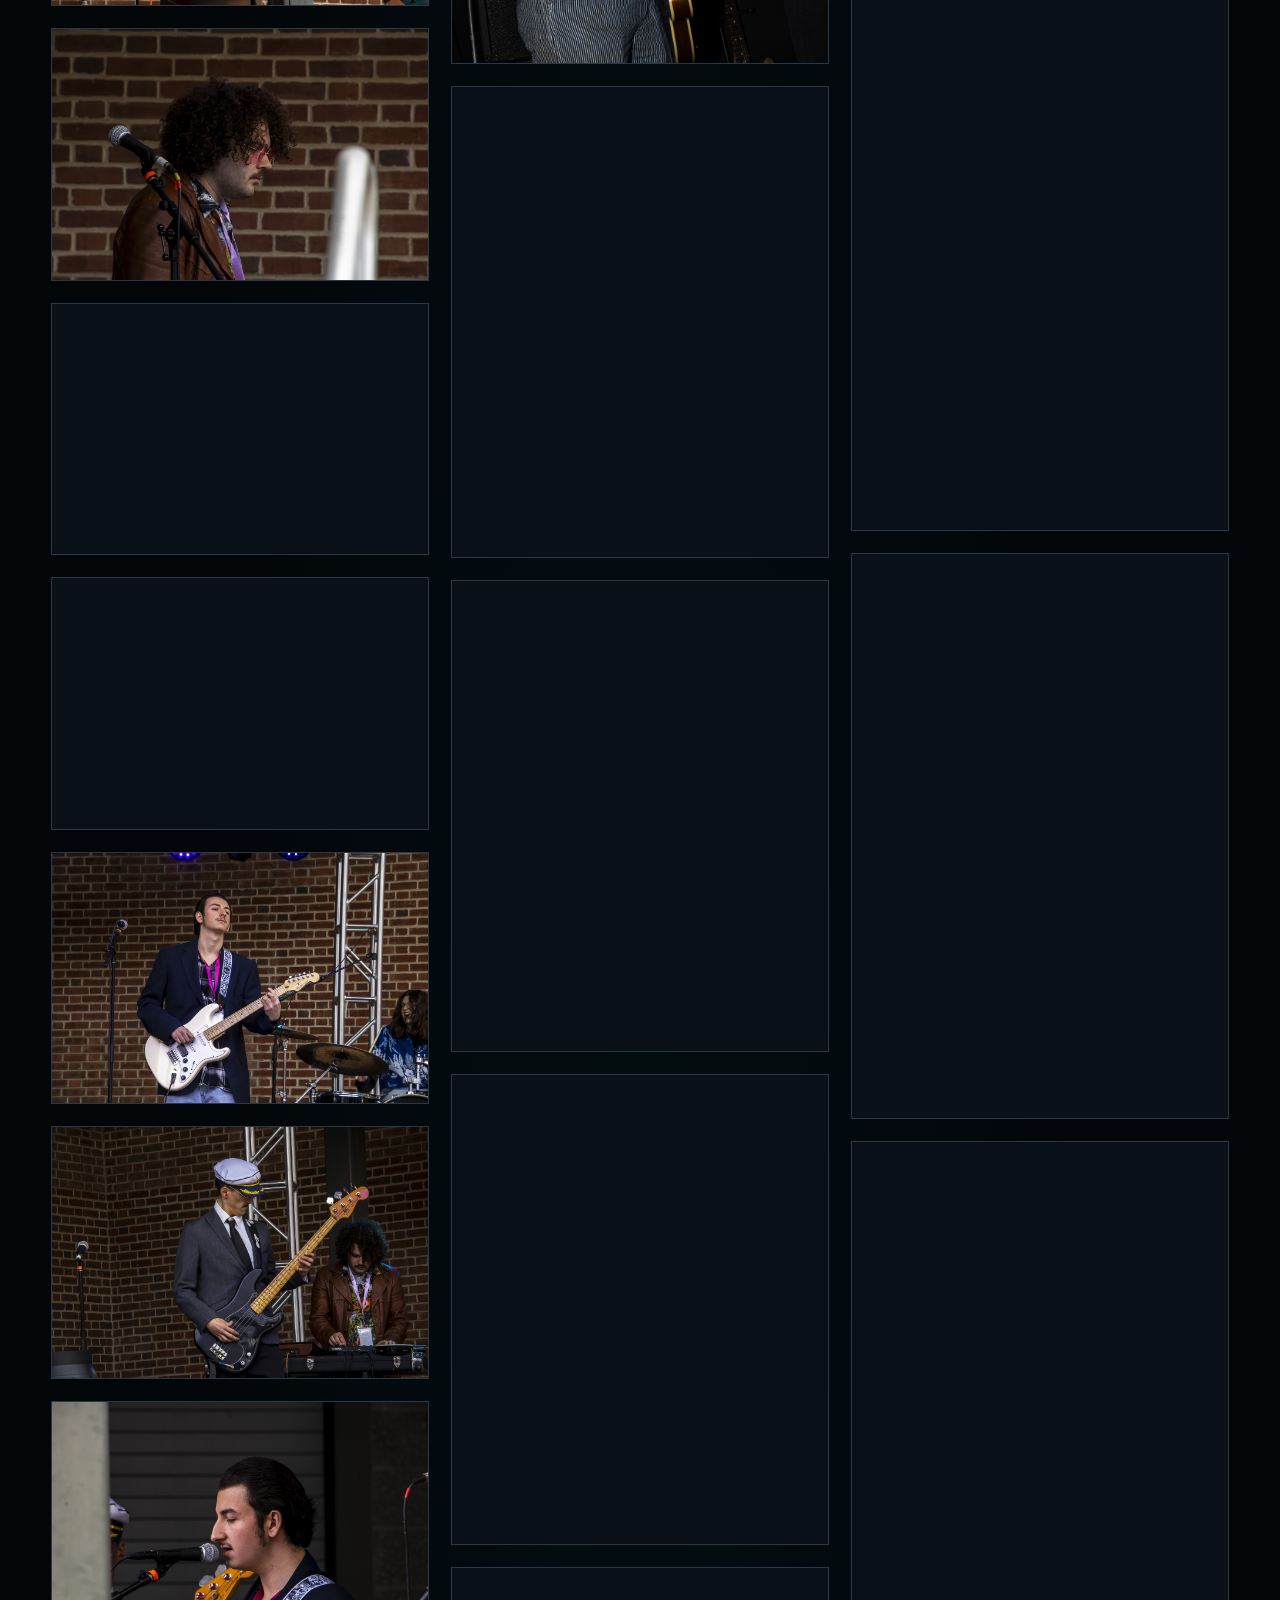
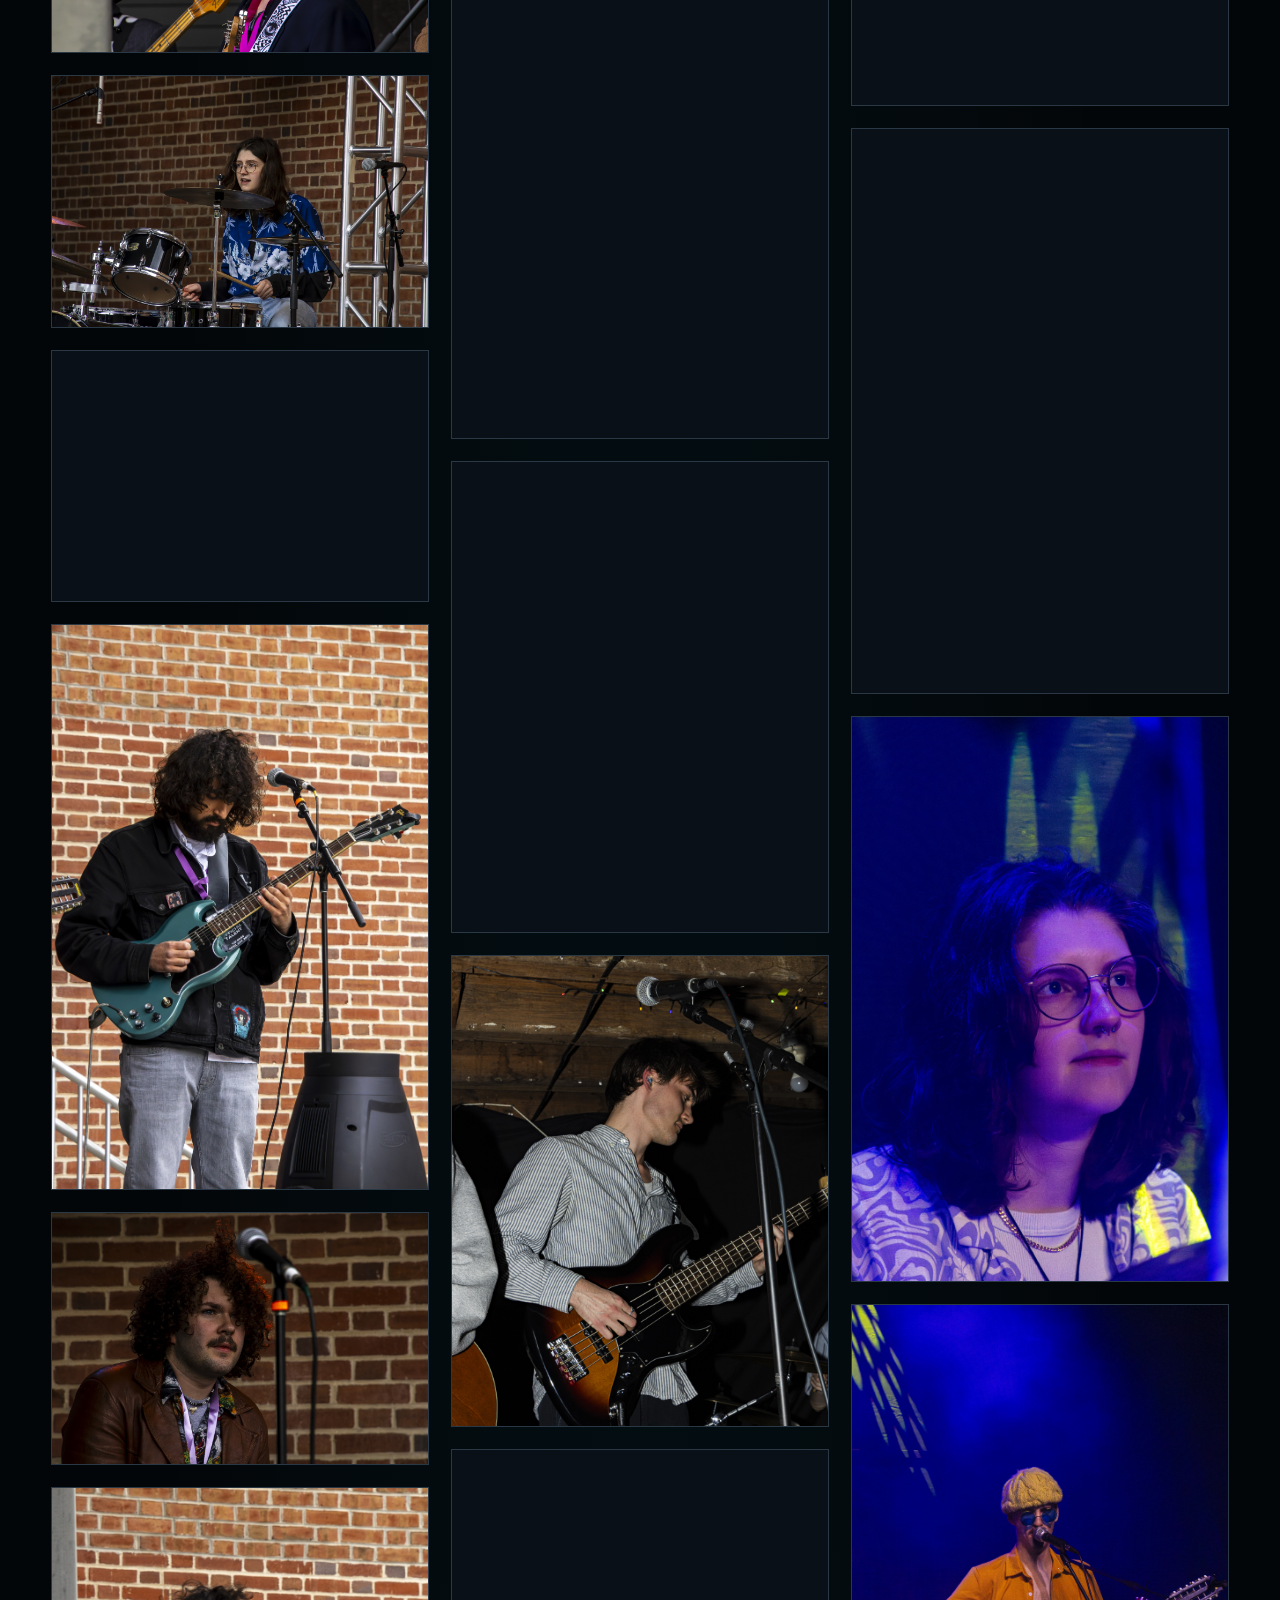
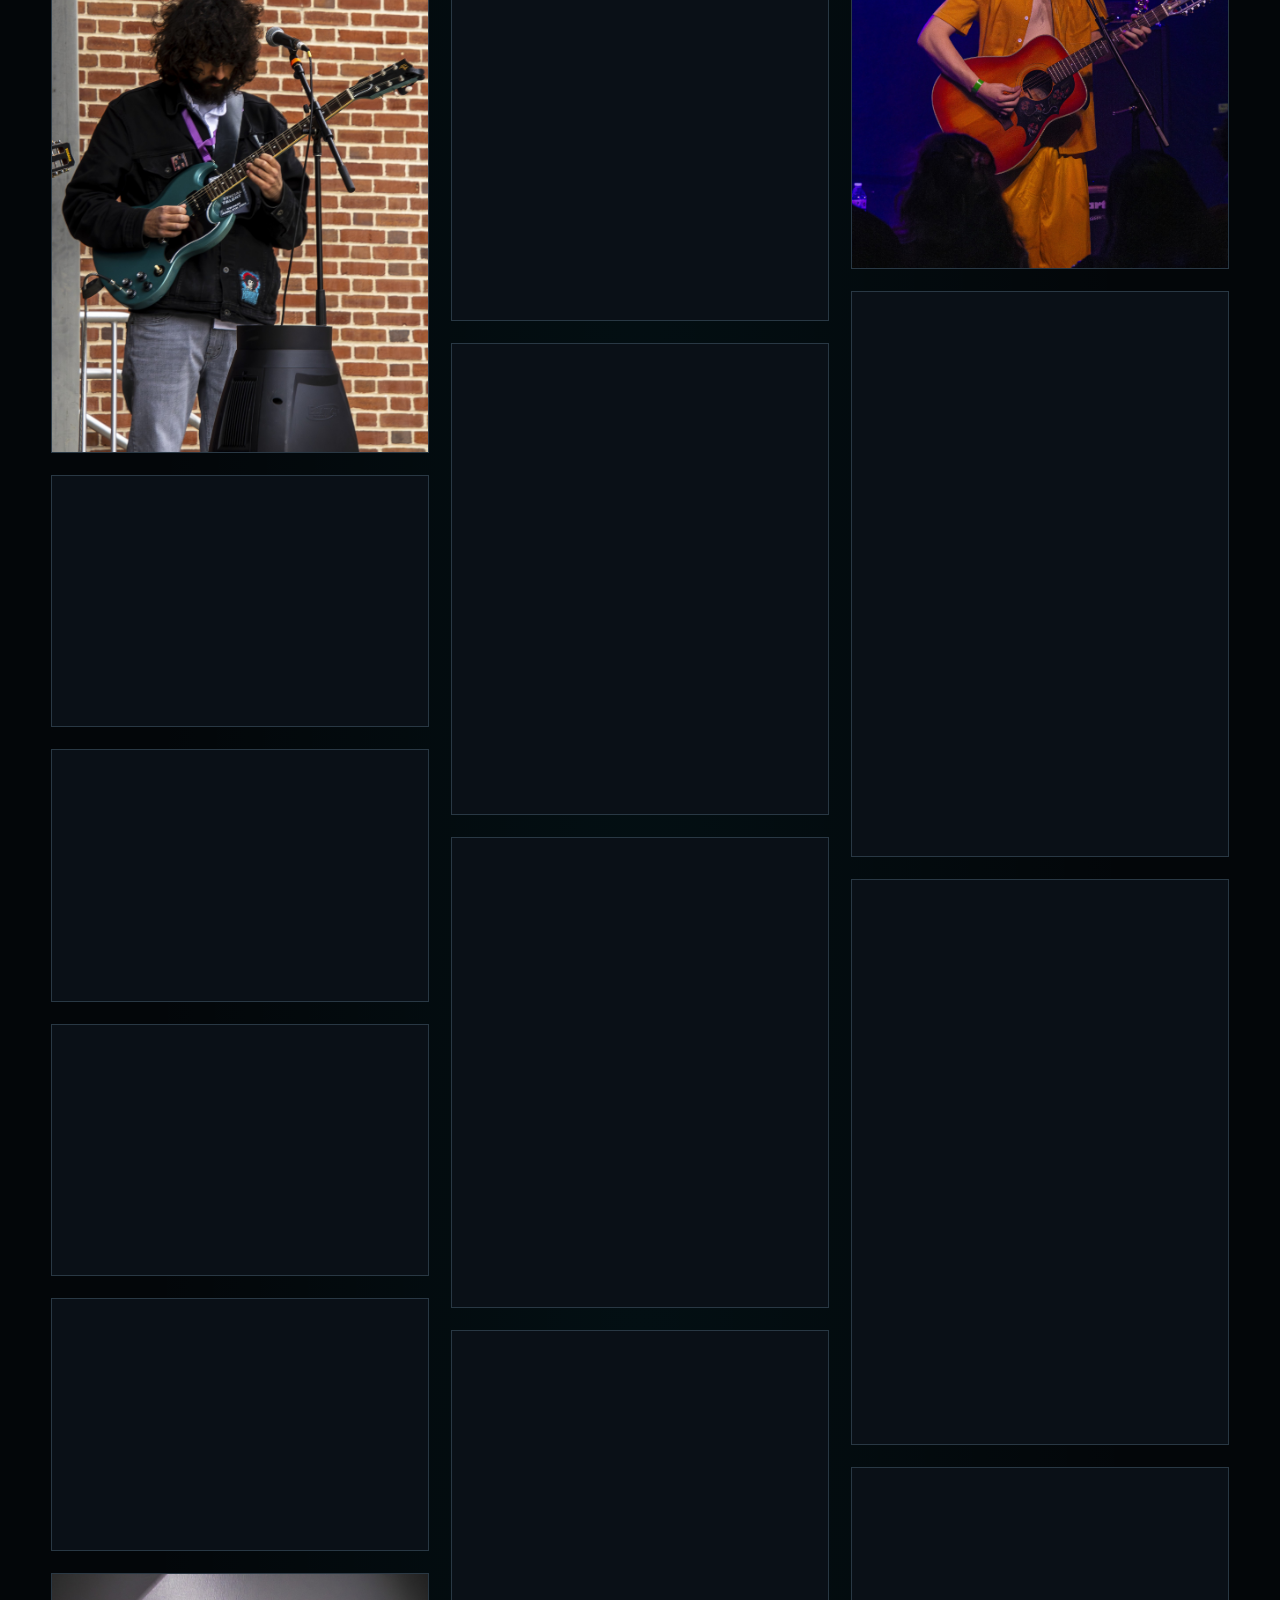
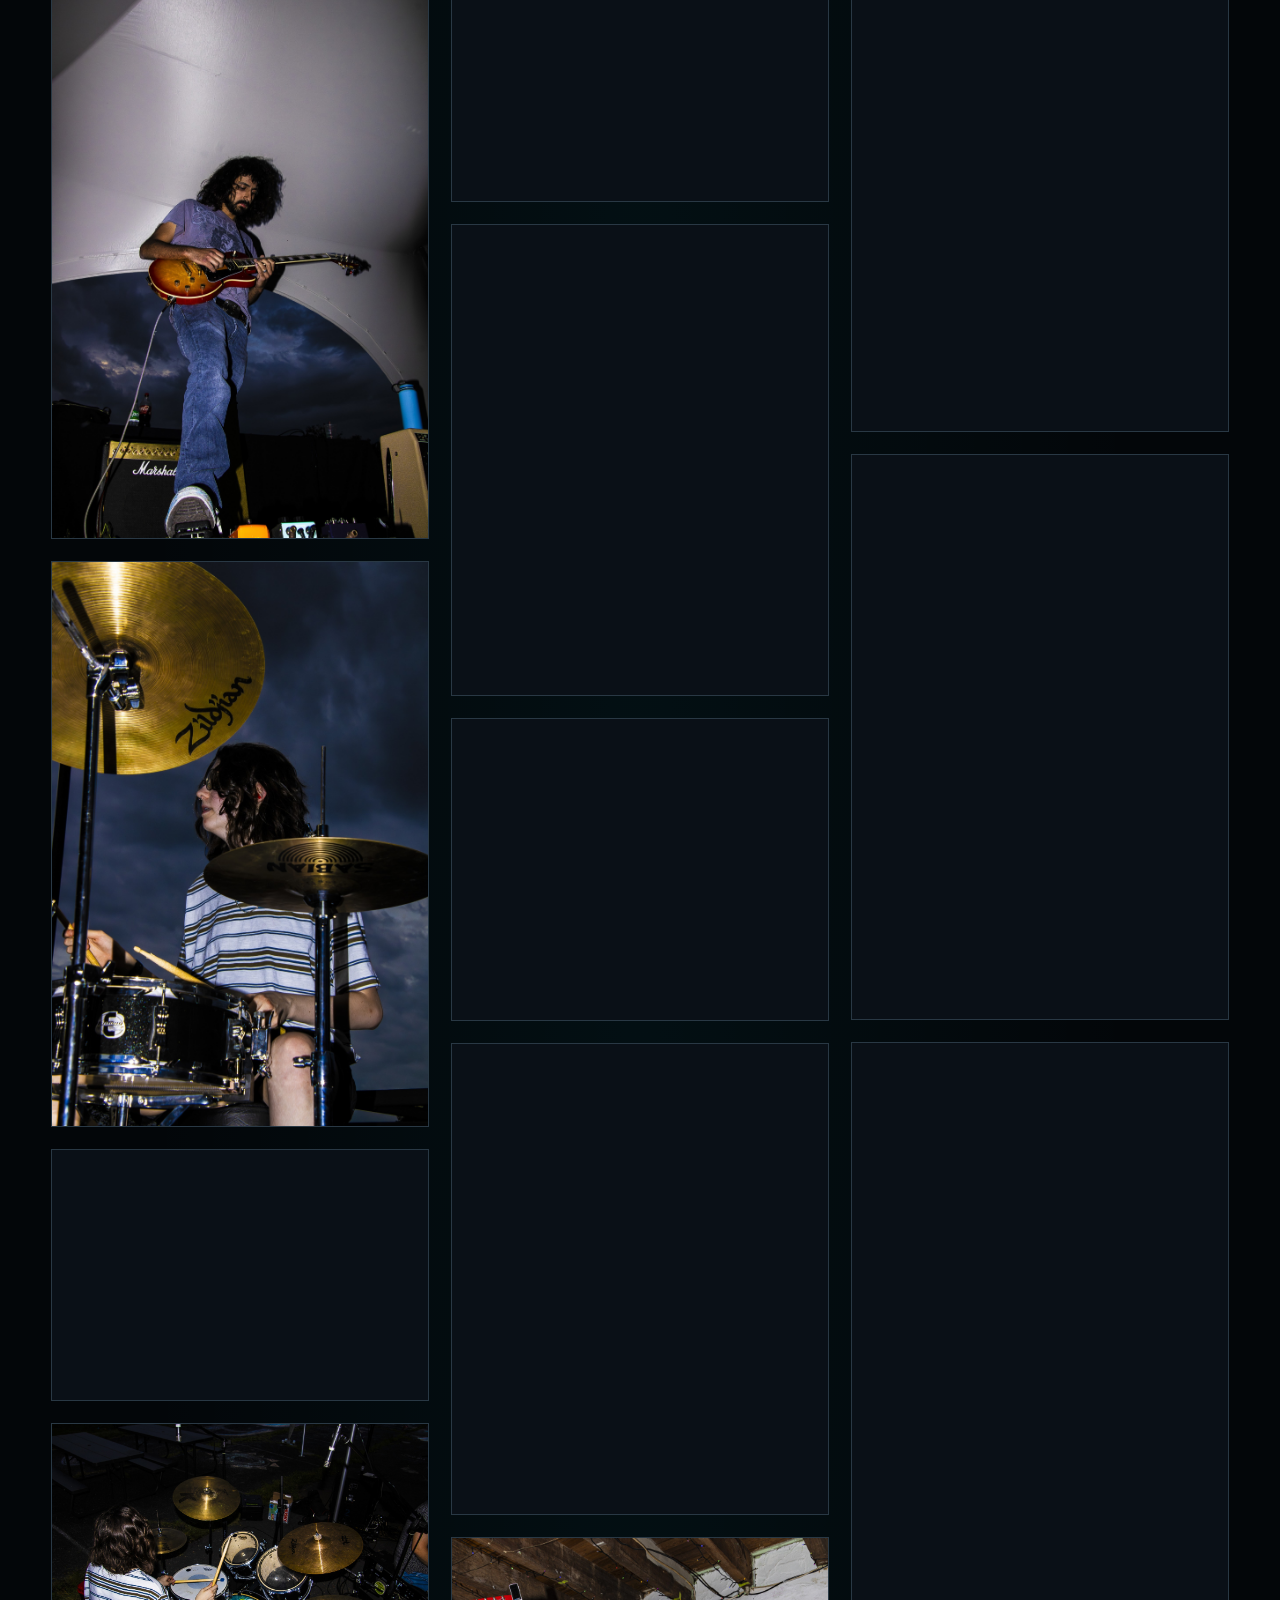
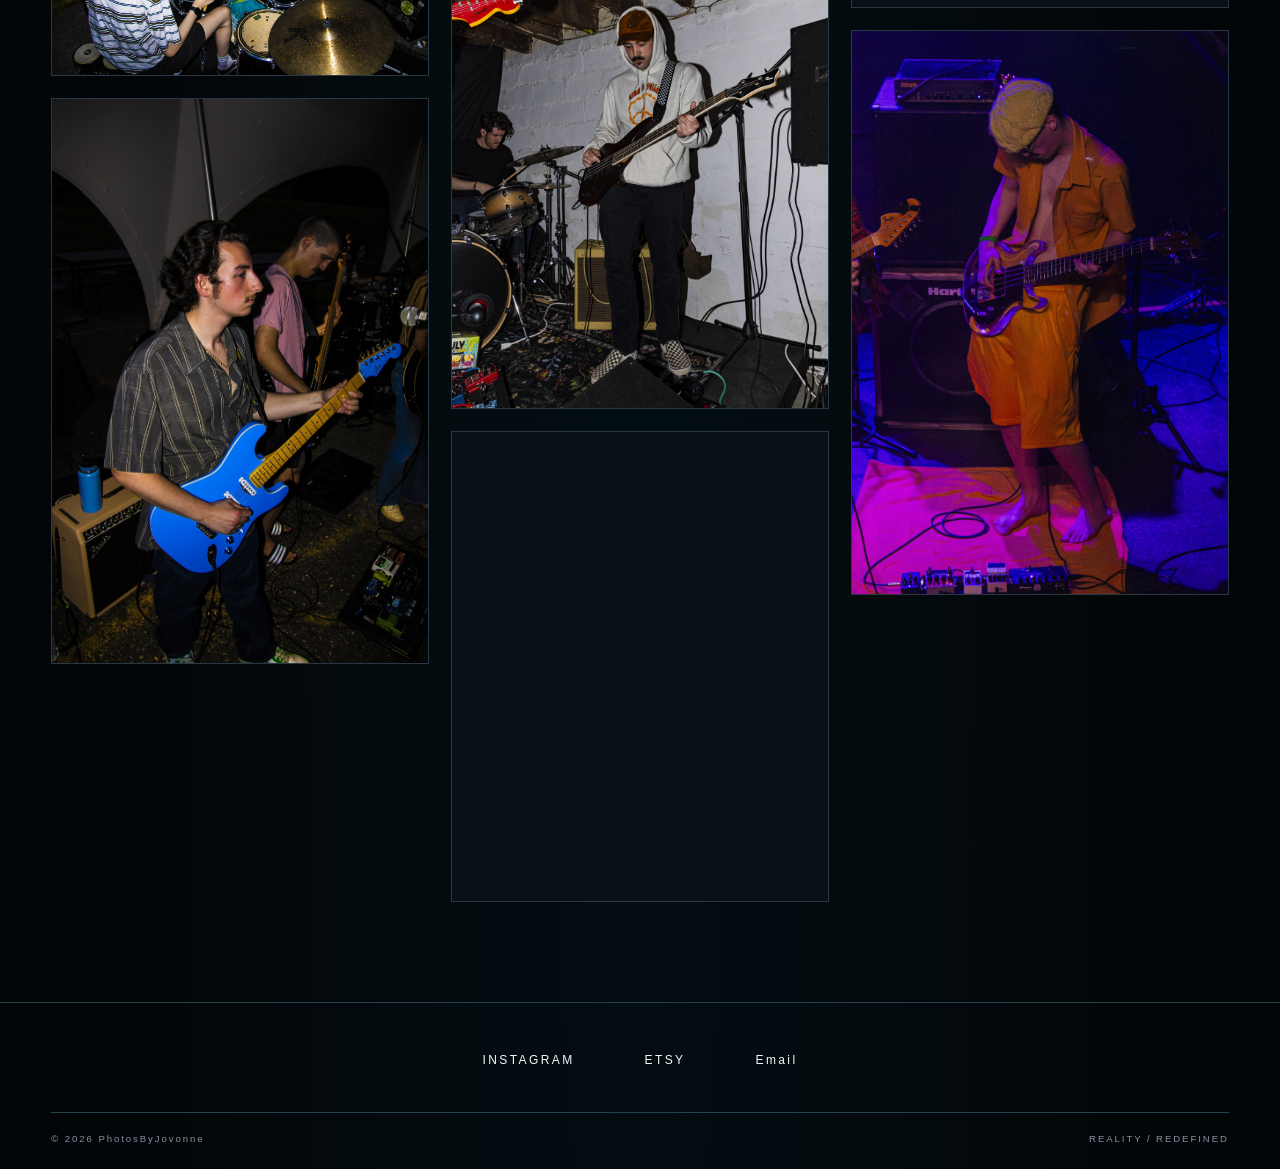
==== commit a3ae9977: "PhantomP Batch Photos" ====
--- a/events.html
+++ b/events.html
@@ -520,6 +520,126 @@
       loading="lazy"
       decoding="async"
     >
+    <img
+      src="images/events/PPSomewhere-01 (website photos).jpg"
+      alt="Events photography by PhotosByJovonne"
+      loading="lazy"
+      decoding="async"
+    >
+    <img
+      src="images/events/PPSomewhere-02 (website photos).jpg"
+      alt="Events photography by PhotosByJovonne"
+      loading="lazy"
+      decoding="async"
+    >
+    <img
+      src="images/events/PPSomewhere-03 (website photos).jpg"
+      alt="Events photography by PhotosByJovonne"
+      loading="lazy"
+      decoding="async"
+    >
+    <img
+      src="images/events/PPSomewhere-04 (website photos).jpg"
+      alt="Events photography by PhotosByJovonne"
+      loading="lazy"
+      decoding="async"
+    >
+    <img
+      src="images/events/PPSomewhere-05 (website photos).jpg"
+      alt="Events photography by PhotosByJovonne"
+      loading="lazy"
+      decoding="async"
+    >
+    <img
+      src="images/events/PPSomewhere-06 (website photos).jpg"
+      alt="Events photography by PhotosByJovonne"
+      loading="lazy"
+      decoding="async"
+    >
+    <img
+      src="images/events/PPSomewhere-07 (website photos).jpg"
+      alt="Events photography by PhotosByJovonne"
+      loading="lazy"
+      decoding="async"
+    >
+    <img
+      src="images/events/PPSomewhere-08 (website photos).jpg"
+      alt="Events photography by PhotosByJovonne"
+      loading="lazy"
+      decoding="async"
+    >
+    <img
+      src="images/events/PPSomewhere-09 (website photos).jpg"
+      alt="Events photography by PhotosByJovonne"
+      loading="lazy"
+      decoding="async"
+    >
+    <img
+      src="images/events/PPSomewhere-10 (website photos).jpg"
+      alt="Events photography by PhotosByJovonne"
+      loading="lazy"
+      decoding="async"
+    >
+    <img
+      src="images/events/PPSomewhere-11 (website photos).jpg"
+      alt="Events photography by PhotosByJovonne"
+      loading="lazy"
+      decoding="async"
+    >
+    <img
+      src="images/events/PPSomewhere-13 (website photos).jpg"
+      alt="Events photography by PhotosByJovonne"
+      loading="lazy"
+      decoding="async"
+    >
+    <img
+      src="images/events/PPSomewhere-12 (website photos).jpg"
+      alt="Events photography by PhotosByJovonne"
+      loading="lazy"
+      decoding="async"
+    >
+    <img
+      src="images/events/PPSomewhere-14 (website photos).jpg"
+      alt="Events photography by PhotosByJovonne"
+      loading="lazy"
+      decoding="async"
+    >
+    <img
+      src="images/events/PPSomewhere-15 (website photos).jpg"
+      alt="Events photography by PhotosByJovonne"
+      loading="lazy"
+      decoding="async"
+    >
+    <img
+      src="images/events/PPSomewhere-16 (website photos).jpg"
+      alt="Events photography by PhotosByJovonne"
+      loading="lazy"
+      decoding="async"
+    >
+    <img
+      src="images/events/PPSomewhere-17 (website photos).jpg"
+      alt="Events photography by PhotosByJovonne"
+      loading="lazy"
+      decoding="async"
+    >
+    <img
+      src="images/events/PPSomewhere-18 (website photos).jpg"
+      alt="Events photography by PhotosByJovonne"
+      loading="lazy"
+      decoding="async"
+    >
+    <img
+      src="images/events/PPSomewhere-19 (website photos).jpg"
+      alt="Events photography by PhotosByJovonne"
+      loading="lazy"
+      decoding="async"
+    >
+    <img
+      src="images/events/PPSomewhere-20 (website photos).jpg"
+      alt="Events photography by PhotosByJovonne"
+      loading="lazy"
+      decoding="async"
+    >
     
   </div>
 </section>
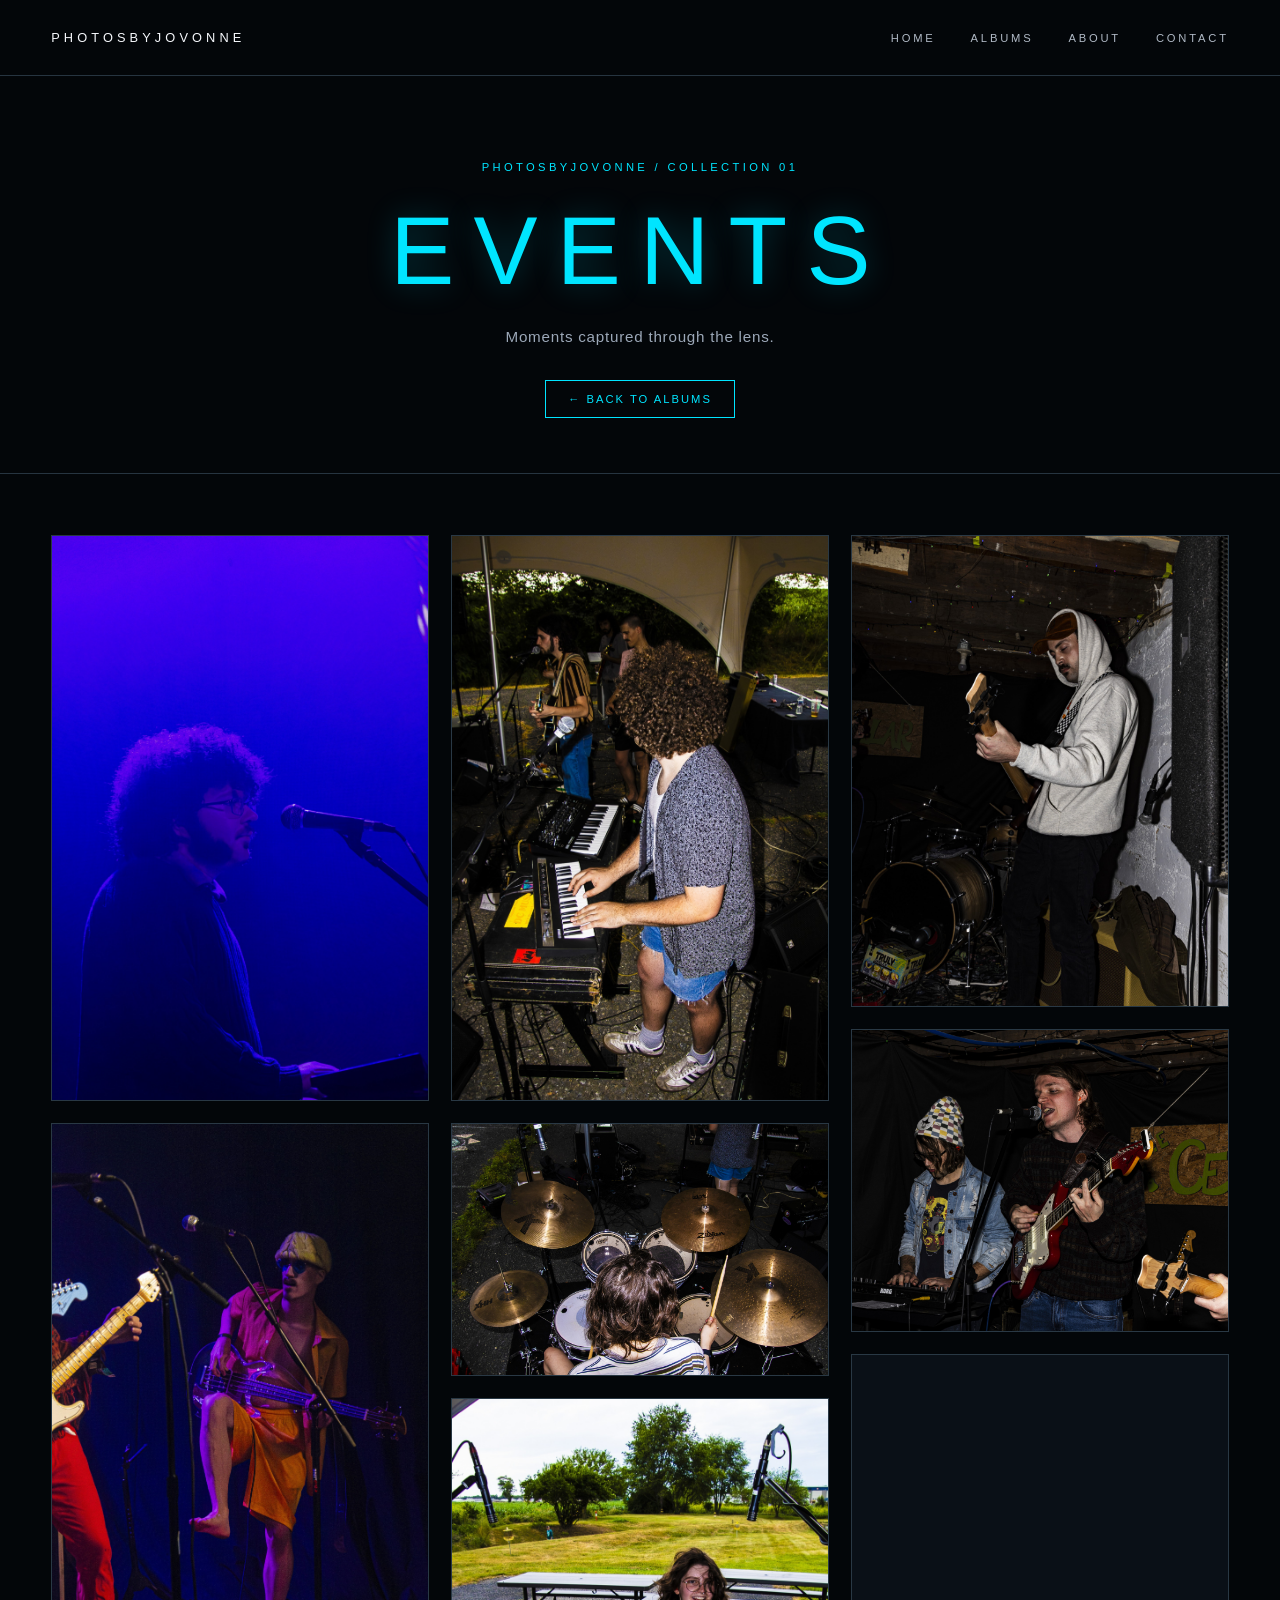
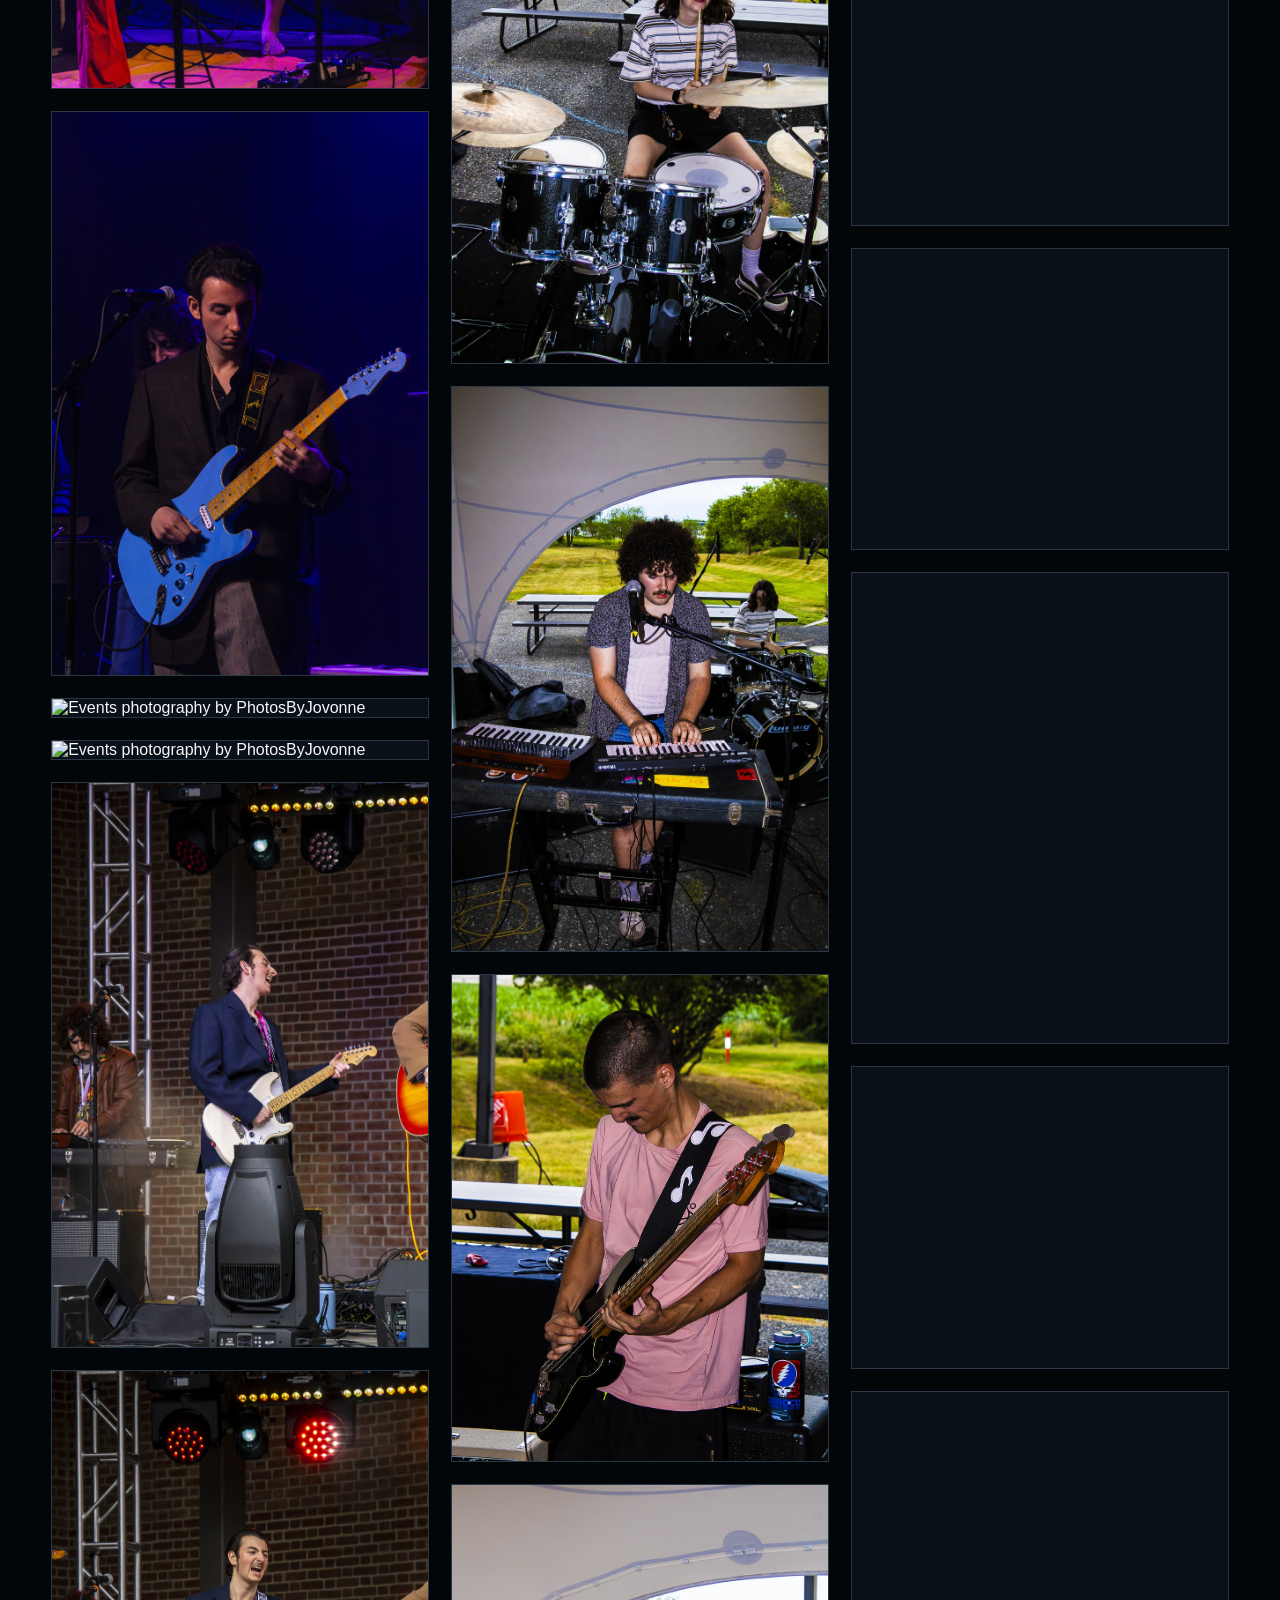
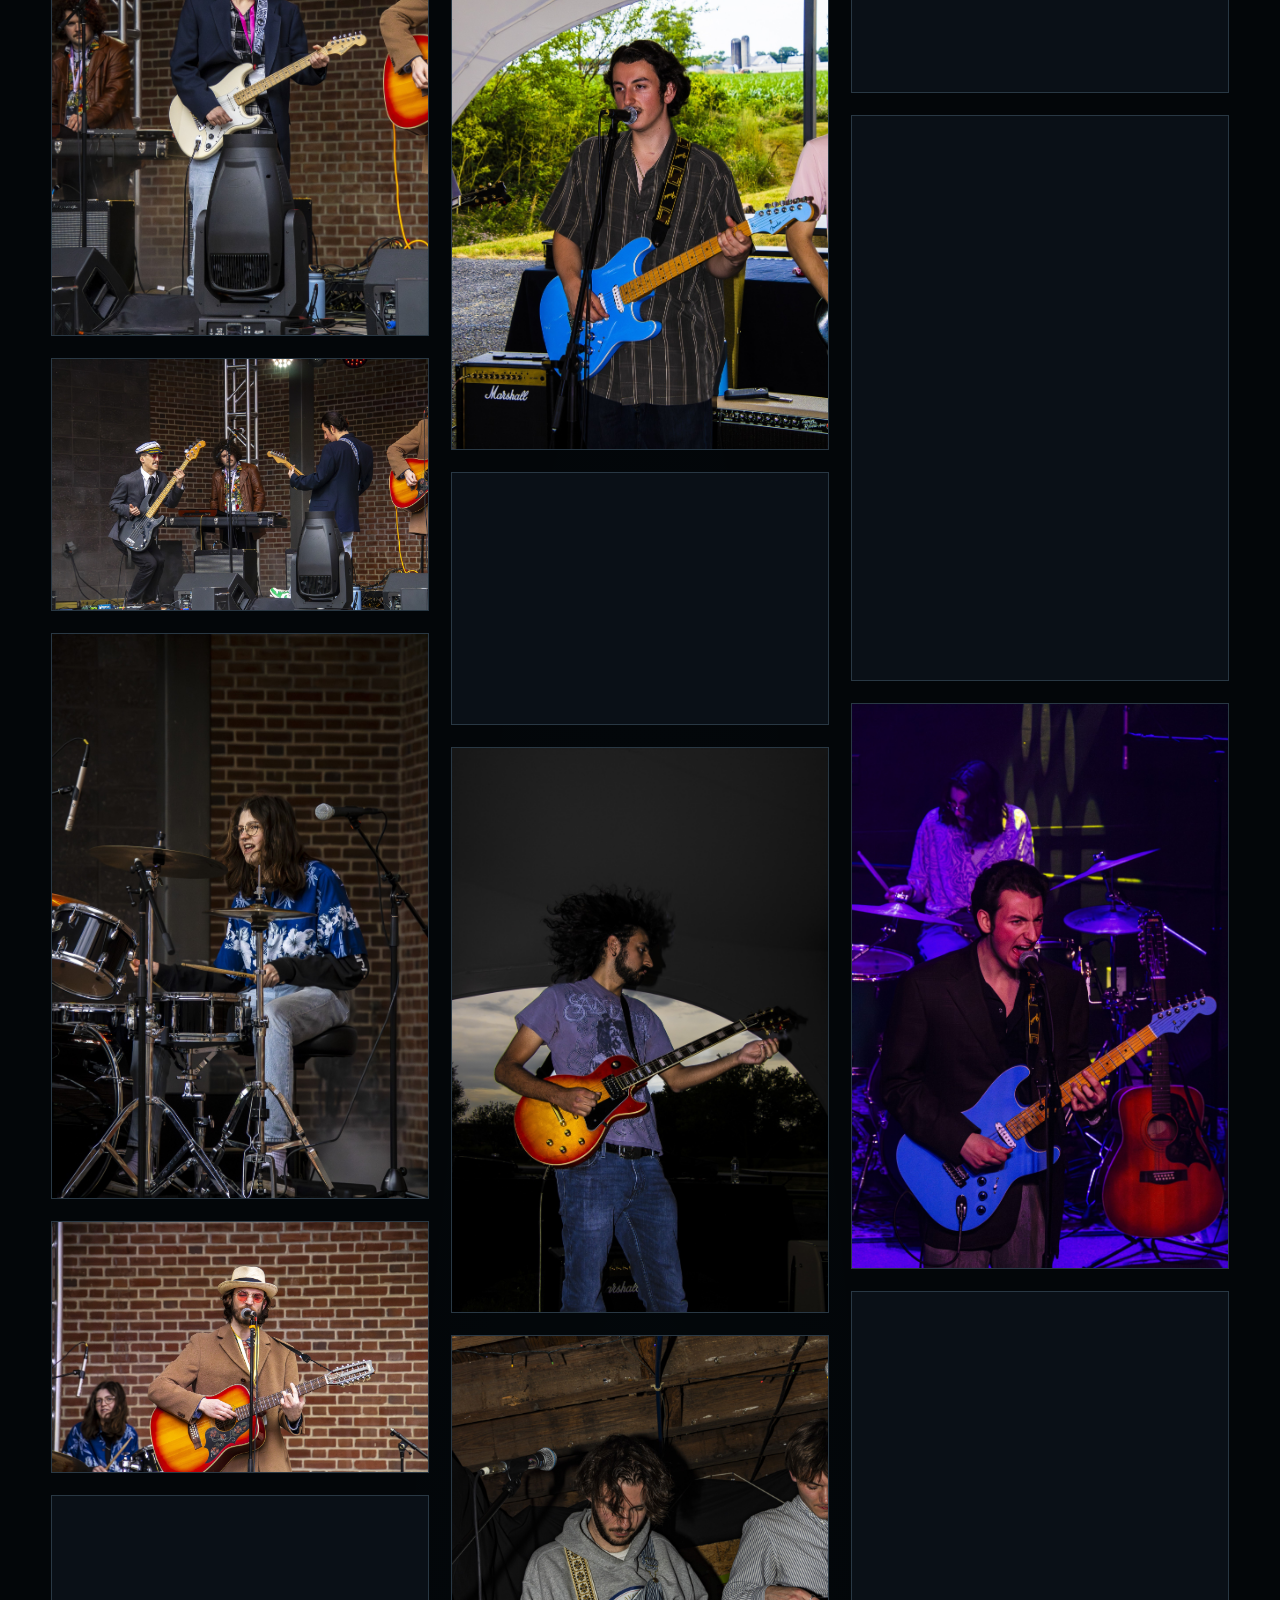
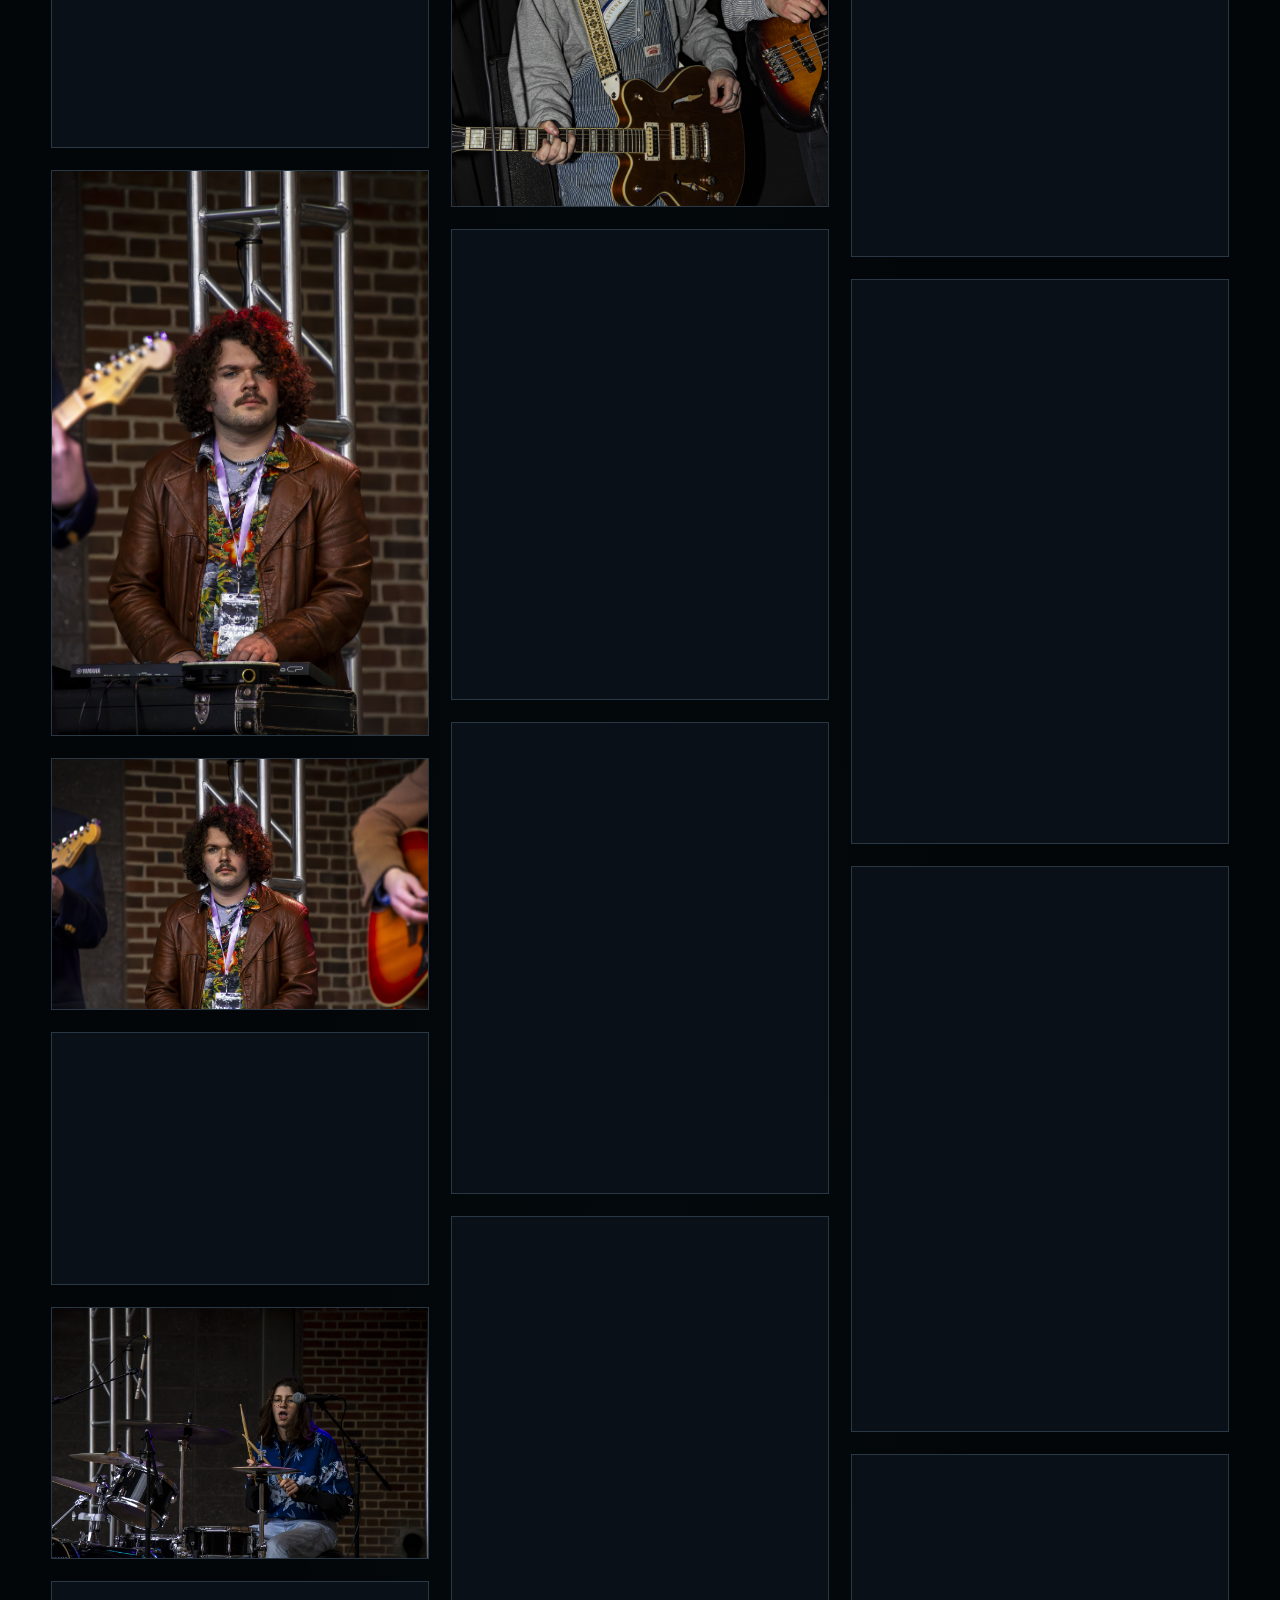
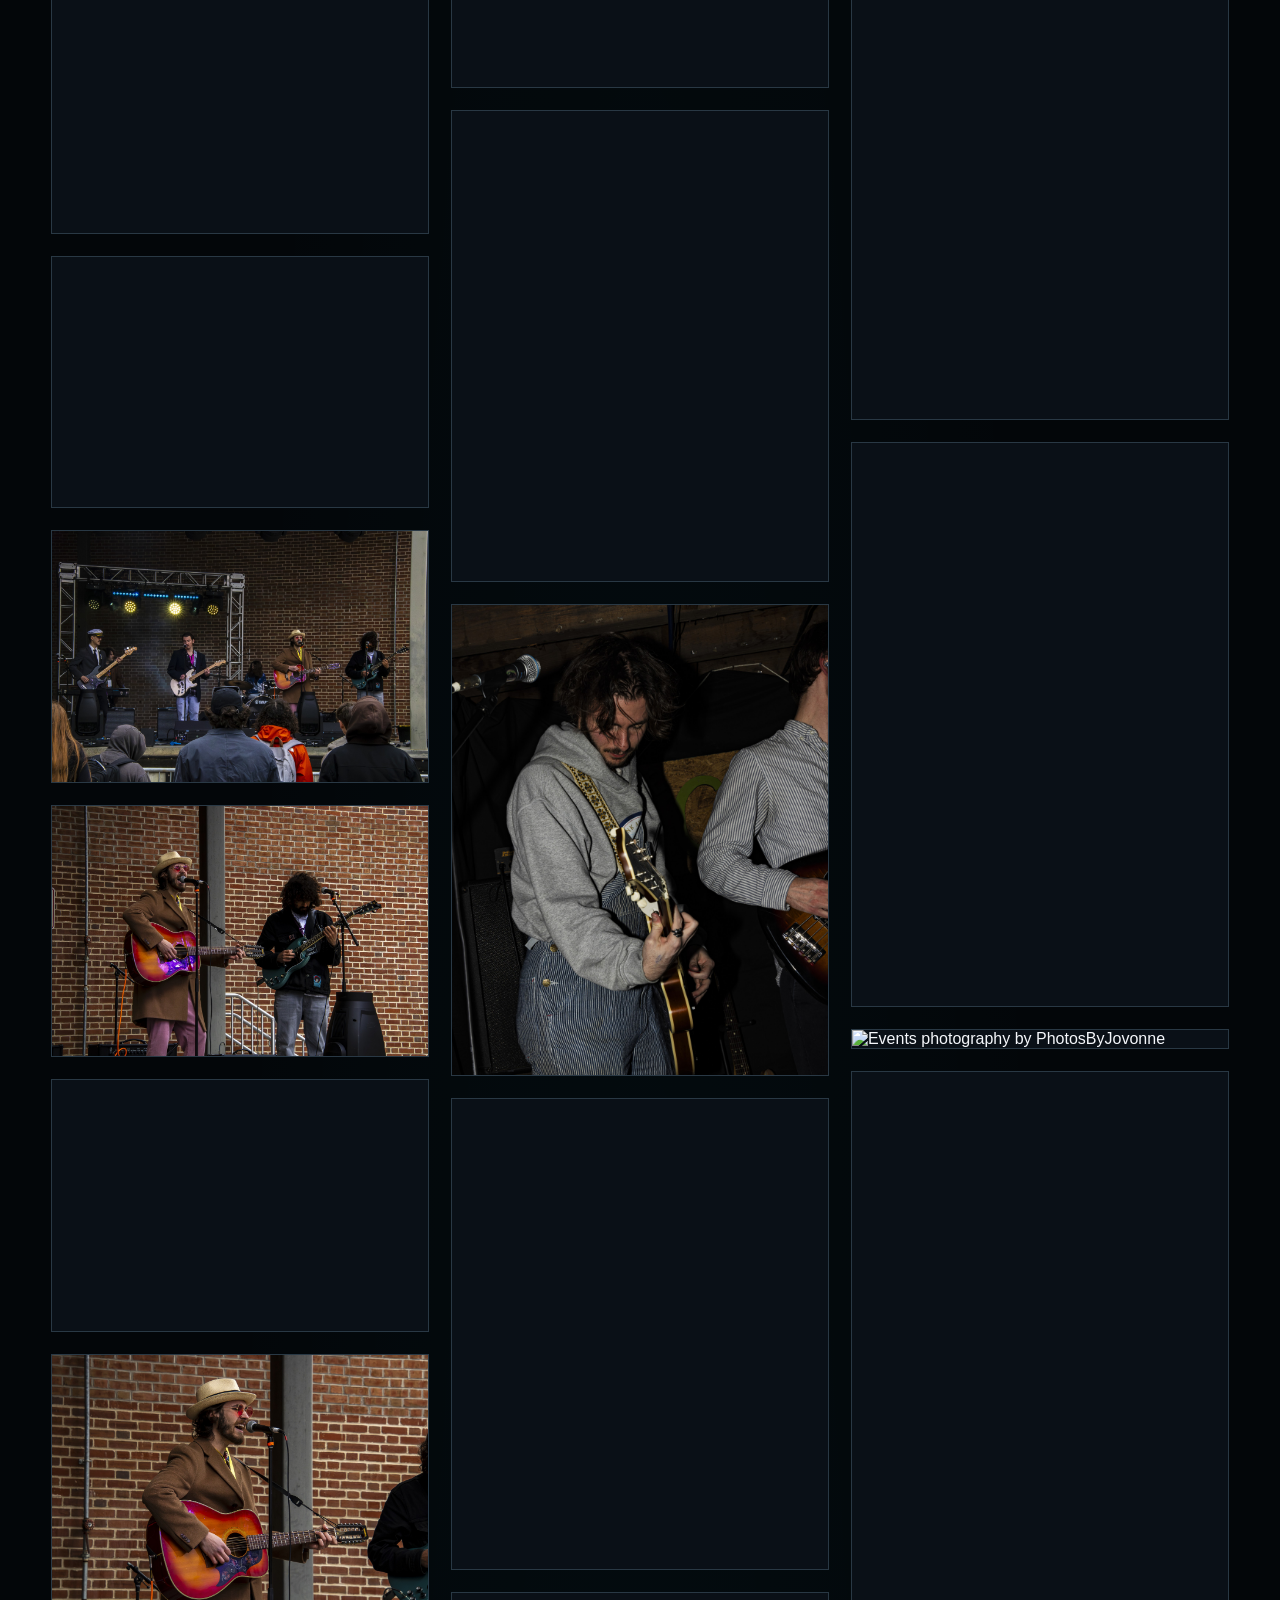
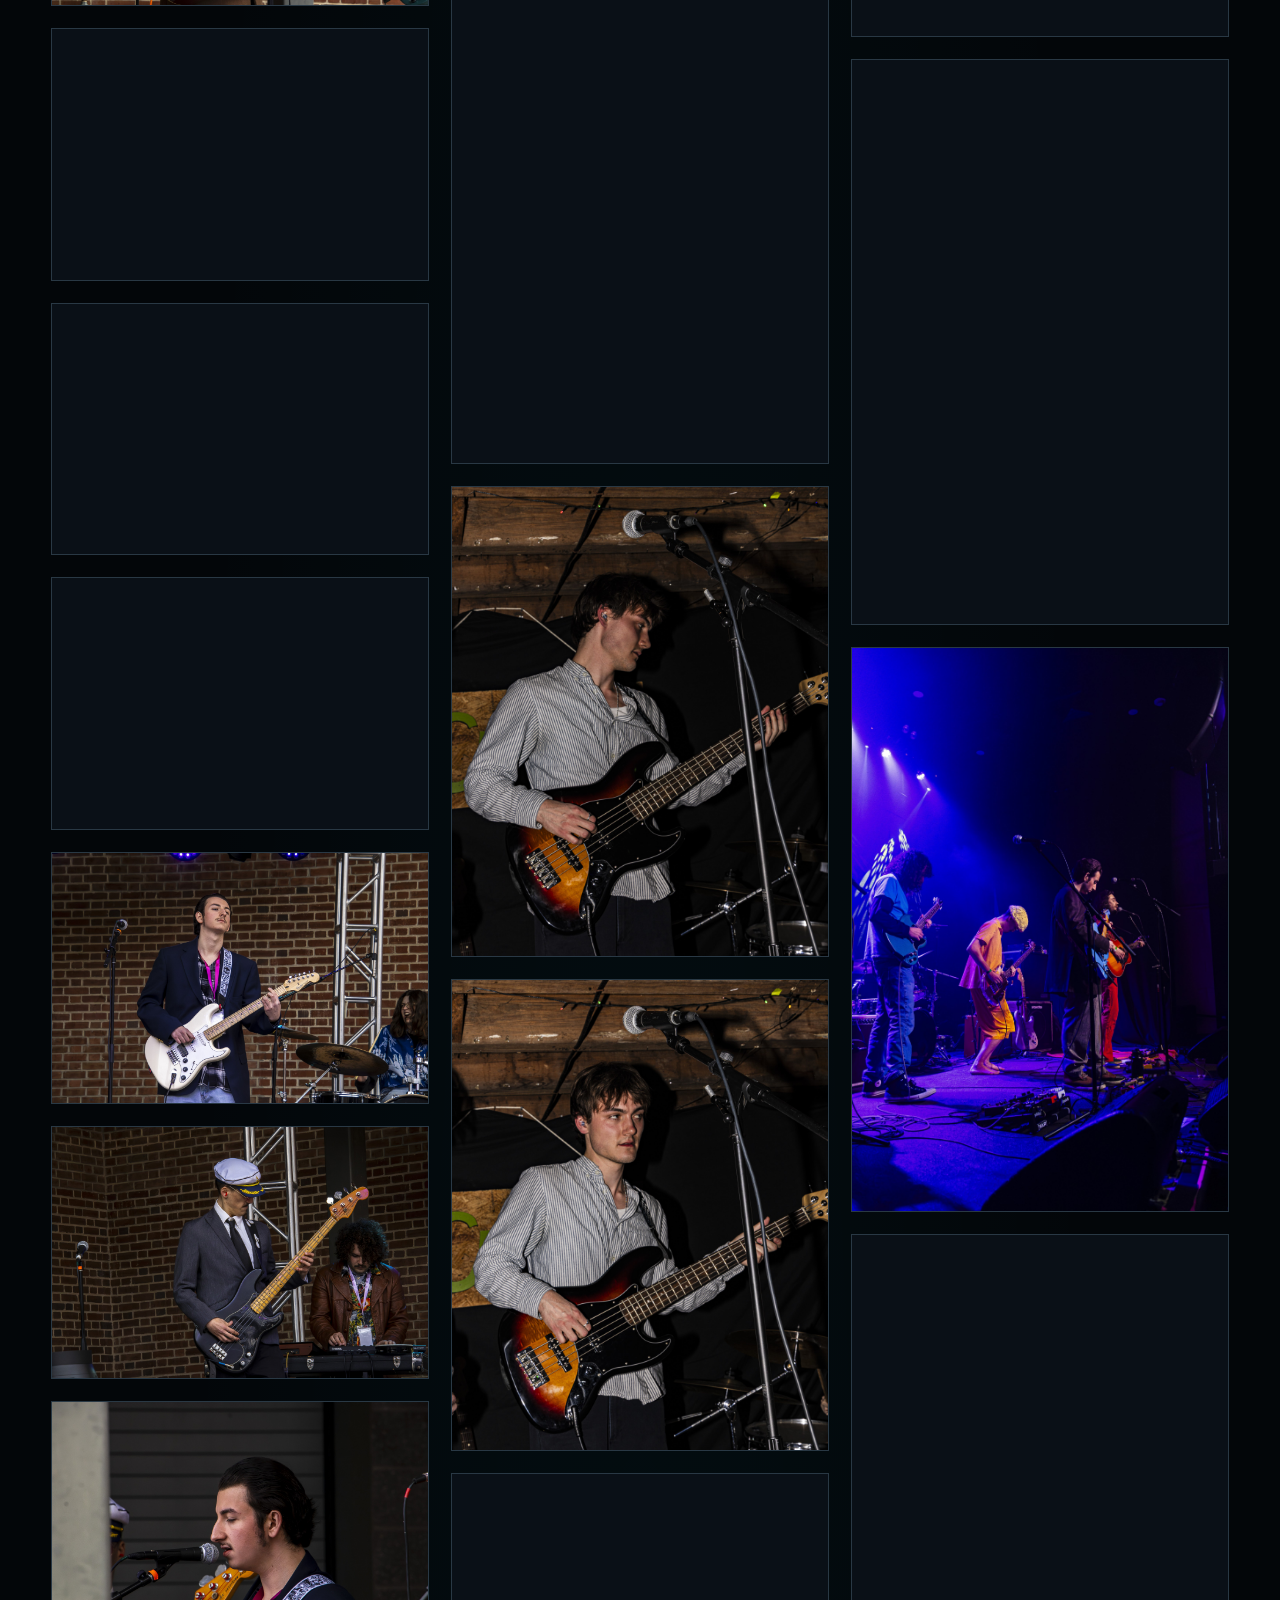
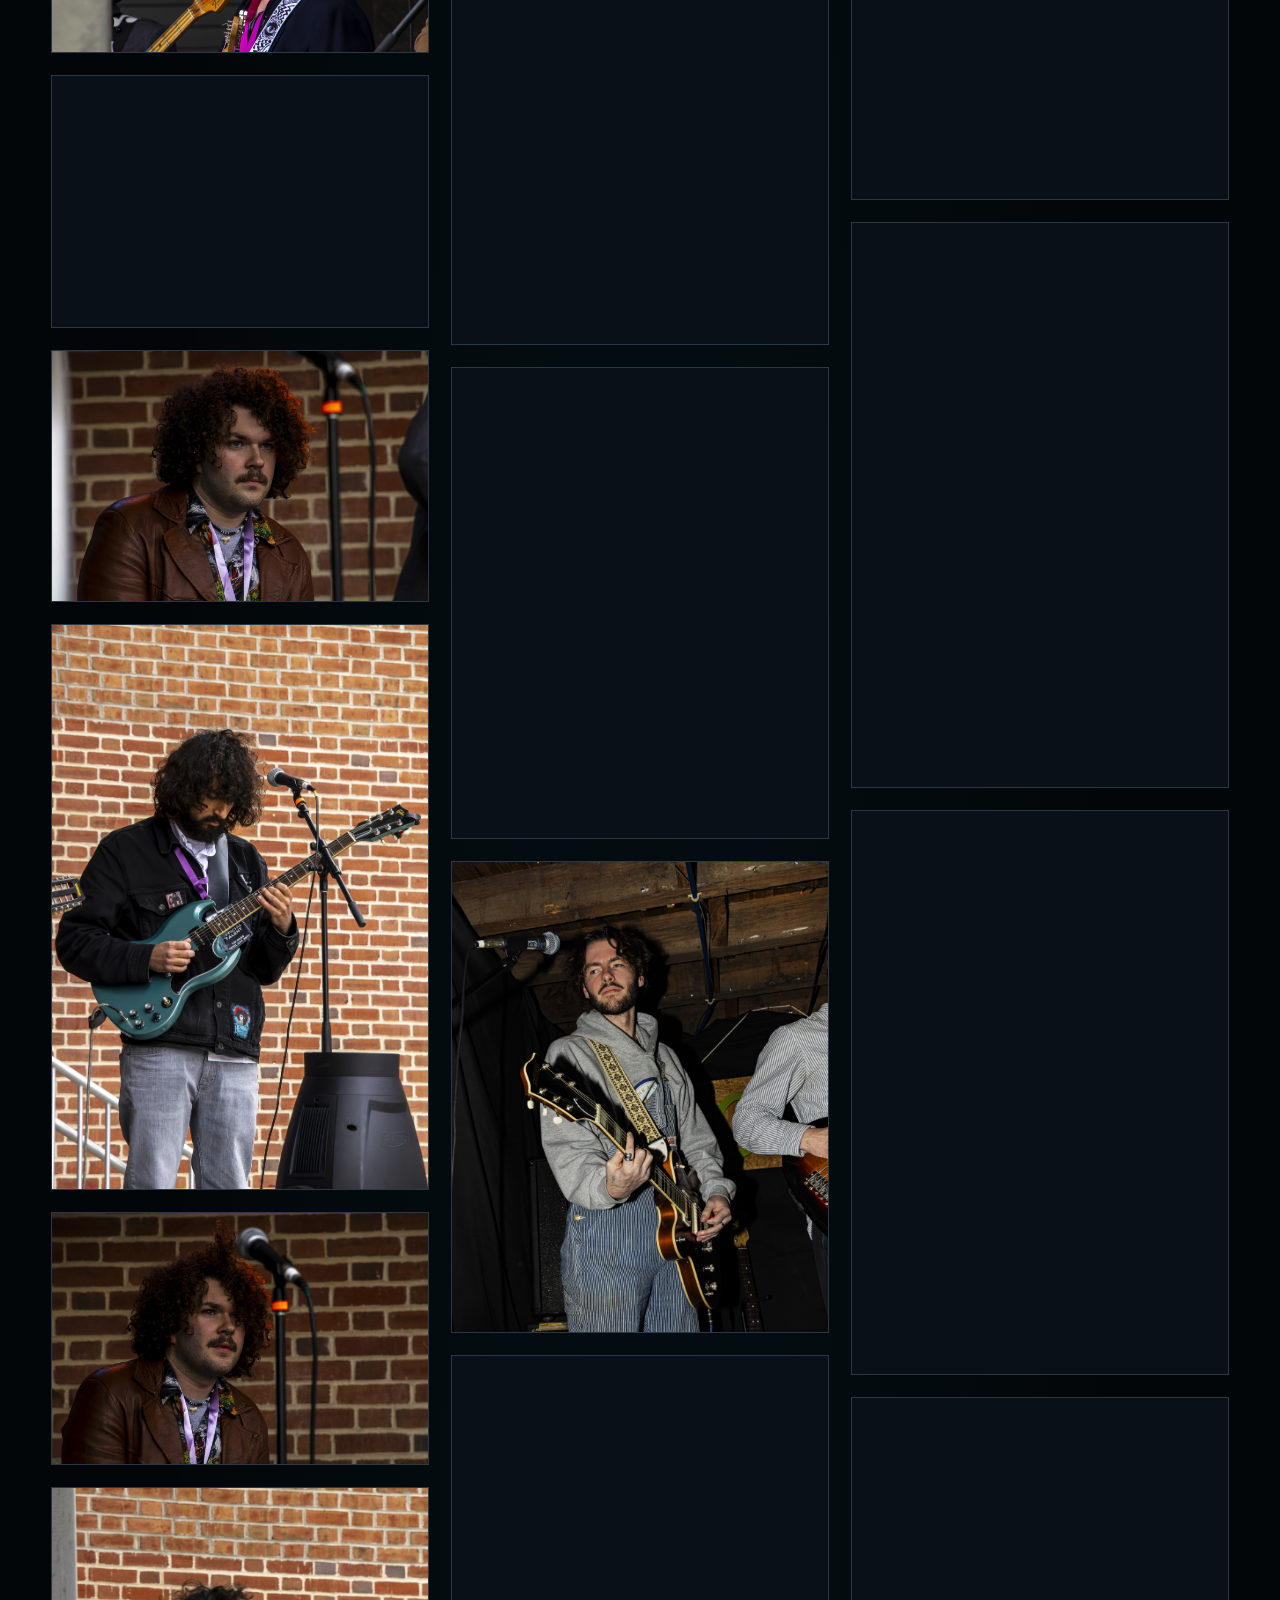
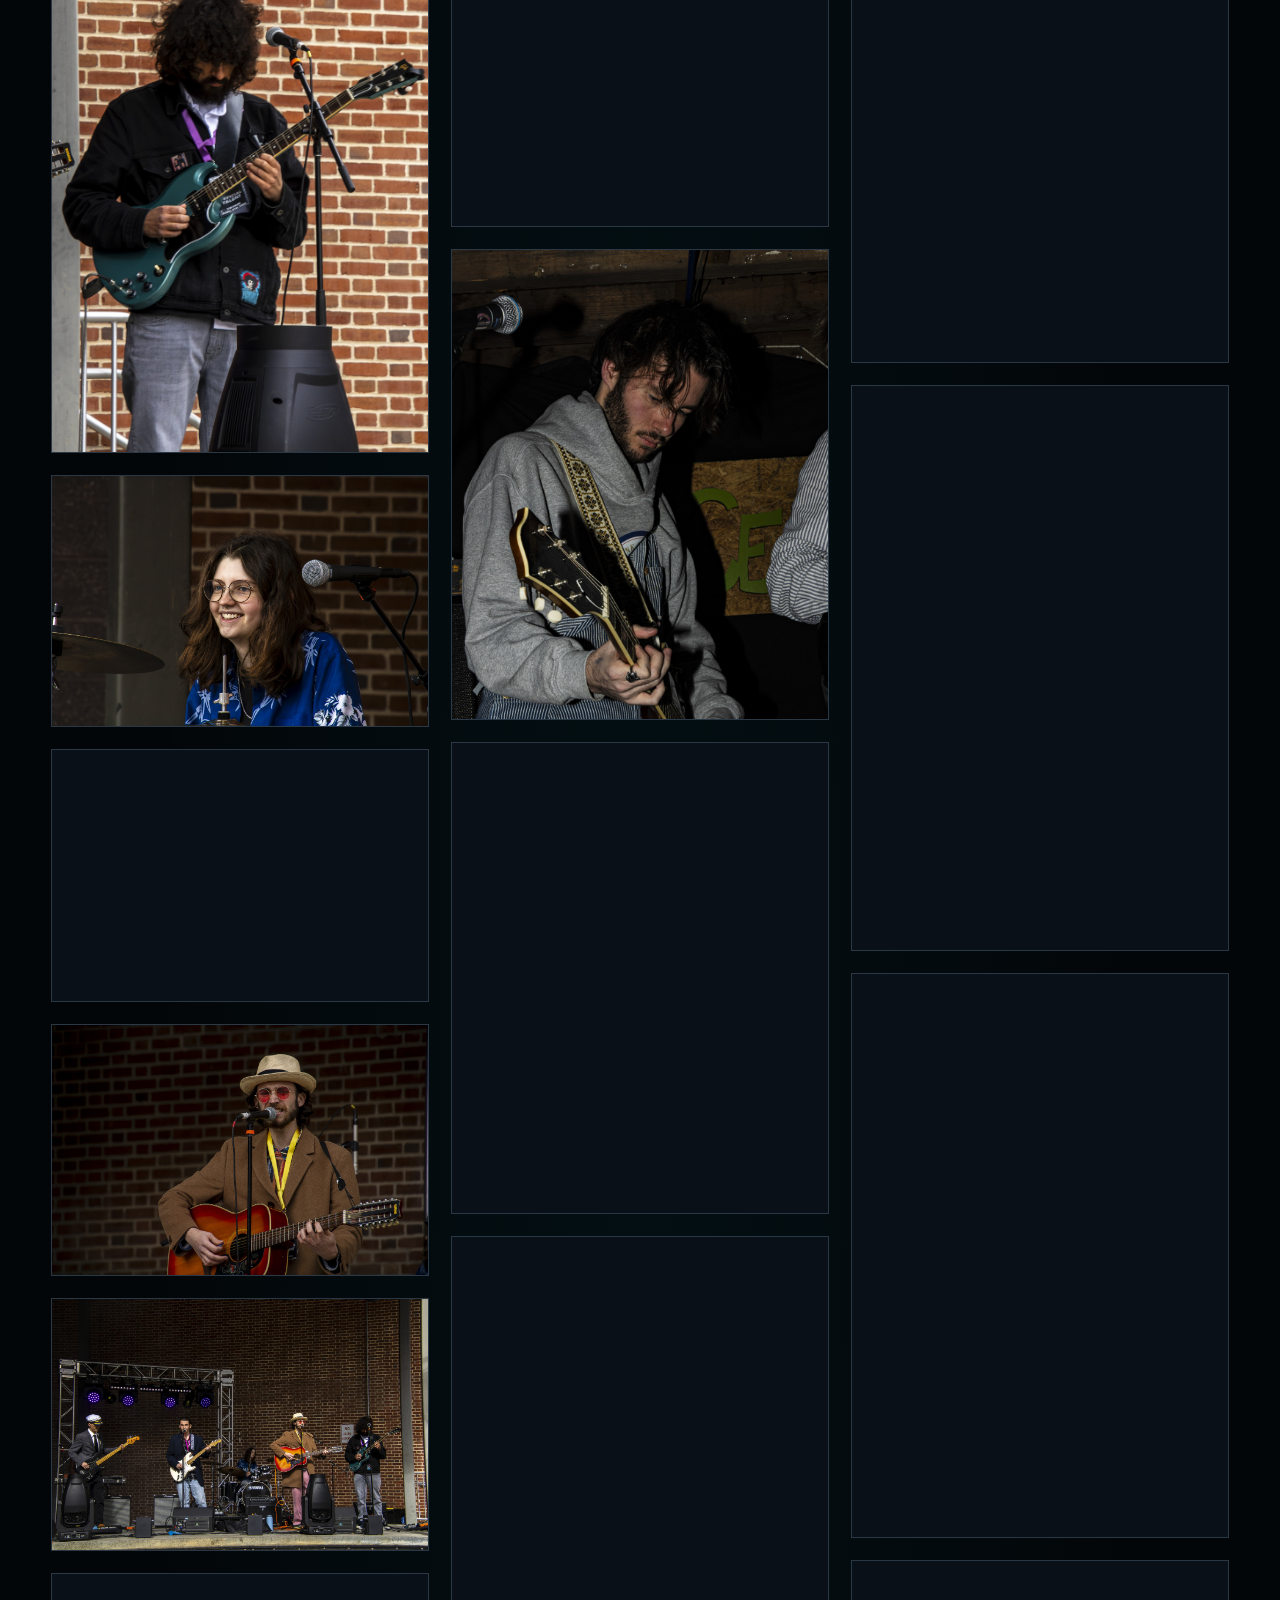
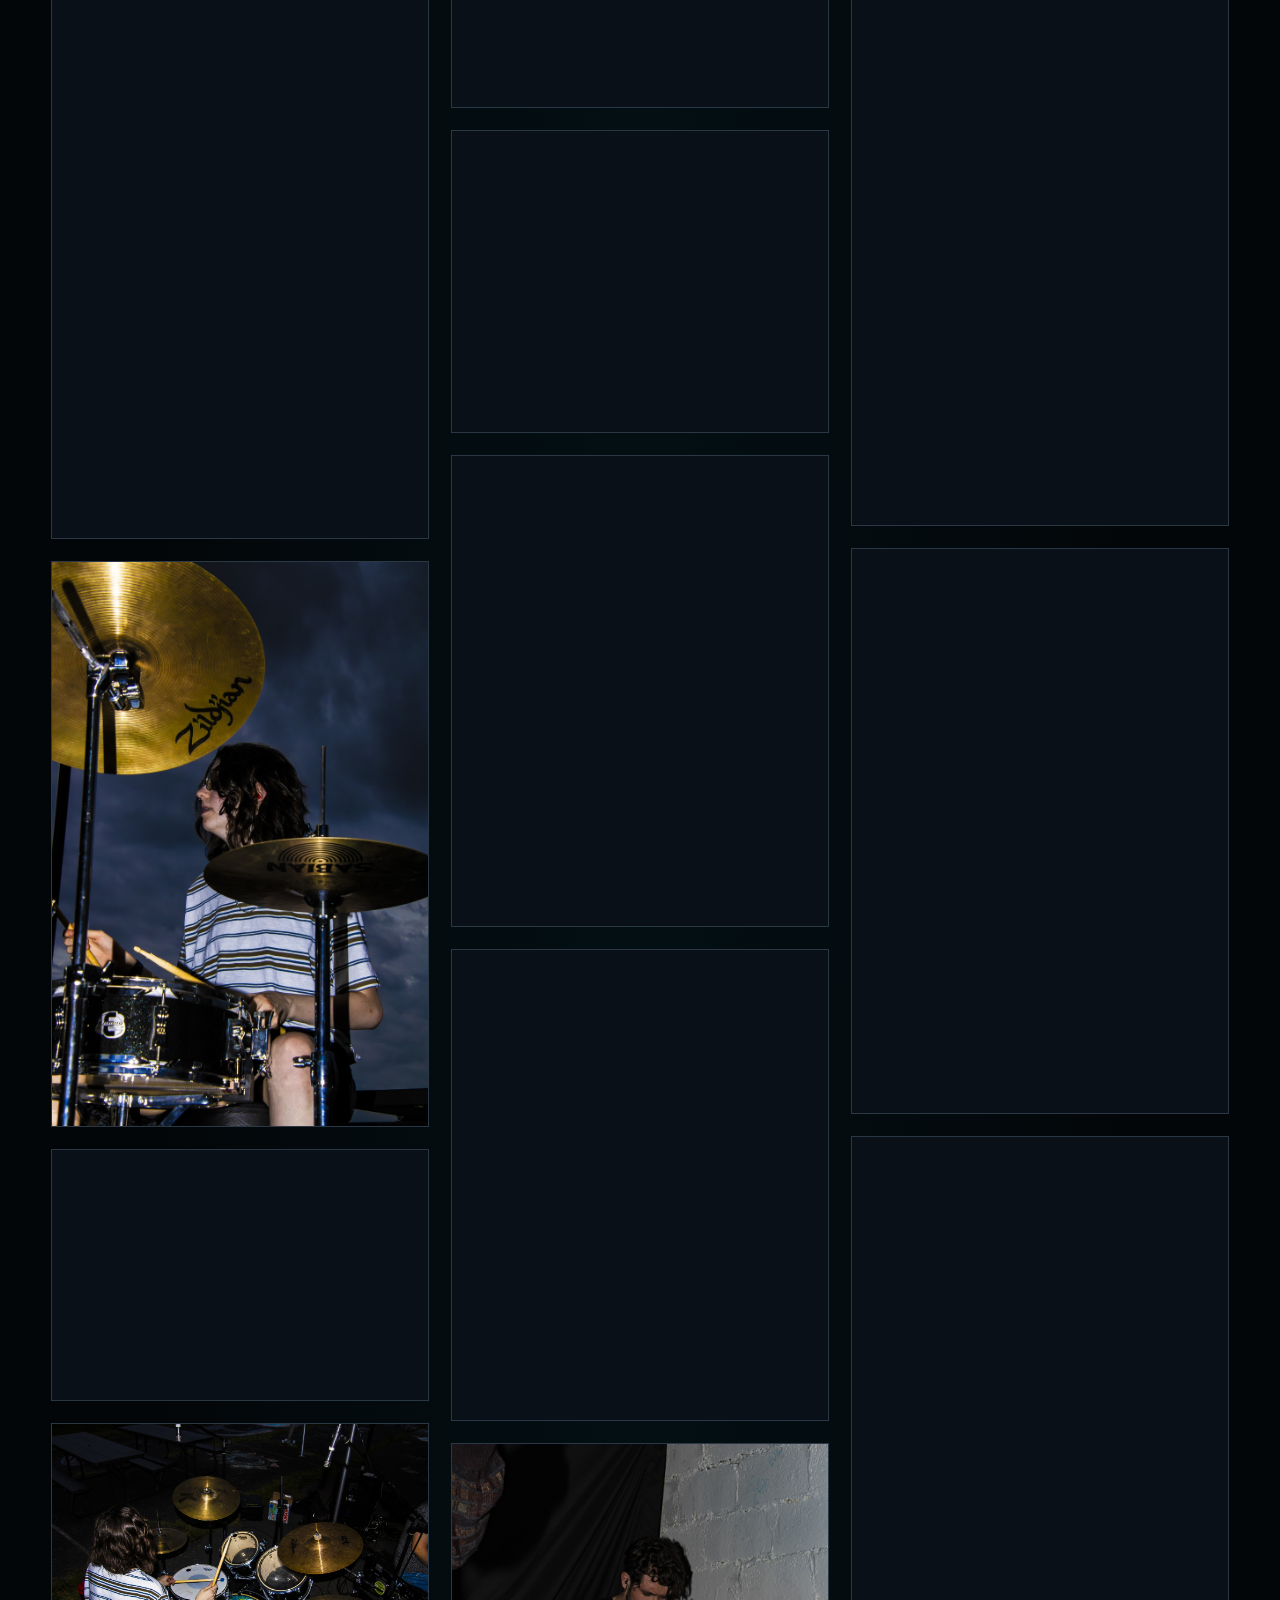
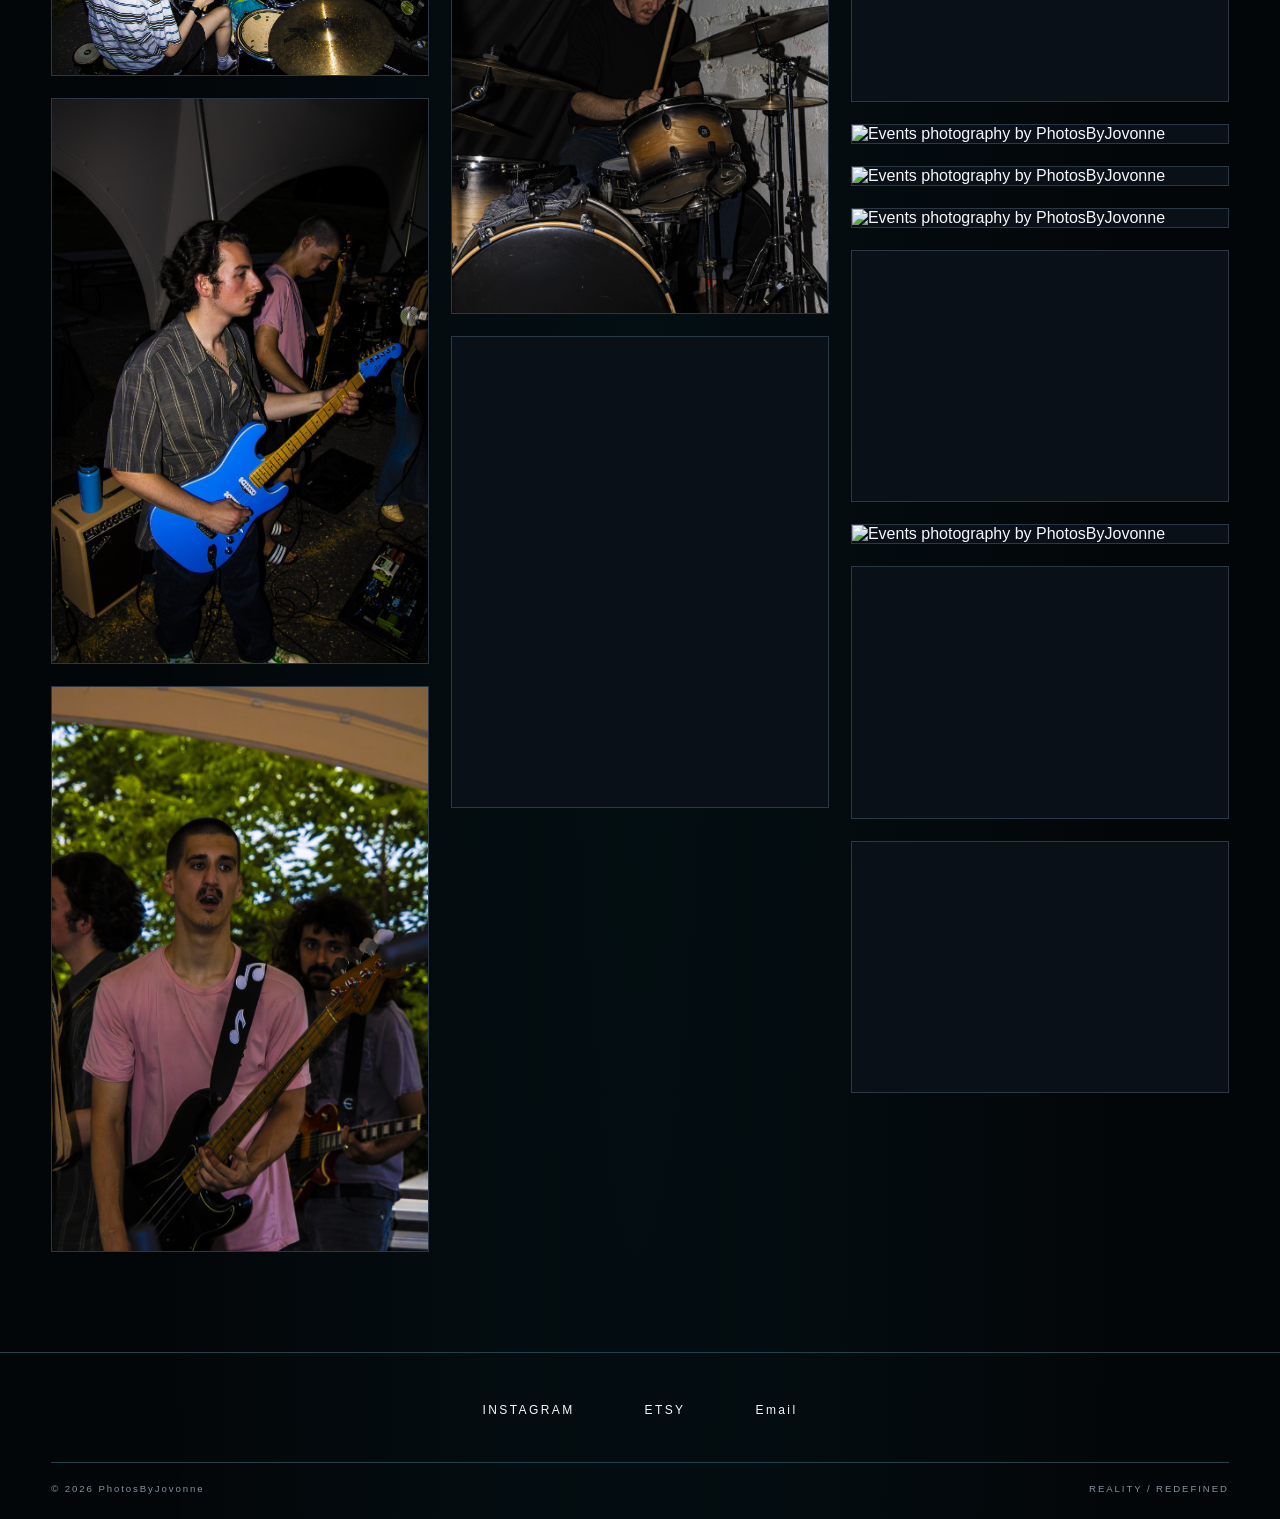
==== commit bd678bc9: "Milly batch photos" ====
--- a/events.html
+++ b/events.html
@@ -640,6 +640,48 @@
       loading="lazy"
       decoding="async"
     >
+      <img
+      src="images/events/Milly-1 (website photos).jpg"
+      alt="Events photography by PhotosByJovonne"
+      loading="lazy"
+      decoding="async"
+    >
+       <img
+      src="images/events/Milly-2 (website photos).jpg"
+      alt="Events photography by PhotosByJovonne"
+      loading="lazy"
+      decoding="async"
+    >
+       <img
+      src="images/events/Milly-3 (website photos).jpg"
+      alt="Events photography by PhotosByJovonne"
+      loading="lazy"
+      decoding="async"
+    >
+       <img
+      src="images/events/Milly-4 (website photos).jpg"
+      alt="Events photography by PhotosByJovonne"
+      loading="lazy"
+      decoding="async"
+    >
+       <img
+      src="images/events/Milly-5 (website photos).jpg"
+      alt="Events photography by PhotosByJovonne"
+      loading="lazy"
+      decoding="async"
+    >
+       <img
+      src="images/events/Milly-7 (website photos).jpg"
+      alt="Events photography by PhotosByJovonne"
+      loading="lazy"
+      decoding="async"
+    >
+       <img
+      src="images/events/Milly-6 (website photos).jpg"
+      alt="Events photography by PhotosByJovonne"
+      loading="lazy"
+      decoding="async"
+    >
     
   </div>
 </section>
